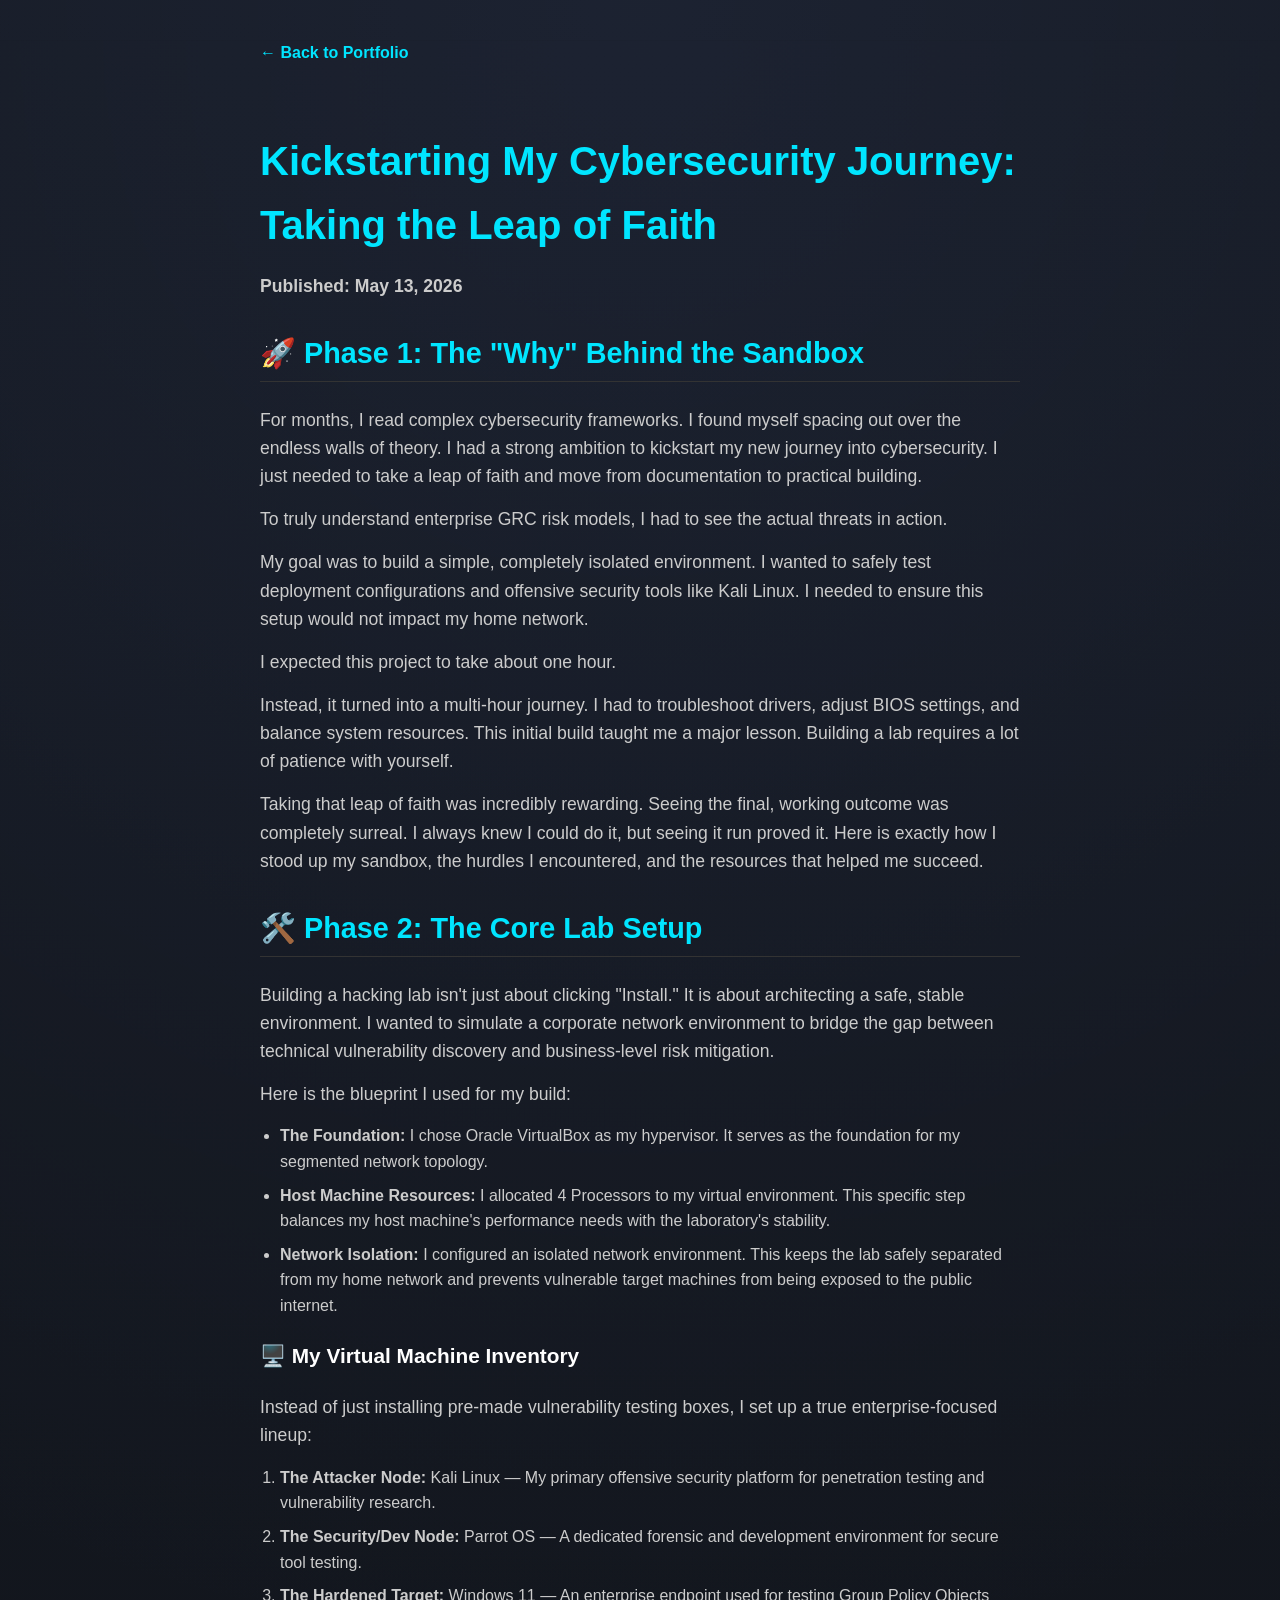
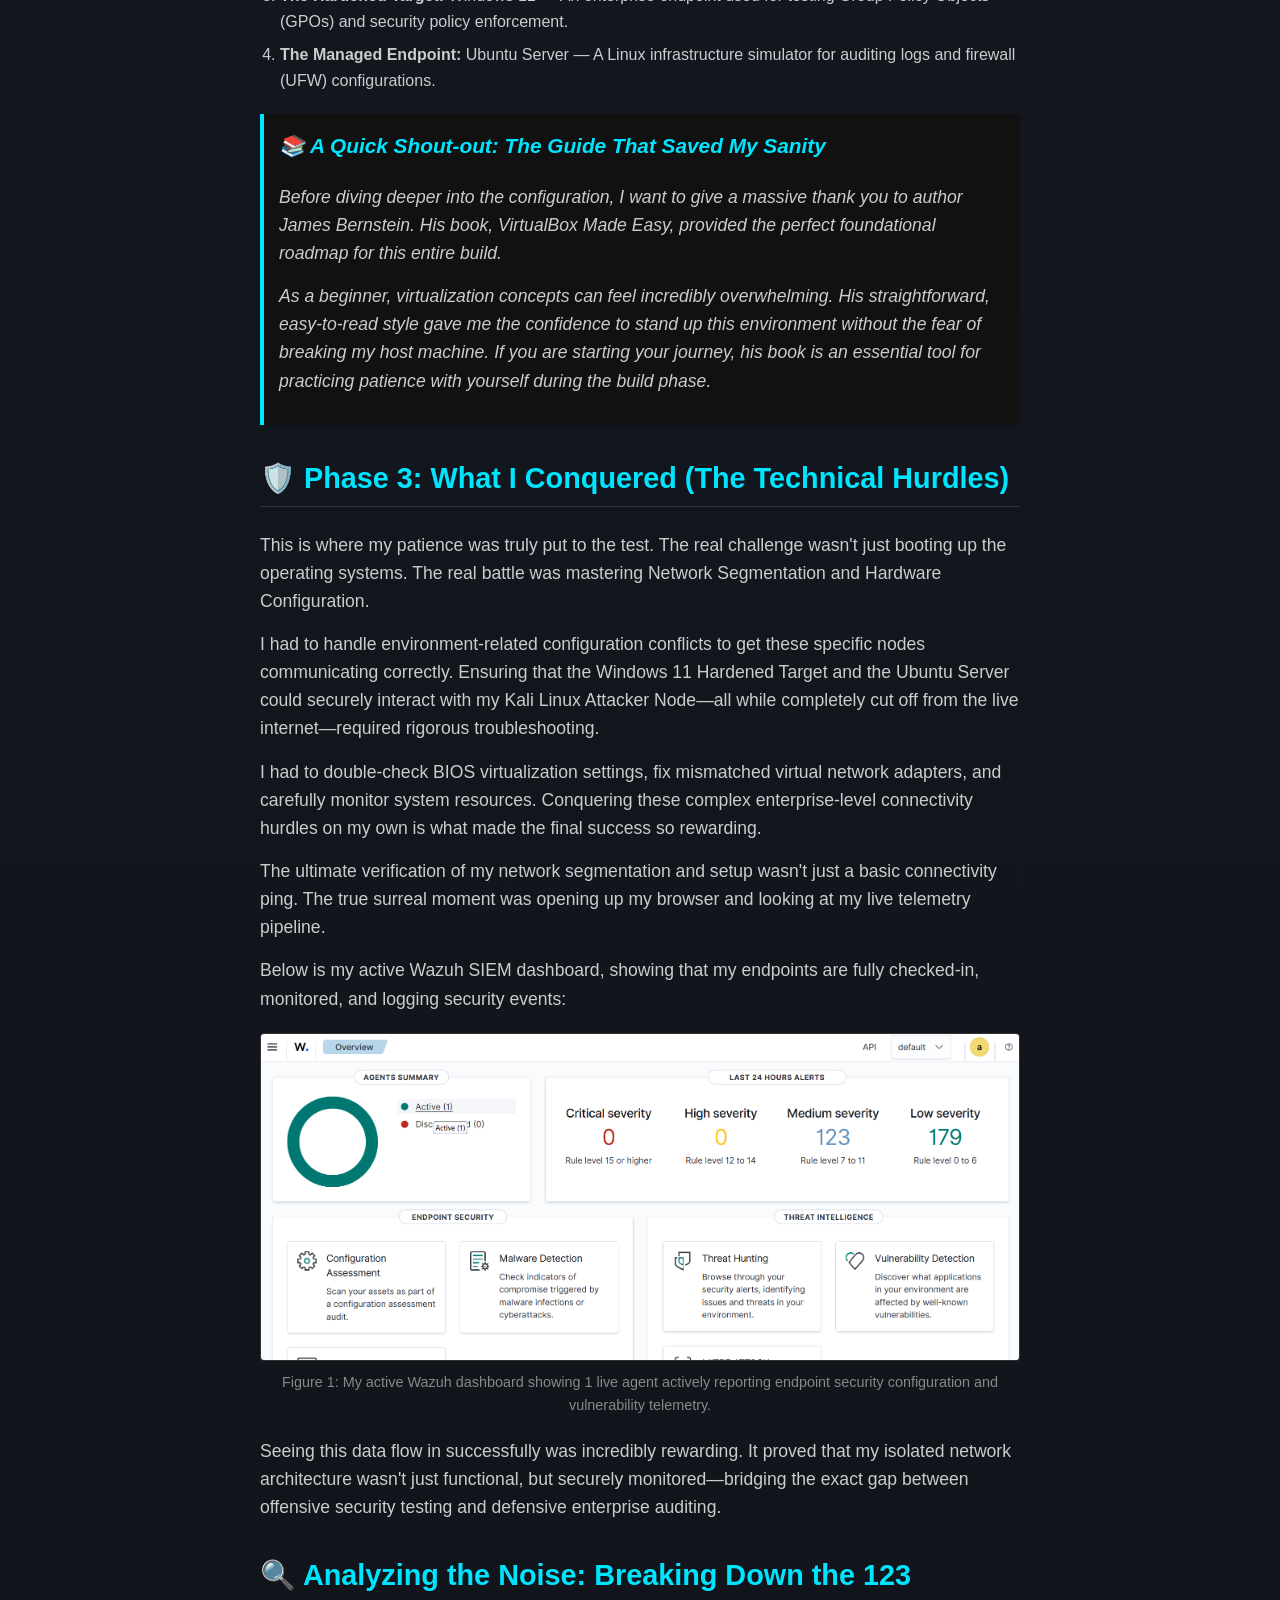
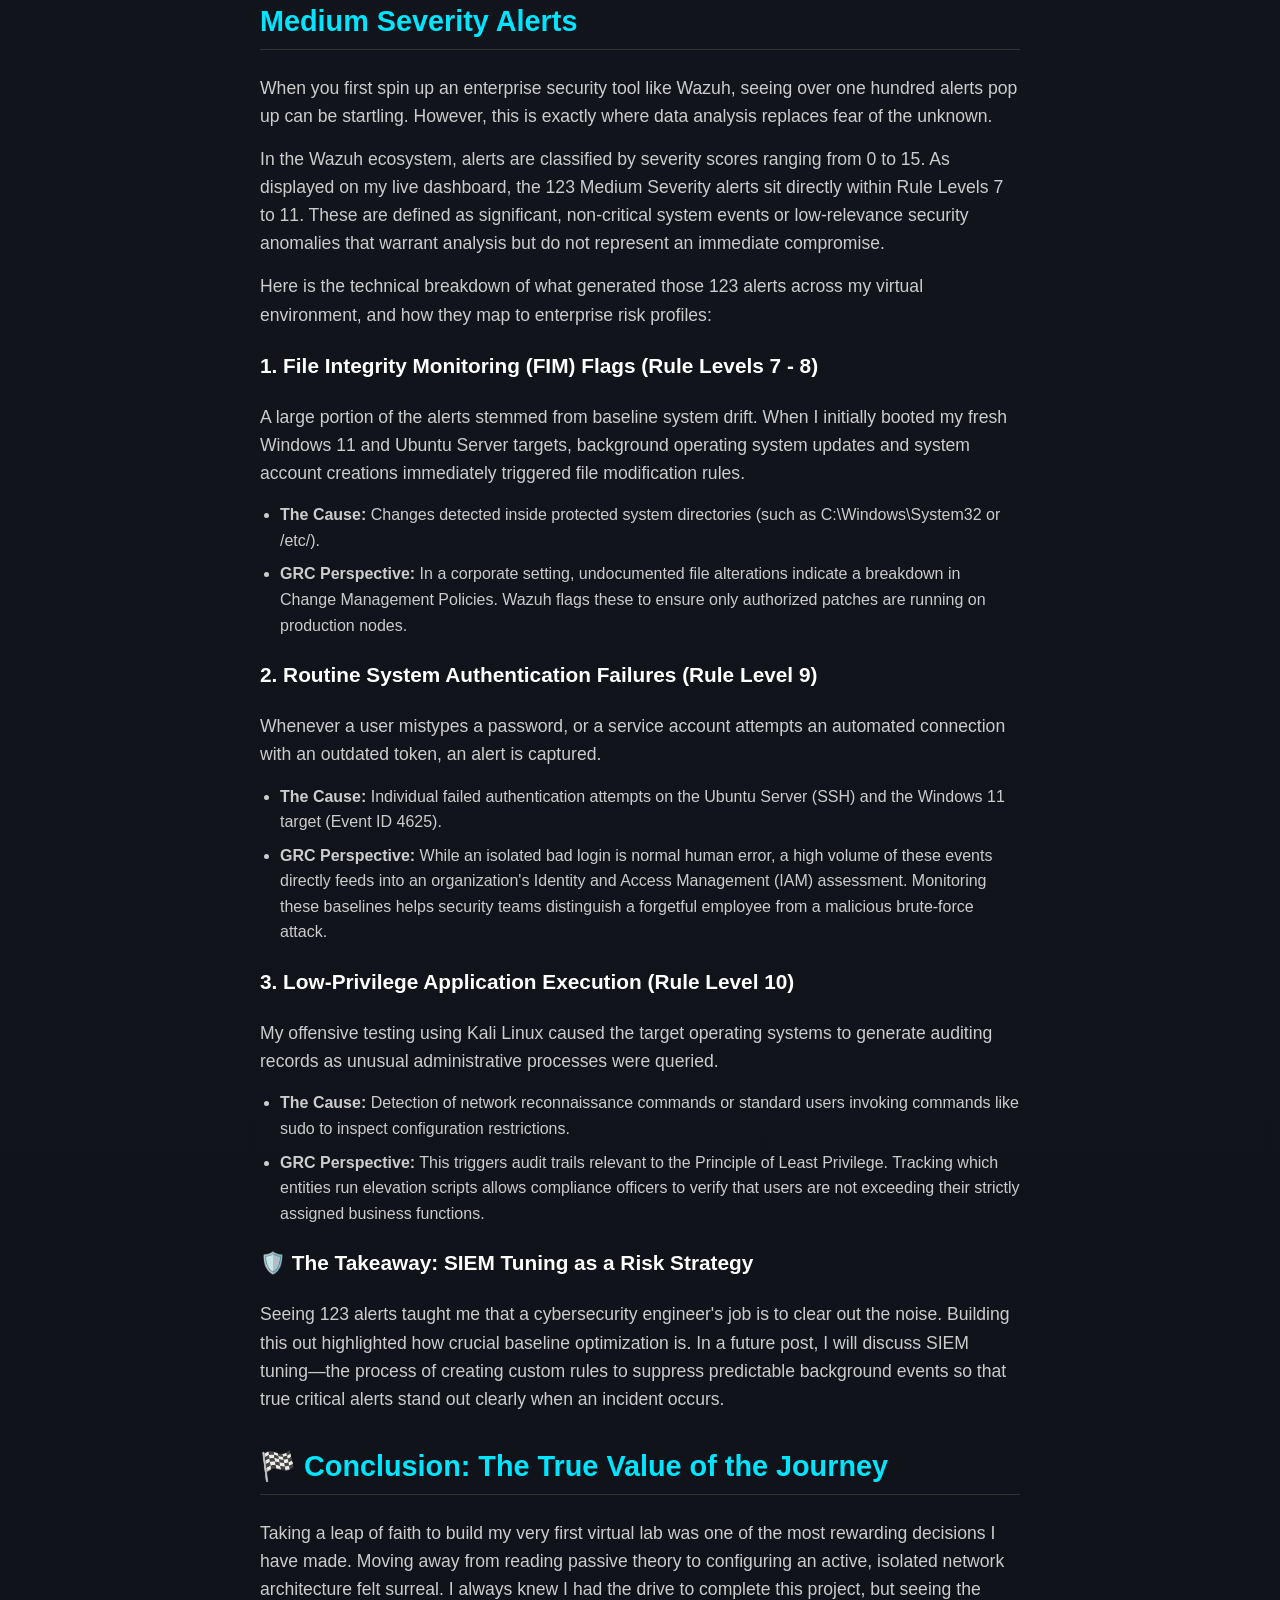
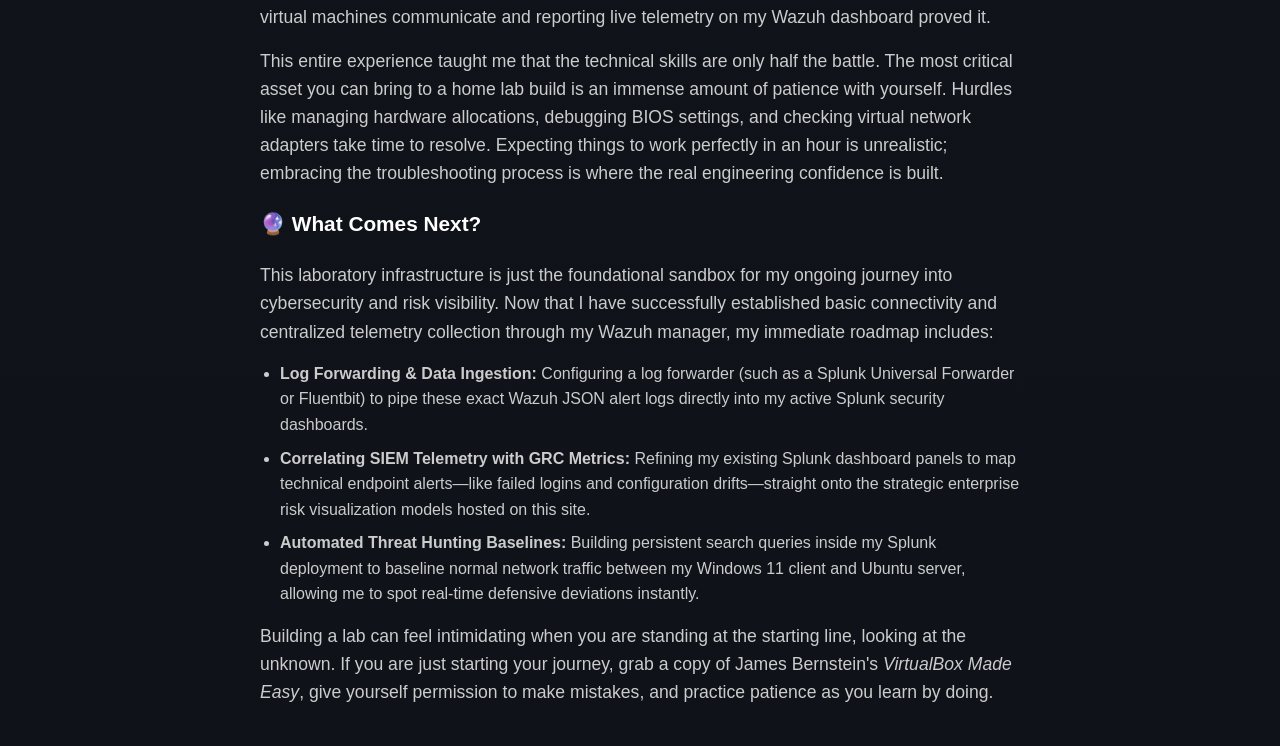
==== blog.html @ 17677091 "Add blog post on cybersecurity journey and lab setup This HTML file outlines a blog post detailing t" ====
<!DOCTYPE html>
<html lang="en">
<head>
    <meta charset="UTF-8">
    <meta name="viewport" content="width=device-width, initial-scale=1.0">
    <title>Kickstarting My Cybersecurity Journey | Dwan Edwards</title>
    <link rel="stylesheet" href="styles.css">
    <style>
        .blog-container { max-width: 800px; margin: 40px auto; padding: 0 20px; color: #fff; font-family: sans-serif; line-height: 1.6; }
        .blog-content h1 { font-size: 2.5rem; margin-bottom: 10px; color: #00e5ff; }
        .blog-content h2 { font-size: 1.8rem; margin-top: 30px; color: #00e5ff; border-bottom: 1px solid #333; padding-bottom: 5px; }
        .blog-content h3 { font-size: 1.3rem; margin-top: 20px; color: #fff; }
        .blog-content p { margin: 15px 0; color: #ccc; font-size: 1.1rem; }
        .blog-content ul { margin: 15px 0; padding-left: 20px; color: #ccc; }
        .blog-content li { margin: 8px 0; }
        .blockquote { background: #111; border-left: 4px solid #00e5ff; padding: 15px; margin: 20px 0; font-style: italic; }
        .blockquote h3 { margin-top: 0; color: #00e5ff; }
        .blog-image { width: 100%; max-width: 100%; height: auto; margin: 20px 0; border: 1px solid #333; border-radius: 4px; }
        .image-caption { font-size: 0.9rem; color: #888; text-align: center; margin-top: -10px; margin-bottom: 20px; display: block; }
        .back-btn { display: inline-block; margin-bottom: 30px; color: #00e5ff; text-decoration: none; font-weight: bold; }
        .back-btn:hover { text-decoration: underline; }
    </style>
</head>
<body style="background-color: #0b0f19; margin: 0; padding: 0;">
    <div class="blog-container">
        <a href="index.html" class="back-btn">← Back to Portfolio</a>
        <article class="blog-content">
            <h1>Kickstarting My Cybersecurity Journey: Taking the Leap of Faith</h1>
            <p><strong>Published: May 13, 2026</strong></p>
            
            <h2>🚀 Phase 1: The "Why" Behind the Sandbox</h2>
            <p>For months, I read complex cybersecurity frameworks. I found myself spacing out over the endless walls of theory. I had a strong ambition to kickstart my new journey into cybersecurity. I just needed to take a leap of faith and move from documentation to practical building.</p>
            <p>To truly understand enterprise GRC risk models, I had to see the actual threats in action.</p>
            <p>My goal was to build a simple, completely isolated environment. I wanted to safely test deployment configurations and offensive security tools like Kali Linux. I needed to ensure this setup would not impact my home network.</p>
            <p>I expected this project to take about one hour.</p>
            <p>Instead, it turned into a multi-hour journey. I had to troubleshoot drivers, adjust BIOS settings, and balance system resources. This initial build taught me a major lesson. Building a lab requires a lot of patience with yourself.</p>
            <p>Taking that leap of faith was incredibly rewarding. Seeing the final, working outcome was completely surreal. I always knew I could do it, but seeing it run proved it. Here is exactly how I stood up my sandbox, the hurdles I encountered, and the resources that helped me succeed.</p>

            <h2>🛠️ Phase 2: The Core Lab Setup</h2>
            <p>Building a hacking lab isn't just about clicking "Install." It is about architecting a safe, stable environment. I wanted to simulate a corporate network environment to bridge the gap between technical vulnerability discovery and business-level risk mitigation.</p>
            <p>Here is the blueprint I used for my build:</p>
            <ul>
                <li><strong>The Foundation:</strong> I chose Oracle VirtualBox as my hypervisor. It serves as the foundation for my segmented network topology.</li>
                <li><strong>Host Machine Resources:</strong> I allocated 4 Processors to my virtual environment. This specific step balances my host machine's performance needs with the laboratory's stability.</li>
                <li><strong>Network Isolation:</strong> I configured an isolated network environment. This keeps the lab safely separated from my home network and prevents vulnerable target machines from being exposed to the public internet.</li>
            </ul>

            <h3>🖥️ My Virtual Machine Inventory</h3>
            <p>Instead of just installing pre-made vulnerability testing boxes, I set up a true enterprise-focused lineup:</p>
            <ol style="color: #ccc; padding-left: 20px;">
                <li style="margin: 8px 0;"><strong>The Attacker Node:</strong> Kali Linux — My primary offensive security platform for penetration testing and vulnerability research.</li>
                <li style="margin: 8px 0;"><strong>The Security/Dev Node:</strong> Parrot OS — A dedicated forensic and development environment for secure tool testing.</li>
                <li style="margin: 8px 0;"><strong>The Hardened Target:</strong> Windows 11 — An enterprise endpoint used for testing Group Policy Objects (GPOs) and security policy enforcement.</li>
                <li style="margin: 8px 0;"><strong>The Managed Endpoint:</strong> Ubuntu Server — A Linux infrastructure simulator for auditing logs and firewall (UFW) configurations.</li>
            </ol>

            <div class="blockquote">
                <h3>📚 A Quick Shout-out: The Guide That Saved My Sanity</h3>
                <p>Before diving deeper into the configuration, I want to give a massive thank you to author James Bernstein. His book, <em>VirtualBox Made Easy</em>, provided the perfect foundational roadmap for this entire build.</p>
                <p>As a beginner, virtualization concepts can feel incredibly overwhelming. His straightforward, easy-to-read style gave me the confidence to stand up this environment without the fear of breaking my host machine. If you are starting your journey, his book is an essential tool for practicing patience with yourself during the build phase.</p>
            </div>

            <h2>🛡️ Phase 3: What I Conquered (The Technical Hurdles)</h2>
            <p>This is where my patience was truly put to the test. The real challenge wasn't just booting up the operating systems. The real battle was mastering Network Segmentation and Hardware Configuration.</p>
            <p>I had to handle environment-related configuration conflicts to get these specific nodes communicating correctly. Ensuring that the Windows 11 Hardened Target and the Ubuntu Server could securely interact with my Kali Linux Attacker Node—all while completely cut off from the live internet—required rigorous troubleshooting.</p>
            <p>I had to double-check BIOS virtualization settings, fix mismatched virtual network adapters, and carefully monitor system resources. Conquering these complex enterprise-level connectivity hurdles on my own is what made the final success so rewarding.</p>
            <p>The ultimate verification of my network segmentation and setup wasn't just a basic connectivity ping. The true surreal moment was opening up my browser and looking at my live telemetry pipeline.</p>
            <p>Below is my active Wazuh SIEM dashboard, showing that my endpoints are fully checked-in, monitored, and logging security events:</p>

            <img src="assets/images/wazuh-dashboard.png" alt="My Wazuh SIEM Security Monitoring Dashboard" class="blog-image">
            <span class="image-caption">Figure 1: My active Wazuh dashboard showing 1 live agent actively reporting endpoint security configuration and vulnerability telemetry.</span>

            <p>Seeing this data flow in successfully was incredibly rewarding. It proved that my isolated network architecture wasn't just functional, but securely monitored—bridging the exact gap between offensive security testing and defensive enterprise auditing.</p>

            <h2>🔍 Analyzing the Noise: Breaking Down the 123 Medium Severity Alerts</h2>
            <p>When you first spin up an enterprise security tool like Wazuh, seeing over one hundred alerts pop up can be startling. However, this is exactly where data analysis replaces fear of the unknown.</p>
            <p>In the Wazuh ecosystem, alerts are classified by severity scores ranging from 0 to 15. As displayed on my live dashboard, the 123 Medium Severity alerts sit directly within Rule Levels 7 to 11. These are defined as significant, non-critical system events or low-relevance security anomalies that warrant analysis but do not represent an immediate compromise.</p>
            <p>Here is the technical breakdown of what generated those 123 alerts across my virtual environment, and how they map to enterprise risk profiles:</p>

            <h3>1. File Integrity Monitoring (FIM) Flags (Rule Levels 7 - 8)</h3>
            <p>A large portion of the alerts stemmed from baseline system drift. When I initially booted my fresh Windows 11 and Ubuntu Server targets, background operating system updates and system account creations immediately triggered file modification rules.</p>
            <ul>
                <li><strong>The Cause:</strong> Changes detected inside protected system directories (such as C:\Windows\System32 or /etc/).</li>
                <li><strong>GRC Perspective:</strong> In a corporate setting, undocumented file alterations indicate a breakdown in Change Management Policies. Wazuh flags these to ensure only authorized patches are running on production nodes.</li>
            </ul>

            <h3>2. Routine System Authentication Failures (Rule Level 9)</h3>
            <p>Whenever a user mistypes a password, or a service account attempts an automated connection with an outdated token, an alert is captured.</p>
            <ul>
                <li><strong>The Cause:</strong> Individual failed authentication attempts on the Ubuntu Server (SSH) and the Windows 11 target (Event ID 4625).</li>
                <li><strong>GRC Perspective:</strong> While an isolated bad login is normal human error, a high volume of these events directly feeds into an organization's Identity and Access Management (IAM) assessment. Monitoring these baselines helps security teams distinguish a forgetful employee from a malicious brute-force attack.</li>
            </ul>

            <h3>3. Low-Privilege Application Execution (Rule Level 10)</h3>
            <p>My offensive testing using Kali Linux caused the target operating systems to generate auditing records as unusual administrative processes were queried.</p>
            <ul>
                <li><strong>The Cause:</strong> Detection of network reconnaissance commands or standard users invoking commands like sudo to inspect configuration restrictions.</li>
                <li><strong>GRC Perspective:</strong> This triggers audit trails relevant to the Principle of Least Privilege. Tracking which entities run elevation scripts allows compliance officers to verify that users are not exceeding their strictly assigned business functions.</li>
            </ul>

            <h3>🛡️ The Takeaway: SIEM Tuning as a Risk Strategy</h3>
            <p>Seeing 123 alerts taught me that a cybersecurity engineer's job is to clear out the noise. Building this out highlighted how crucial baseline optimization is. In a future post, I will discuss SIEM tuning—the process of creating custom rules to suppress predictable background events so that true critical alerts stand out clearly when an incident occurs.</p>

            <h2>🏁 Conclusion: The True Value of the Journey</h2>
            <p>Taking a leap of faith to build my very first virtual lab was one of the most rewarding decisions I have made. Moving away from reading passive theory to configuring an active, isolated network architecture felt surreal. I always knew I had the drive to complete this project, but seeing the virtual machines communicate and reporting live telemetry on my Wazuh dashboard proved it.</p>
            <p>This entire experience taught me that the technical skills are only half the battle. The most critical asset you can bring to a home lab build is an immense amount of patience with yourself. Hurdles like managing hardware allocations, debugging BIOS settings, and checking virtual network adapters take time to resolve. Expecting things to work perfectly in an hour is unrealistic; embracing the troubleshooting process is where the real engineering confidence is built.</p>

            <h3>🔮 What Comes Next?</h3>
            <p>This laboratory infrastructure is just the foundational sandbox for my ongoing journey into cybersecurity and risk visibility. Now that I have successfully established basic connectivity and centralized telemetry collection through my Wazuh manager, my immediate roadmap includes:</p>
            <ul>
                <li><strong>Log Forwarding & Data Ingestion:</strong> Configuring a log forwarder (such as a Splunk Universal Forwarder or Fluentbit) to pipe these exact Wazuh JSON alert logs directly into my active Splunk security dashboards.</li>
                <li><strong>Correlating SIEM Telemetry with GRC Metrics:</strong> Refining my existing Splunk dashboard panels to map technical endpoint alerts—like failed logins and configuration drifts—straight onto the strategic enterprise risk visualization models hosted on this site.</li>
                <li><strong>Automated Threat Hunting Baselines:</strong> Building persistent search queries inside my Splunk deployment to baseline normal network traffic between my Windows 11 client and Ubuntu server, allowing me to spot real-time defensive deviations instantly.</li>
            </ul>
            <p>Building a lab can feel intimidating when you are standing at the starting line, looking at the unknown. If you are just starting your journey, grab a copy of James Bernstein's <em>VirtualBox Made Easy</em>, give yourself permission to make mistakes, and practice patience as you learn by doing.</p>
        </article>
    </div>
</body>
</html>
---- styles.css ----
:root {
  color-scheme: dark;
  --bg: #0f1218;
  --surface: #161b24;
  --surface-strong: #1f2633;
  --text: #e8eef8;
  --muted: #a1abc7;
  --accent: #00d9ff;
  --accent-soft: rgba(0, 217, 255, 0.16);
  --border: rgba(255, 255, 255, 0.08);
  --radius: 24px;
  --max-width: 1200px;
}

* {
  box-sizing: border-box;
}

html, body {
  margin: 0;
  min-height: 100%;
  background: radial-gradient(circle at top, rgba(124, 156, 255, 0.08), transparent 30%),
    linear-gradient(180deg, #141820 0%, #0f1218 100%);
  color: var(--text);
  font-family: Inter, ui-sans-serif, system-ui, -apple-system, BlinkMacSystemFont, "Segoe UI", sans-serif;
}

body {
  line-height: 1.65;
}

img {
  max-width: 100%;
  display: block;
}

a {
  color: inherit;
  text-decoration: none;
}

.site-shell {
  width: min(96%, var(--max-width));
  margin: 0 auto;
  padding: 40px 0 80px;
}

.hero {
  padding: 64px 32px;
  border: 1px solid rgba(255, 255, 255, 0.06);
  border-radius: var(--radius);
  background-image: linear-gradient(180deg, rgba(6, 10, 16, 0.15), rgba(6, 10, 16, 0.85) 60%, rgba(15, 18, 24, 1)),
    url('https://images.unsplash.com/photo-1518770660439-4636190af475?auto=format&fit=crop&w=1600&q=80');
  background-size: cover;
  background-position: center;
  background-repeat: no-repeat;
  background-blend-mode: overlay;
  backdrop-filter: blur(16px);
}

.hero-content {
  max-width: 720px;
}

.eyebrow {
  margin: 0 0 16px;
  color: var(--accent);
  font-weight: 700;
  letter-spacing: 0.16em;
  text-transform: uppercase;
  font-size: 0.85rem;
}

.hero h1 {
  margin: 0;
  font-size: clamp(3rem, 5vw, 5rem);
  line-height: 0.95;
  position: relative;
  animation: glitch 6s infinite;
}

.hero h1::before,
.hero h1::after {
  content: attr(data-text);
  position: absolute;
  top: 0;
  left: 0;
  width: 100%;
  opacity: 0.75;
  clip-path: inset(0 0 50% 0);
}

.hero h1::before {
  left: 2px;
  text-shadow: 2px 0 0 #00ffff;
  animation: glitch-top 6s infinite;
}

.hero h1::after {
  left: -2px;
  text-shadow: -2px 0 0 #ff004b;
  animation: glitch-bottom 6s infinite;
}

@keyframes glitch {
  0%, 15%, 18%, 100% { transform: none; }
  16%, 17% { transform: translate(1px, -1px); }
  19%, 19.5% { transform: translate(-1px, 1px); }
}

@keyframes glitch-top {
  0%, 14%, 20%, 100% { clip-path: inset(0 0 50% 0); }
  15%, 16% { clip-path: inset(0 0 60% 0); }
  17%, 18% { clip-path: inset(0 0 40% 0); }
}

@keyframes glitch-bottom {
  0%, 14%, 20%, 100% { clip-path: inset(50% 0 0 0); }
  15%, 16% { clip-path: inset(40% 0 0 0); }
  17%, 18% { clip-path: inset(60% 0 0 0); }
}

.hero-gif {
  display: block;
  width: 100px;
  height: auto;
  margin: 16px auto 32px;
  box-shadow: 0 0 12px rgba(0, 139, 139, 0.6);
  border-radius: 12px;
}

.subtitle {
  max-width: 720px;
  margin: 24px 0 32px;
  color: var(--muted);
  font-size: 1.05rem;
}

.hero-actions {
  display: flex;
  flex-wrap: wrap;
  gap: 16px;
}

.hero-social {
  margin-top: 24px;
}

.button {
  display: inline-flex;
  align-items: center;
  justify-content: center;
  padding: 14px 22px;
  border-radius: 999px;
  font-weight: 600;
  transition: transform 150ms ease, background-color 150ms ease, color 150ms ease, box-shadow 0.3s ease;
}

.button:hover {
  transform: translateY(-1px);
  box-shadow: 0 0 10px rgba(0, 139, 139, 0.5);
}

.button-primary {
  color: #fff;
  background: var(--accent);
}

.button-secondary {
  color: var(--text);
  border: 1px solid rgba(0, 217, 255, 0.14);
  background: rgba(0, 217, 255, 0.03);
}

.section {
  margin-top: 2rem;
}

.card {
  padding: 32px;
  border-radius: var(--radius);
  border: 1px solid var(--border);
  background: rgba(17, 21, 29, 0.88);
  box-shadow: 0 20px 60px rgba(0, 0, 0, 0.15);
  text-align: center;
}

.section h2 {
  margin-top: 0;
  font-size: 2rem;
}

.section p {
  margin: 16px 0 0;
  color: var(--muted);
}

.grid {
  display: grid;
  grid-template-columns: repeat(3, minmax(0, 1fr));
  gap: 20px;
}

.project-card {
  padding: 28px;
  border-radius: 24px;
  background: rgba(255, 255, 255, 0.03);
  border: 1px solid rgba(255, 255, 255, 0.06);
  text-align: center;
  transition: transform 0.3s ease, box-shadow 0.3s ease;
}

.project-card:hover {
  transform: translateY(-5px);
  box-shadow: 0 20px 60px rgba(0, 0, 0, 0.15), 0 0 10px rgba(0, 139, 139, 0.5);
}

.project-card a {
  text-decoration: none;
  color: inherit;
}

.tech-stack {
  font-size: 0.8rem;
  color: var(--muted);
  margin-top: 10px;
  text-align: center;
}

.project-card h3 {
  margin: 0 0 12px;
}

.contact-card {
  display: grid;
  gap: 24px;
}

.contact-form {
  display: grid;
  gap: 18px;
  max-width: 620px;
}

.contact-form label {
  display: grid;
  gap: 10px;
  color: var(--text);
  font-weight: 600;
}

.contact-form input,
.contact-form textarea {
  width: 100%;
  min-width: 0;
  padding: 16px 18px;
  border-radius: 18px;
  border: 1px solid rgba(255, 255, 255, 0.12);
  background: rgba(255, 255, 255, 0.03);
  color: var(--text);
  outline: none;
  transition: border-color 150ms ease, box-shadow 150ms ease, background-color 150ms ease;
}

.contact-form input:focus,
.contact-form textarea:focus {
  border-color: rgba(0, 217, 255, 0.35);
  box-shadow: 0 0 0 4px rgba(0, 217, 255, 0.12);
  background: rgba(0, 217, 255, 0.06);
}

.contact-form textarea {
  resize: vertical;
  min-height: 160px;
}

.button-send {
  width: fit-content;
  padding: 14px 30px;
  box-shadow: 0 18px 36px rgba(0, 217, 255, 0.28);
  background: linear-gradient(135deg, #00d9ff, #00b7f0);
  border: 1px solid rgba(0, 217, 255, 0.7);
  box-shadow: 0 18px 36px rgba(0, 217, 255, 0.28);
}

.button-send:hover {
  background: linear-gradient(135deg, #00e5ff, #00c3ff);
}

.contact-card {
  background: rgba(11, 14, 20, 0.94);
  border-color: rgba(255, 255, 255, 0.08);
}

.contact-form label {
  color: #eaf6ff;
}

.contact-form input,
.contact-form textarea {
  border: 1px solid rgba(255, 255, 255, 0.08);
  background: rgba(6, 10, 16, 0.92);
}

.contact-form input::placeholder,
.contact-form textarea::placeholder {
  color: rgba(225, 235, 255, 0.54);
}

#about h2 {
  text-align: center;
}

#projects {
  display: flex;
  flex-direction: column;
  align-items: center;
}

#projects h2 {
  grid-column: 1 / -1;
  text-align: center;
}

.certifications-grid h2 {
  grid-column: 1 / -1;
  margin-top: 0;
  color: #d6e9ff;
}

.certifications-grid {
  padding: 18px 0 0;
  background: rgba(255, 255, 255, 0.02);
  border-radius: 28px;
  border: 1px solid rgba(255, 255, 255, 0.06);
}

.cert-card {
  padding: 32px;
  border-radius: 20px;
  background: rgba(0, 217, 255, 0.05);
  border: 1px solid rgba(0, 217, 255, 0.18);
  text-align: center;
  transition: transform 0.3s ease, background-color 0.3s ease, border-color 0.3s ease, box-shadow 0.3s ease;
}

.cert-card:hover {
  transform: translateY(-4px);
  background: rgba(0, 139, 139, 0.12);
  border-color: rgba(0, 139, 139, 0.30);
  box-shadow: 0 18px 40px rgba(0, 139, 139, 0.08);
}

.cert-icon {
  font-size: 3.5rem;
  margin-bottom: 16px;
  color: #00bcd4;
  text-shadow: 0 0 12px rgba(0, 188, 212, 0.45);
}

.cert-card h3 {
  margin: 12px 0;
  font-size: 1.25rem;
  color: var(--accent);
}

.cert-card p {
  margin: 12px 0 0;
  color: var(--muted);
  font-size: 0.95rem;
}

.skills-grid h2 {
  grid-column: 1 / -1;
  text-align: center;
}

.skill-card {
  padding: 32px;
  border-radius: 20px;
  background: rgba(0, 217, 255, 0.05);
  border: 1px solid rgba(0, 217, 255, 0.12);
  text-align: center;
  transition: transform 0.3s ease, background-color 0.3s ease, border-color 0.3s ease;
}

.skill-card:hover {
  transform: translateY(-4px);
  background: rgba(0, 217, 255, 0.08);
  border-color: rgba(0, 139, 139, 0.24);
}

.skill-icon {
  font-size: 3.5rem;
  margin-bottom: 16px;
}

.skill-card h3 {
  margin: 12px 0;
  font-size: 1.25rem;
  color: #00d9ff;
}

.skill-card p {
  margin: 12px 0 0;
  color: var(--muted);
  font-size: 0.95rem;
}

.footer {
  background: rgba(17, 21, 29, 0.5);
  border-top: 1px solid var(--border);
  padding: 32px 0;
  margin-top: 64px;
}

.footer-content {
  width: min(96%, var(--max-width));
  margin: 0 auto;
  display: flex;
  justify-content: space-between;
  align-items: center;
}

.footer p {
  margin: 0;
  color: var(--muted);
  font-size: 0.9rem;
}

.footer-message {
  text-align: center;
  font-size: 0.85rem;
  color: var(--muted);
  flex: 1;
}

.thank-you-message {
  text-align: center;
  color: #008b8b;
  font-weight: 600;
  margin-top: 20px;
}

.social-links {
  display: flex;
  gap: 16px;
}

.social-button {
  display: inline-flex;
  align-items: center;
  justify-content: center;
  width: 40px;
  height: 40px;
  border-radius: 50%;
  background: rgba(0, 255, 255, 0.12);
  border: 1px solid rgba(0, 255, 255, 0.25);
  color: #00ffff;
  font-weight: 700;
  transition: transform 0.2s ease, box-shadow 0.2s ease, background-color 0.2s ease, border-color 0.2s ease;
  box-shadow: 0 0 12px rgba(0, 255, 255, 0.35);
}

.social-button:hover {
  background: rgba(0, 255, 255, 0.22);
  border-color: rgba(0, 255, 255, 0.55);
  transform: scale(1.2);
  box-shadow: 0 0 18px rgba(0, 255, 255, 0.75);
}

@media (max-width: 840px) {
  .grid {
    grid-template-columns: 1fr;
  }
}

@media (max-width: 680px) {
  .site-shell {
    padding: 24px 0 48px;
  }

  .hero {
    padding: 36px 24px;
  }

  .hero-actions {
    flex-direction: column;
    align-items: stretch;
  }

  .footer-content {
    flex-direction: column;
    gap: 16px;
    text-align: center;
  }
}
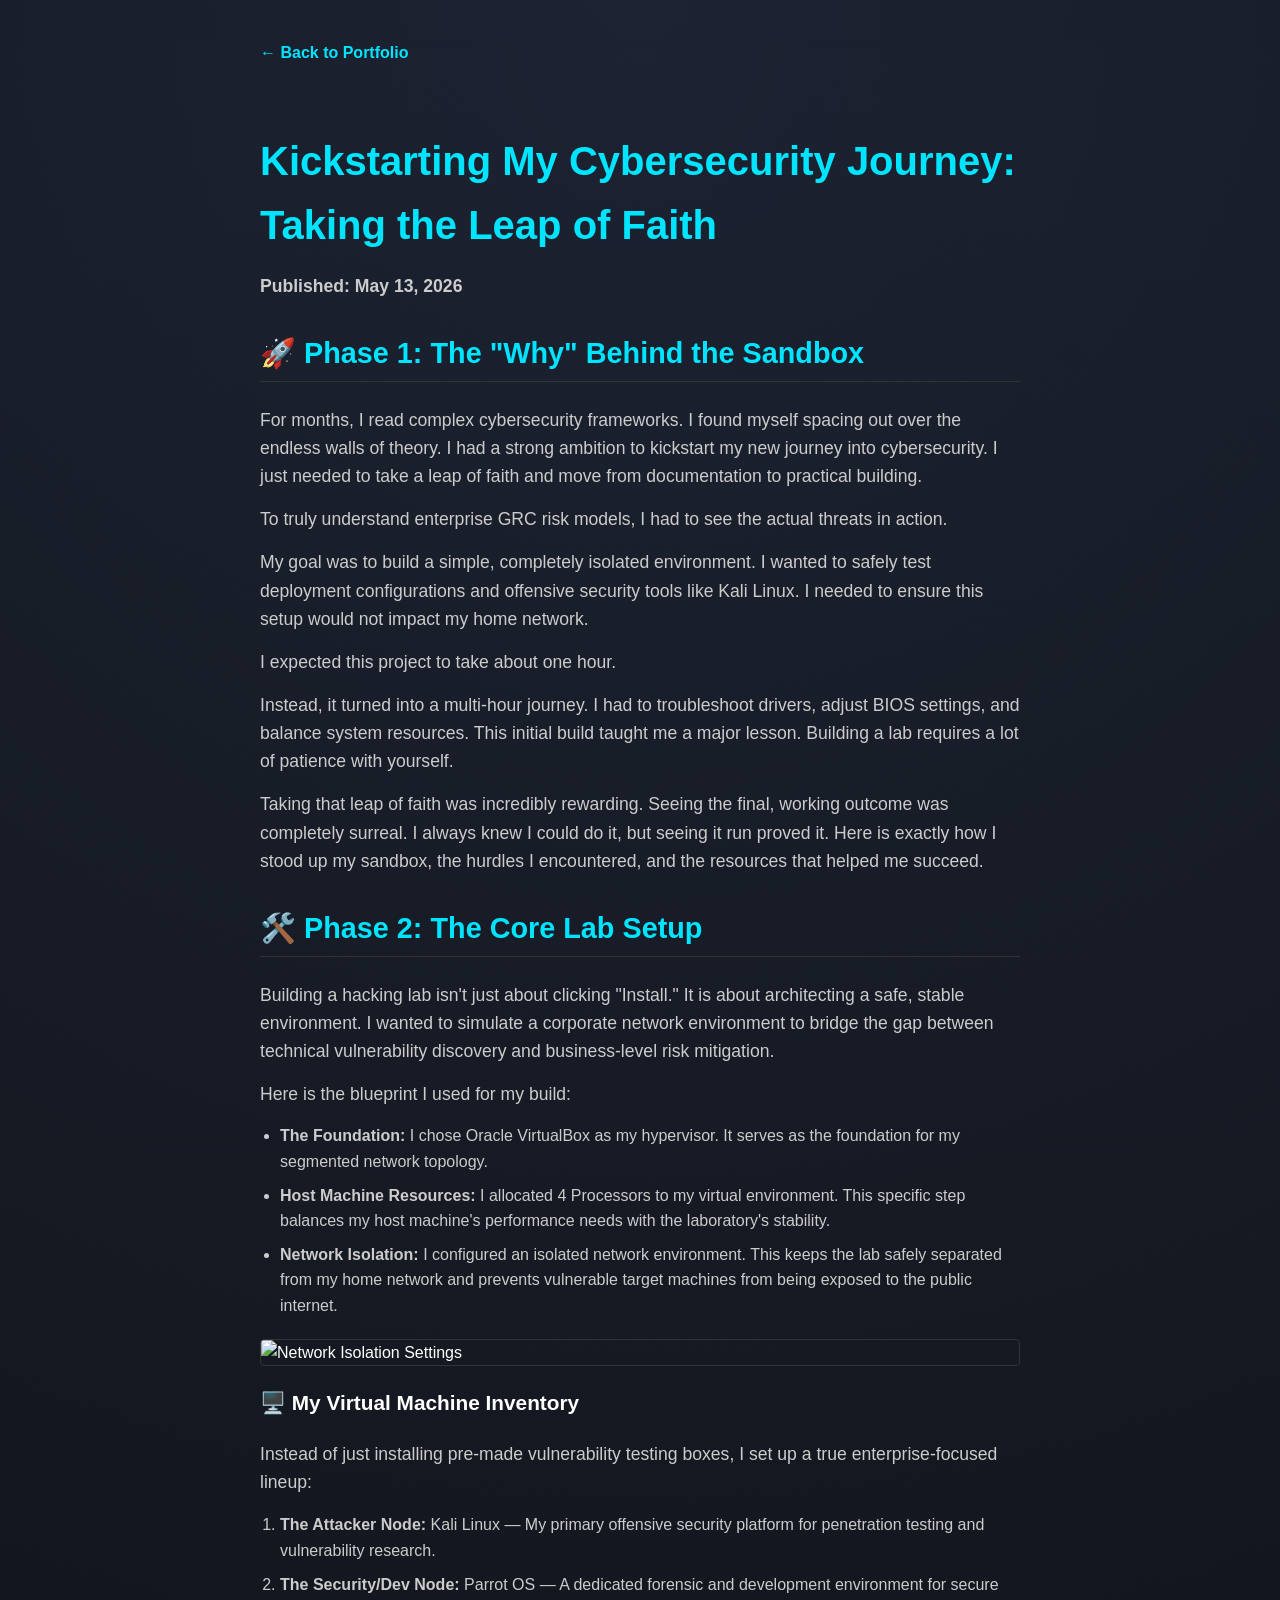
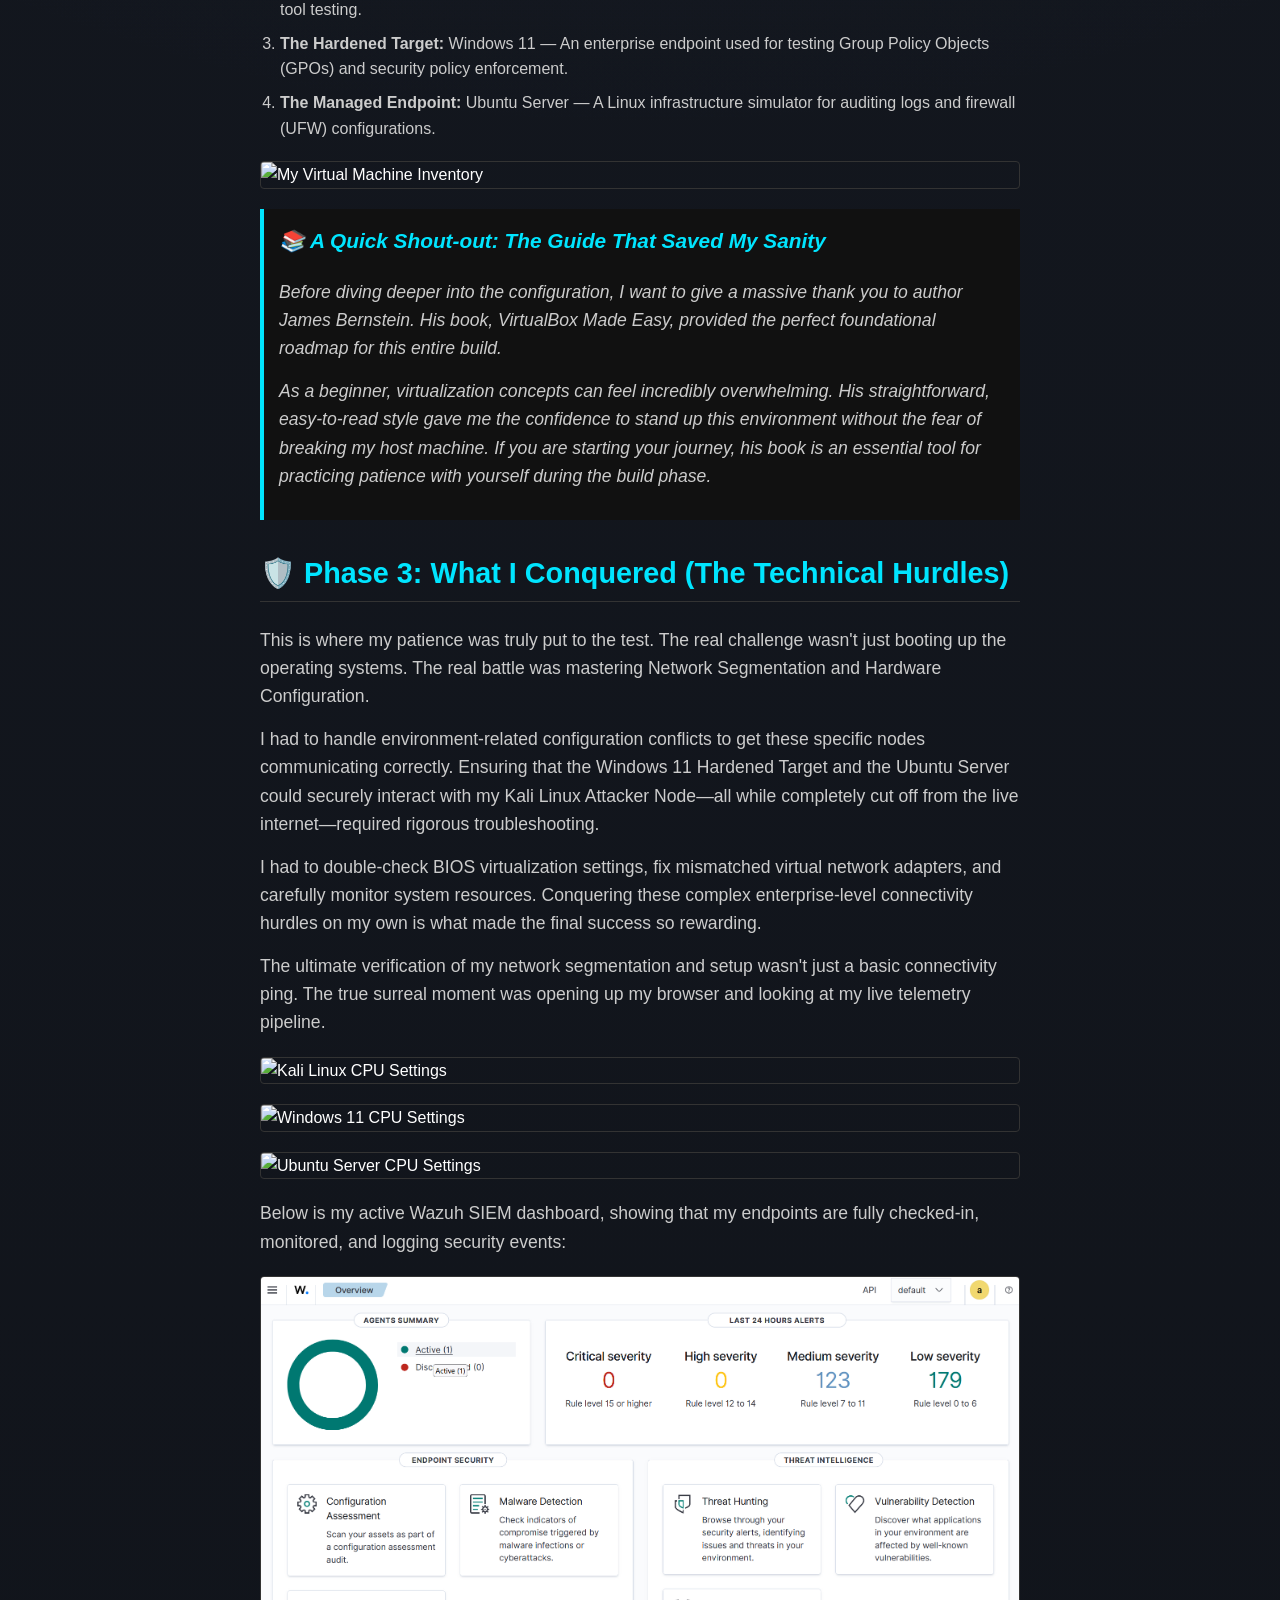
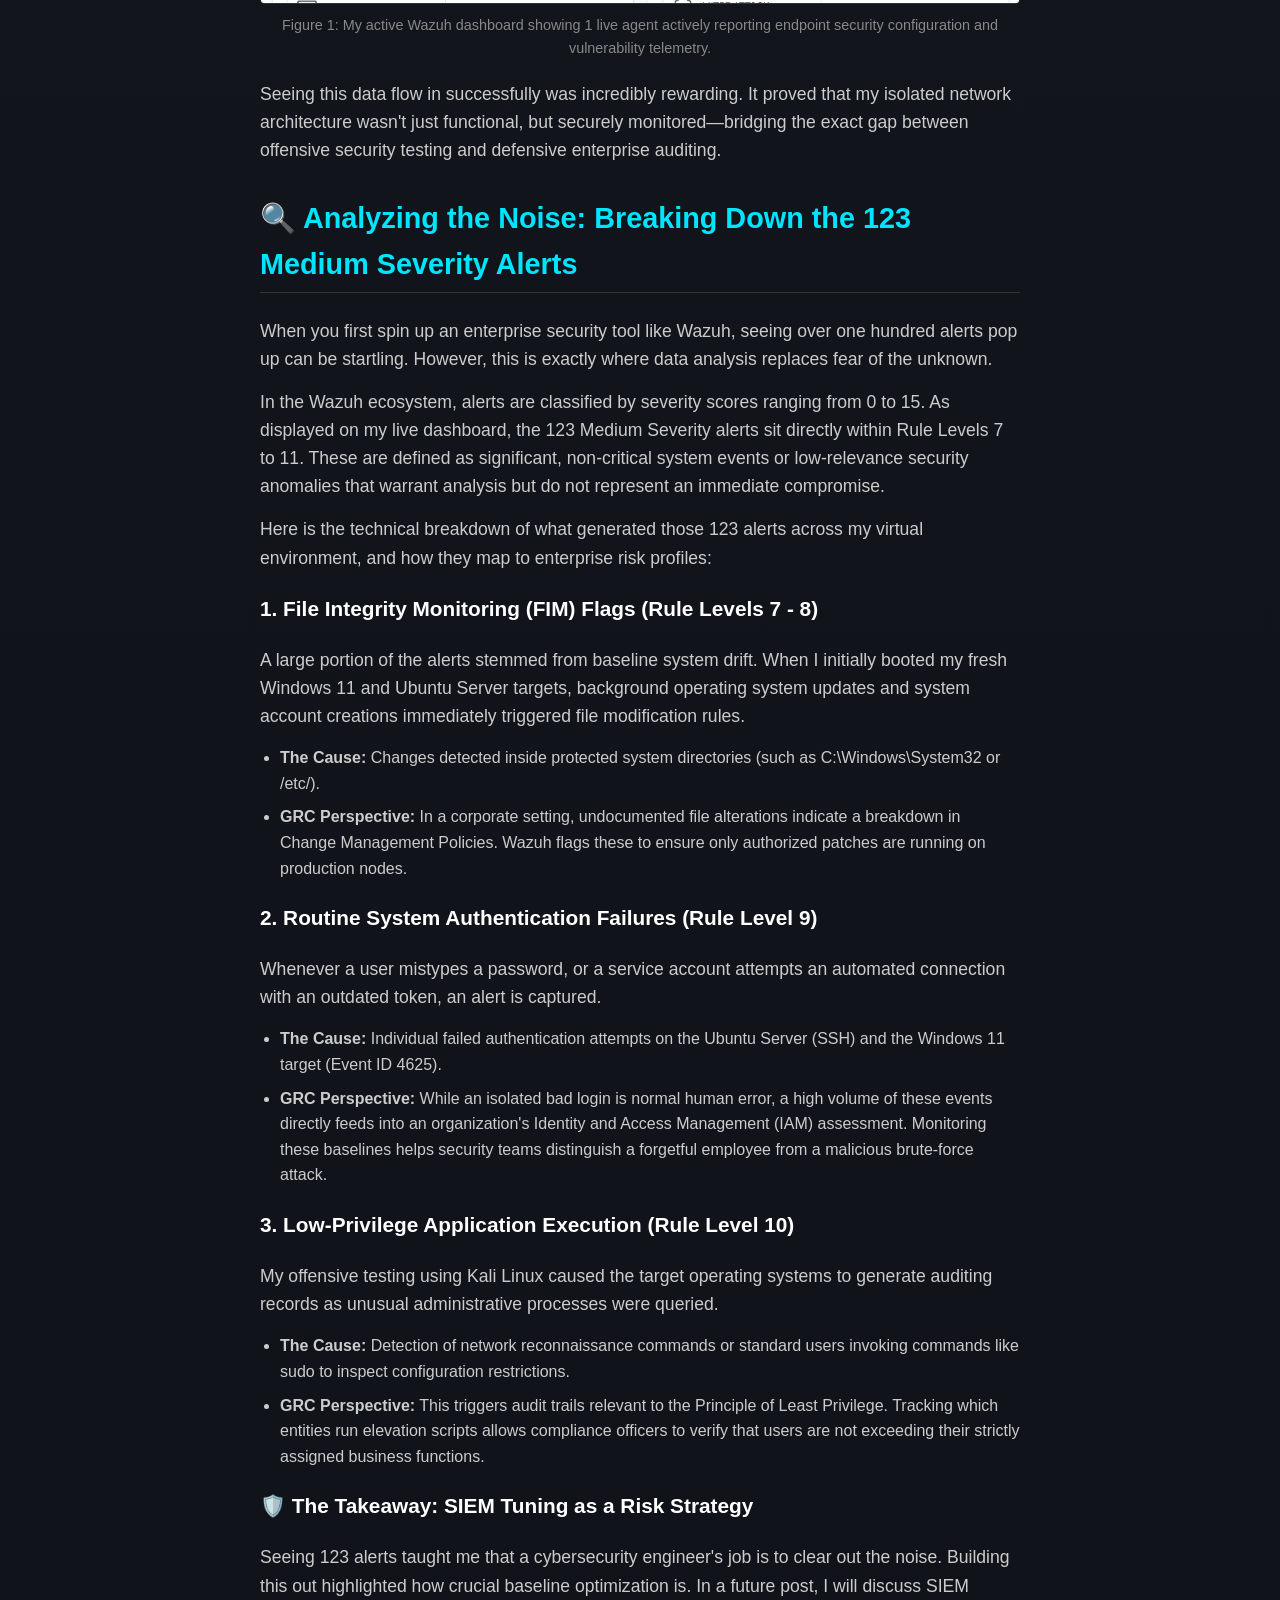
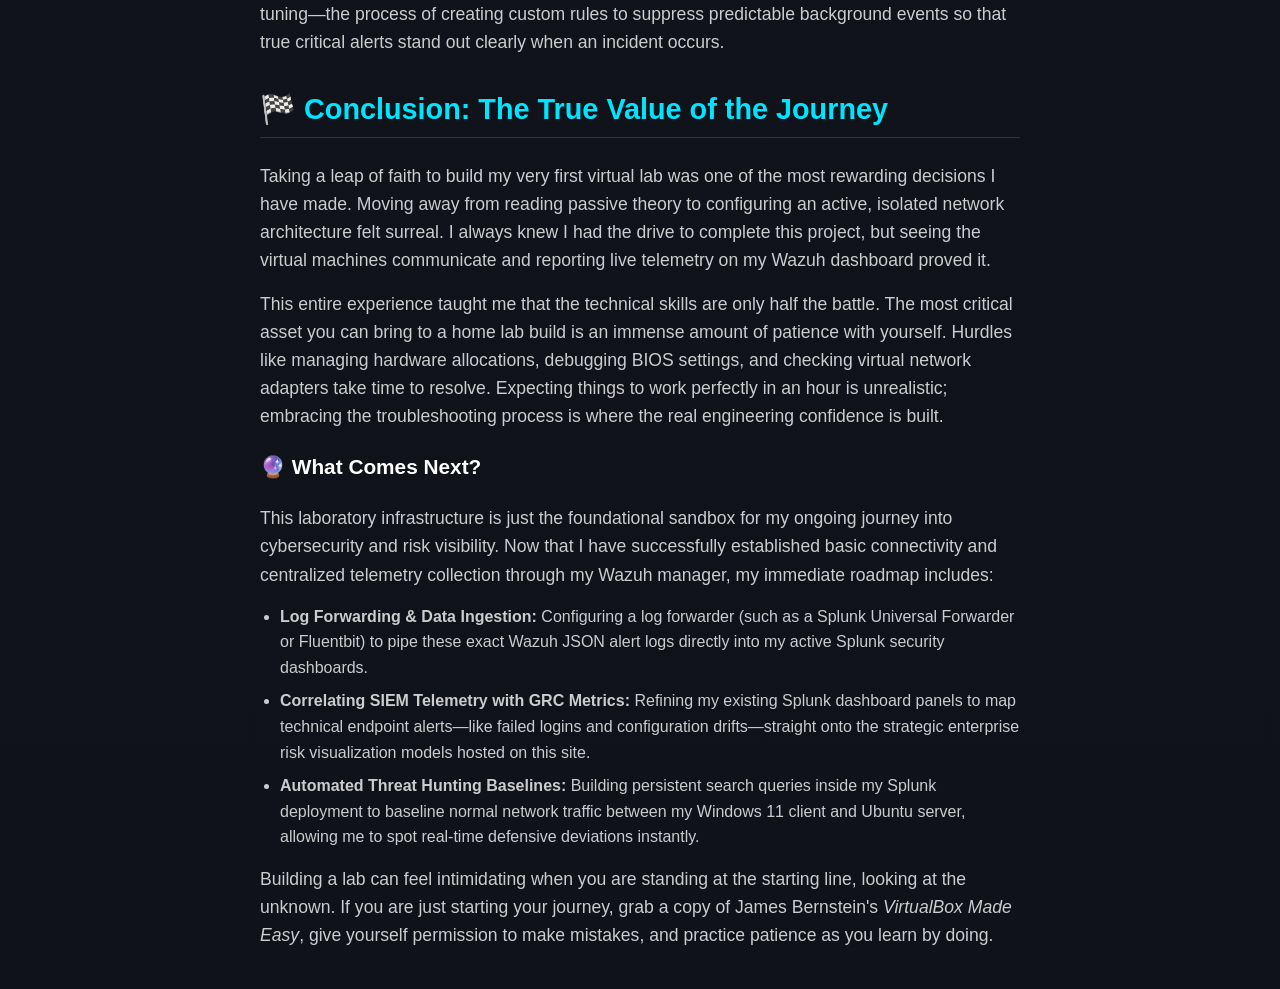
==== commit b3103f3c: "Add images for network isolation and VM inventory Added images to enhance the blog post on network i" ====
--- a/blog.html
+++ b/blog.html
@@ -44,6 +44,8 @@
                 <li><strong>Host Machine Resources:</strong> I allocated 4 Processors to my virtual environment. This specific step balances my host machine's performance needs with the laboratory's stability.</li>
                 <li><strong>Network Isolation:</strong> I configured an isolated network environment. This keeps the lab safely separated from my home network and prevents vulnerable target machines from being exposed to the public internet.</li>
             </ul>
+            <img src="./assets/images/network-isolation.png" class="blog-image" alt="Network Isolation Settings">
+
 
             <h3>🖥️ My Virtual Machine Inventory</h3>
             <p>Instead of just installing pre-made vulnerability testing boxes, I set up a true enterprise-focused lineup:</p>
@@ -53,6 +55,8 @@
                 <li style="margin: 8px 0;"><strong>The Hardened Target:</strong> Windows 11 — An enterprise endpoint used for testing Group Policy Objects (GPOs) and security policy enforcement.</li>
                 <li style="margin: 8px 0;"><strong>The Managed Endpoint:</strong> Ubuntu Server — A Linux infrastructure simulator for auditing logs and firewall (UFW) configurations.</li>
             </ol>
+            <img src="./assets/images/virtualbox-inventory.png" class="blog-image" alt="My Virtual Machine Inventory">
+
 
             <div class="blockquote">
                 <h3>📚 A Quick Shout-out: The Guide That Saved My Sanity</h3>
@@ -65,6 +69,9 @@
             <p>I had to handle environment-related configuration conflicts to get these specific nodes communicating correctly. Ensuring that the Windows 11 Hardened Target and the Ubuntu Server could securely interact with my Kali Linux Attacker Node—all while completely cut off from the live internet—required rigorous troubleshooting.</p>
             <p>I had to double-check BIOS virtualization settings, fix mismatched virtual network adapters, and carefully monitor system resources. Conquering these complex enterprise-level connectivity hurdles on my own is what made the final success so rewarding.</p>
             <p>The ultimate verification of my network segmentation and setup wasn't just a basic connectivity ping. The true surreal moment was opening up my browser and looking at my live telemetry pipeline.</p>
+            <img src="./assets/images/kali-cpu-settings.png" class="blog-image" alt="Kali Linux CPU Settings">
+<img src="./assets/images/windows-cpu-settings.png" class="blog-image" alt="Windows 11 CPU Settings">
+<img src="./assets/images/ubuntu-cpu-settings.png" class="blog-image" alt="Ubuntu Server CPU Settings">
             <p>Below is my active Wazuh SIEM dashboard, showing that my endpoints are fully checked-in, monitored, and logging security events:</p>
 
             <img src="assets/images/wazuh-dashboard.png" alt="My Wazuh SIEM Security Monitoring Dashboard" class="blog-image">
--- a/styles.css
+++ b/styles.css
@@ -492,6 +492,11 @@
   .footer-content {
     flex-direction: column;
     gap: 16px;
-    text-align: center;
-  }
-}
+  text-align: center;
+}
+
+
+
+
+
+
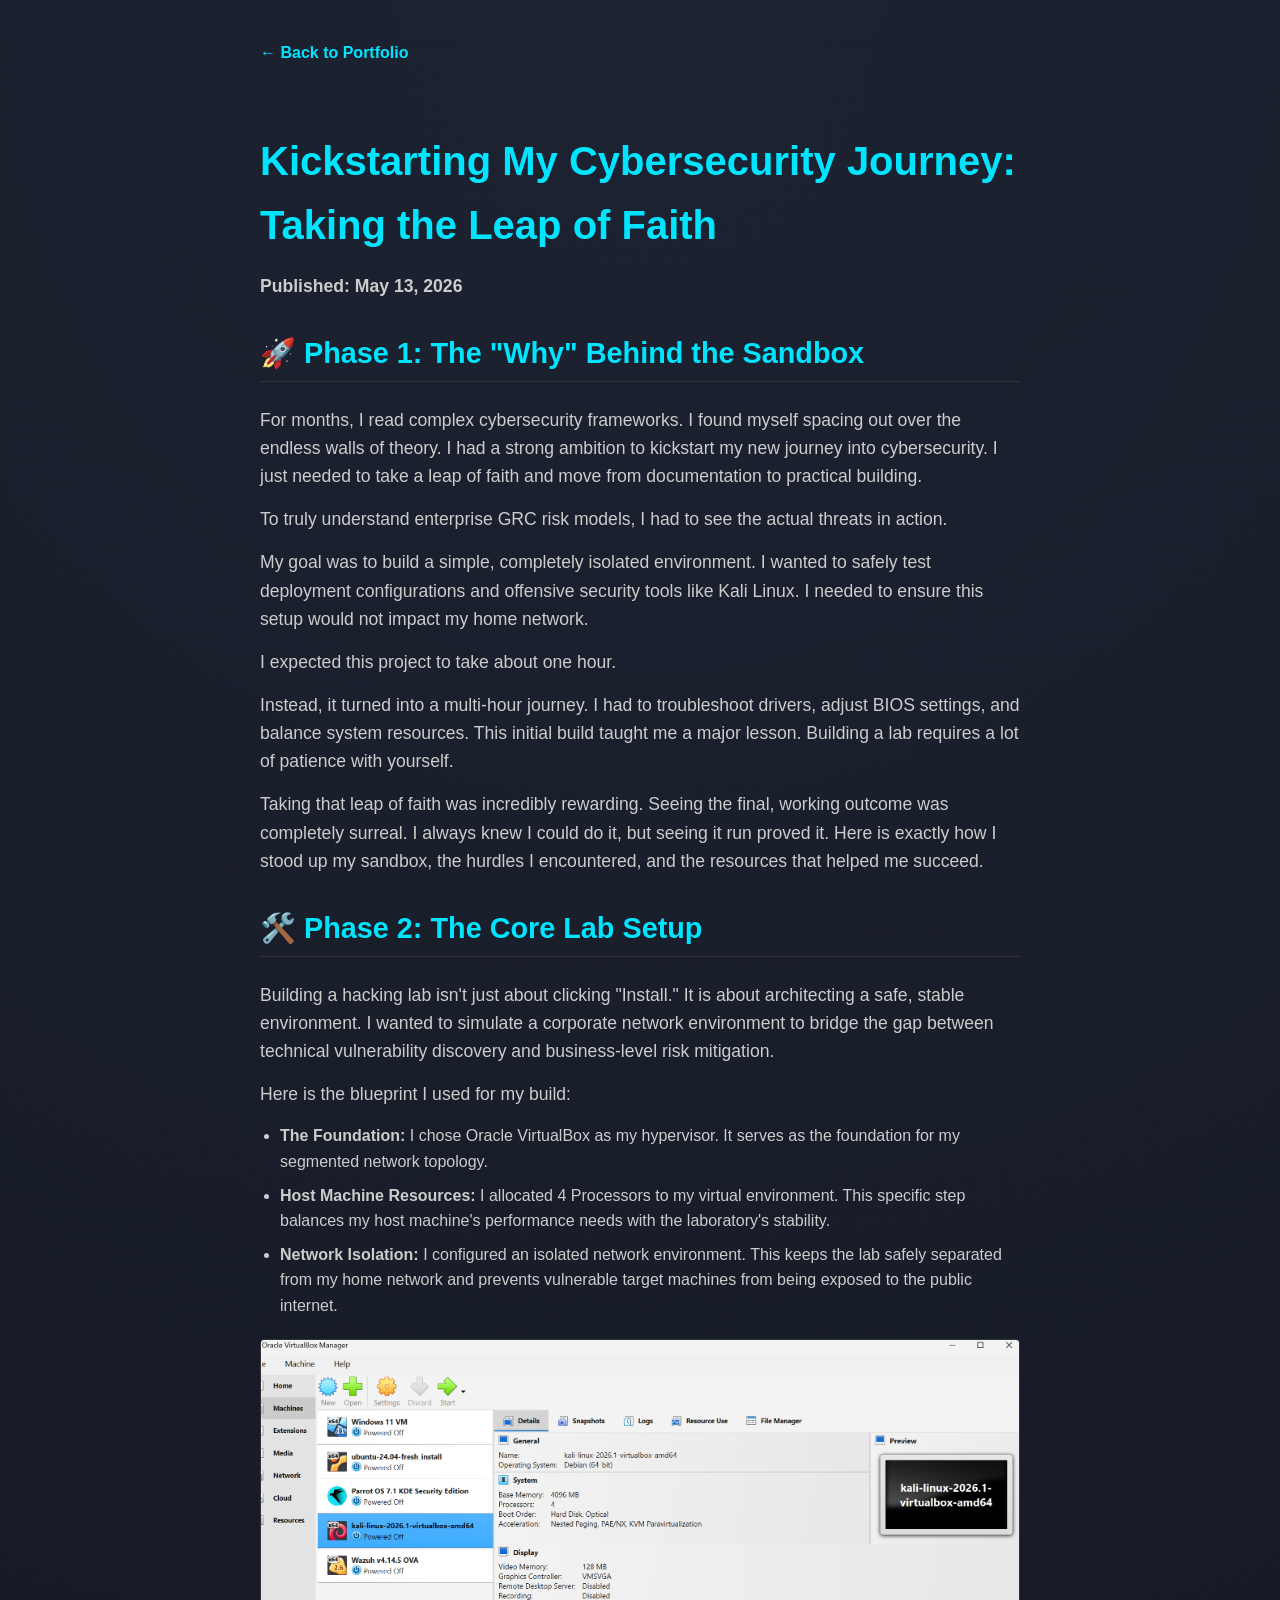
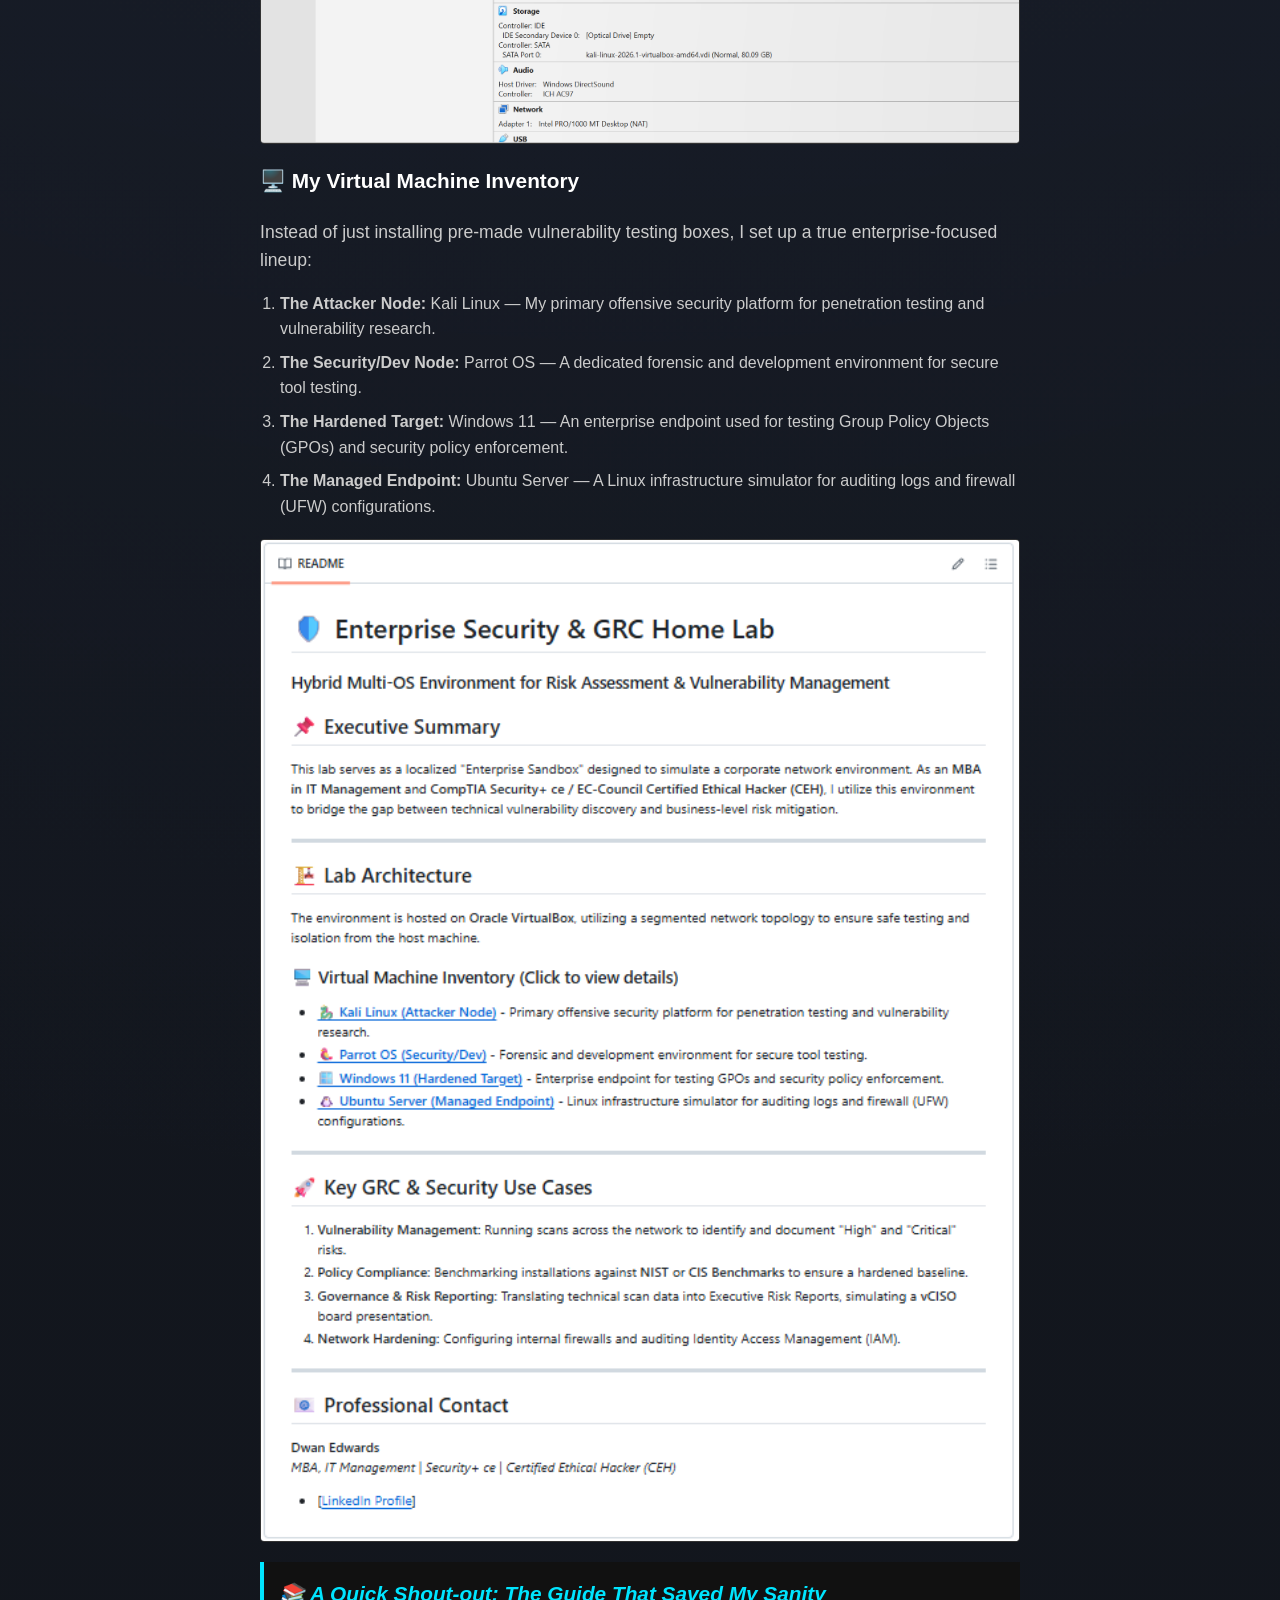
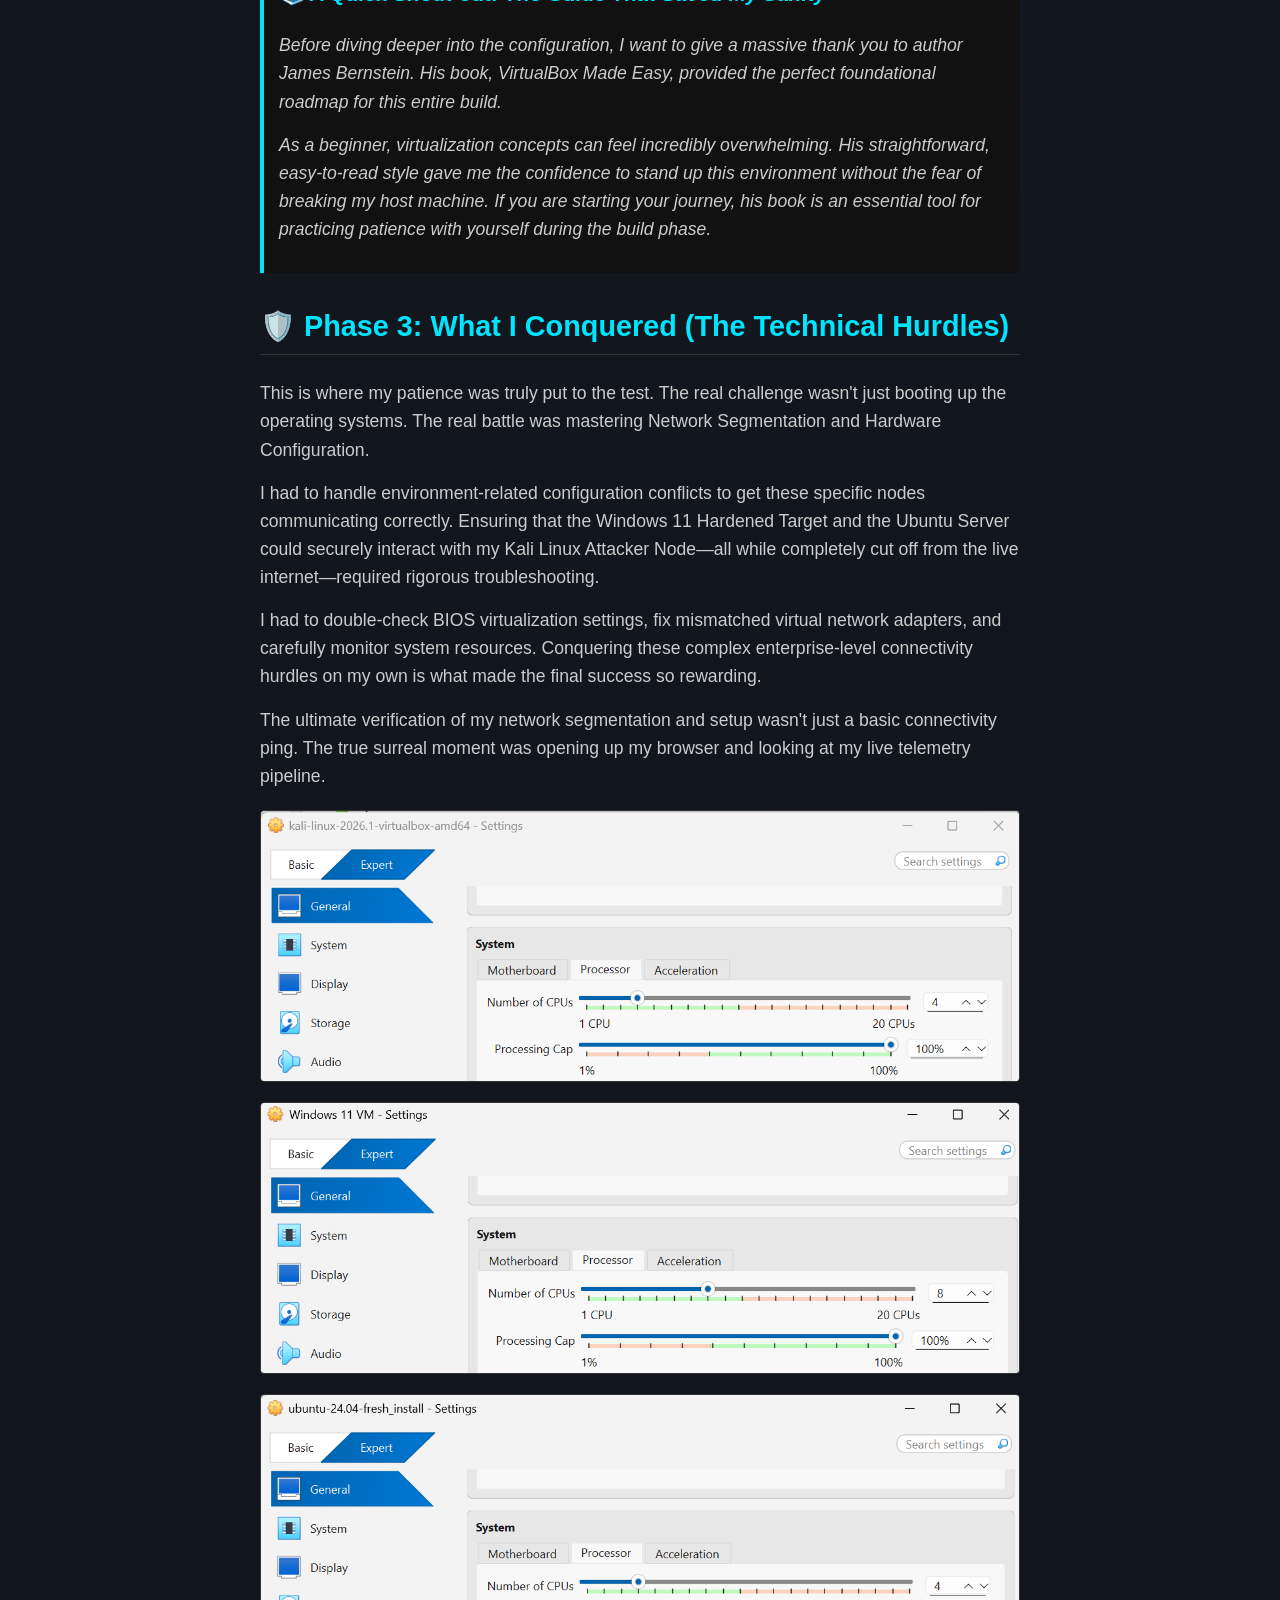
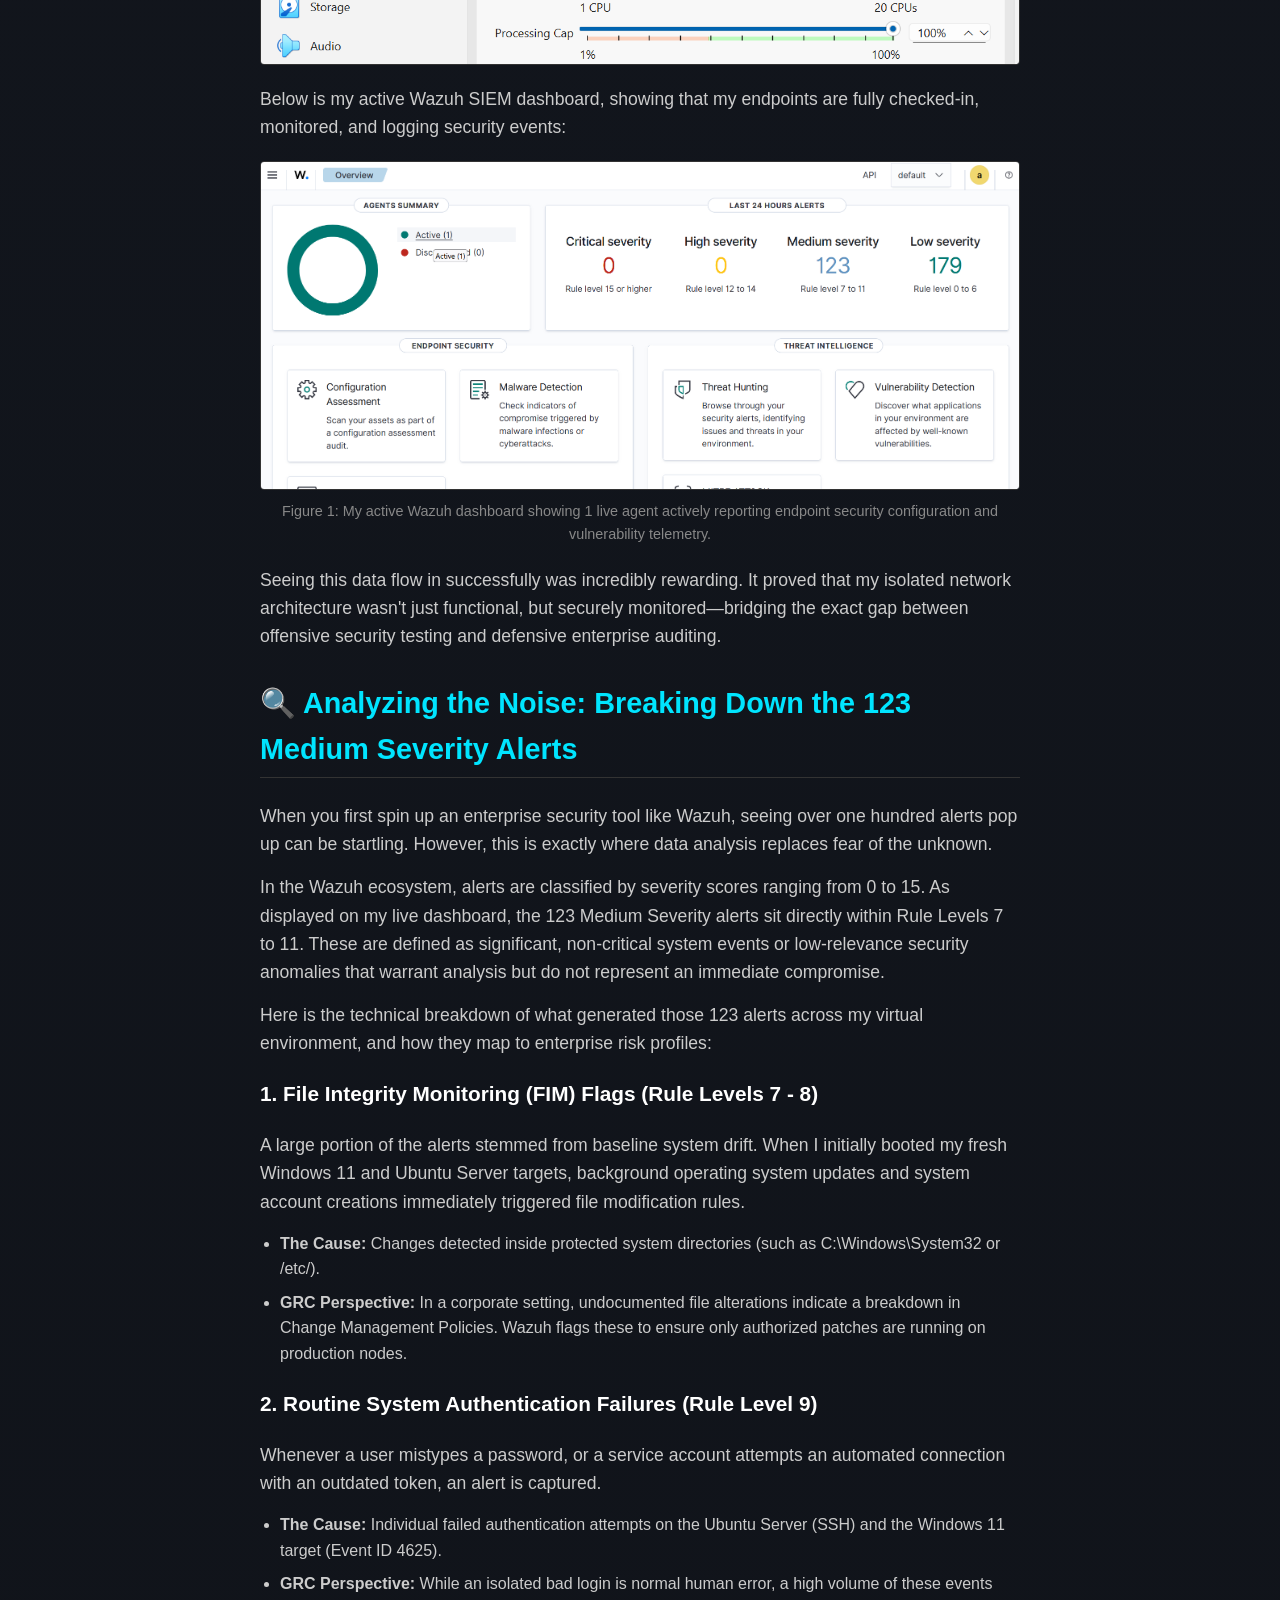
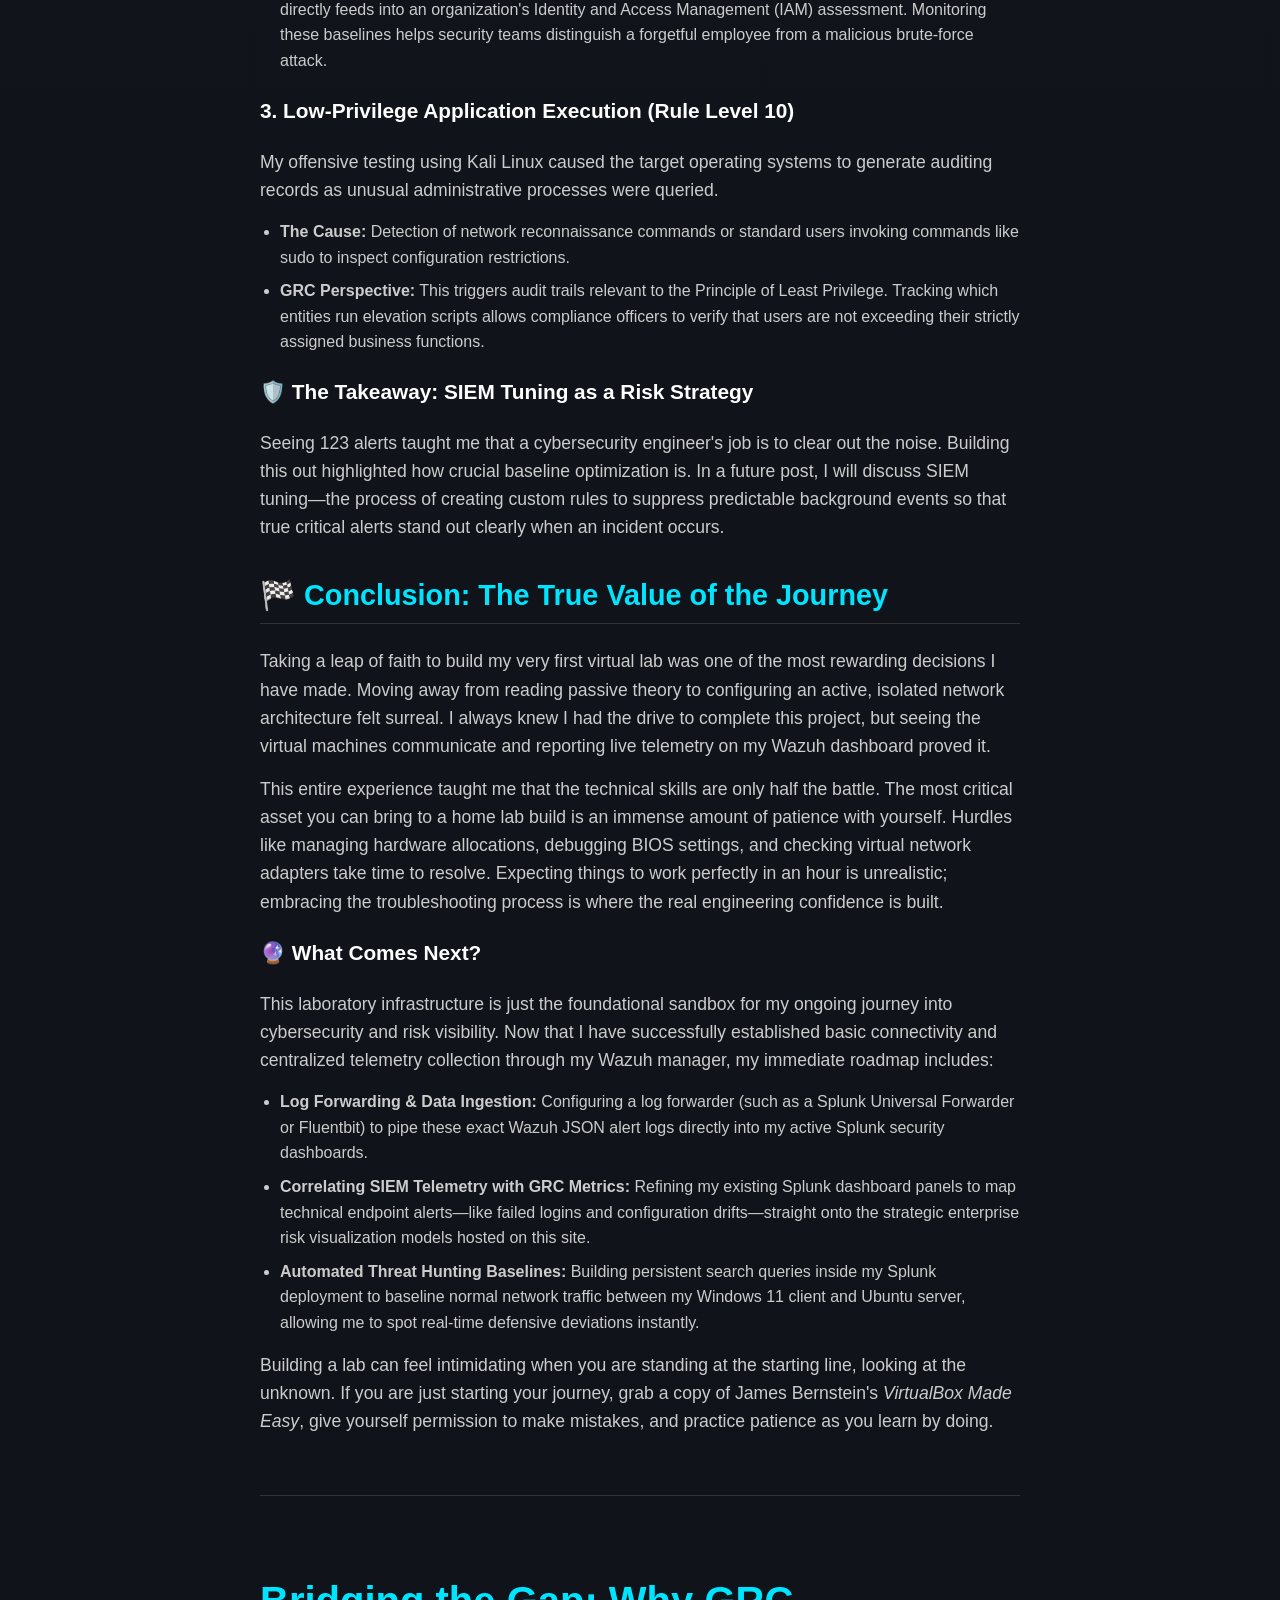
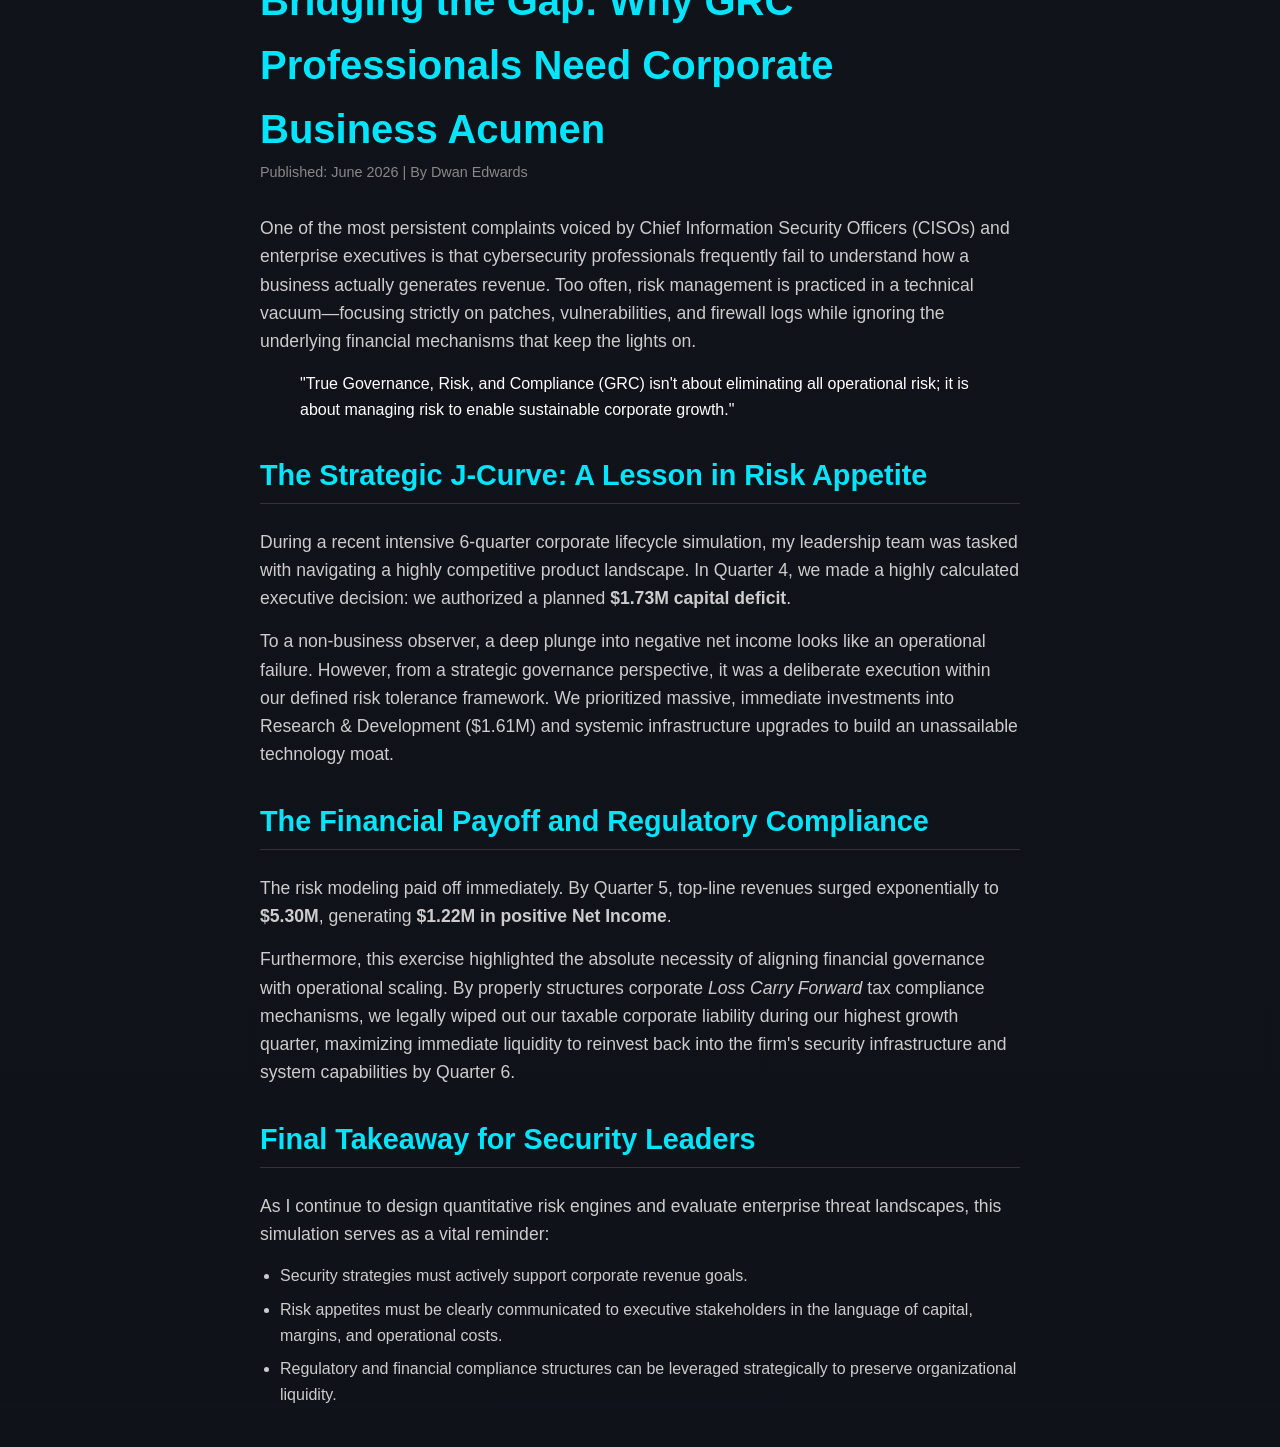
==== commit 1290f005: "Update blog.html" ====
--- a/blog.html
+++ b/blog.html
@@ -46,7 +46,6 @@
             </ul>
             <img src="./assets/images/network-isolation.png" class="blog-image" alt="Network Isolation Settings">
 
-
             <h3>🖥️ My Virtual Machine Inventory</h3>
             <p>Instead of just installing pre-made vulnerability testing boxes, I set up a true enterprise-focused lineup:</p>
             <ol style="color: #ccc; padding-left: 20px;">
@@ -56,7 +55,6 @@
                 <li style="margin: 8px 0;"><strong>The Managed Endpoint:</strong> Ubuntu Server — A Linux infrastructure simulator for auditing logs and firewall (UFW) configurations.</li>
             </ol>
             <img src="./assets/images/virtualbox-inventory.png" class="blog-image" alt="My Virtual Machine Inventory">
-
 
             <div class="blockquote">
                 <h3>📚 A Quick Shout-out: The Guide That Saved My Sanity</h3>
@@ -72,6 +70,7 @@
             <img src="./assets/images/kali-cpu-settings.png" class="blog-image" alt="Kali Linux CPU Settings">
 <img src="./assets/images/windows-cpu-settings.png" class="blog-image" alt="Windows 11 CPU Settings">
 <img src="./assets/images/ubuntu-cpu-settings.png" class="blog-image" alt="Ubuntu Server CPU Settings">
+
             <p>Below is my active Wazuh SIEM dashboard, showing that my endpoints are fully checked-in, monitored, and logging security events:</p>
 
             <img src="assets/images/wazuh-dashboard.png" alt="My Wazuh SIEM Security Monitoring Dashboard" class="blog-image">
@@ -121,6 +120,48 @@
             </ul>
             <p>Building a lab can feel intimidating when you are standing at the starting line, looking at the unknown. If you are just starting your journey, grab a copy of James Bernstein's <em>VirtualBox Made Easy</em>, give yourself permission to make mistakes, and practice patience as you learn by doing.</p>
         </article>
+
+
+        <!-- New Blog Post: Business Acumen in GRC -->
+    <article class="blog-content" style="margin-top: 60px; border-top: 1px solid #333; padding-top: 40px;">
+        <h1>Bridging the Gap: Why GRC Professionals Need Corporate Business Acumen</h1>
+        <p style="color: #888; font-size: 0.9rem; margin-top: -10px; margin-bottom: 30px;">Published: June 2026 | By Dwan Edwards</p>
+        
+        <p>
+            One of the most persistent complaints voiced by Chief Information Security Officers (CISOs) and enterprise executives is that cybersecurity professionals frequently fail to understand how a business actually generates revenue. Too often, risk management is practiced in a technical vacuum—focusing strictly on patches, vulnerabilities, and firewall logs while ignoring the underlying financial mechanisms that keep the lights on.
+        </p>
+
+        <blockquote>
+            "True Governance, Risk, and Compliance (GRC) isn't about eliminating all operational risk; it is about managing risk to enable sustainable corporate growth."
+        </blockquote>
+
+        <h2>The Strategic J-Curve: A Lesson in Risk Appetite</h2>
+        <p>
+            During a recent intensive 6-quarter corporate lifecycle simulation, my leadership team was tasked with navigating a highly competitive product landscape. In Quarter 4, we made a highly calculated executive decision: we authorized a planned <strong>$1.73M capital deficit</strong>. 
+        </p>
+        <p>
+            To a non-business observer, a deep plunge into negative net income looks like an operational failure. However, from a strategic governance perspective, it was a deliberate execution within our defined risk tolerance framework. We prioritized massive, immediate investments into Research & Development ($1.61M) and systemic infrastructure upgrades to build an unassailable technology moat.
+        </p>
+
+        <h2>The Financial Payoff and Regulatory Compliance</h2>
+        <p>
+            The risk modeling paid off immediately. By Quarter 5, top-line revenues surged exponentially to <strong>$5.30M</strong>, generating <strong>$1.22M in positive Net Income</strong>. 
+        </p>
+        <p>
+            Furthermore, this exercise highlighted the absolute necessity of aligning financial governance with operational scaling. By properly structures corporate <em>Loss Carry Forward</em> tax compliance mechanisms, we legally wiped out our taxable corporate liability during our highest growth quarter, maximizing immediate liquidity to reinvest back into the firm's security infrastructure and system capabilities by Quarter 6.
+        </p>
+
+        <h2>Final Takeaway for Security Leaders</h2>
+        <p>
+            As I continue to design quantitative risk engines and evaluate enterprise threat landscapes, this simulation serves as a vital reminder: 
+        </p>
+        <ul>
+            <li>Security strategies must actively support corporate revenue goals.</li>
+            <li>Risk appetites must be clearly communicated to executive stakeholders in the language of capital, margins, and operational costs.</li>
+            <li>Regulatory and financial compliance structures can be leveraged strategically to preserve organizational liquidity.</li>
+        </ul>
+    </article>
+    
     </div>
 </body>
 </html>
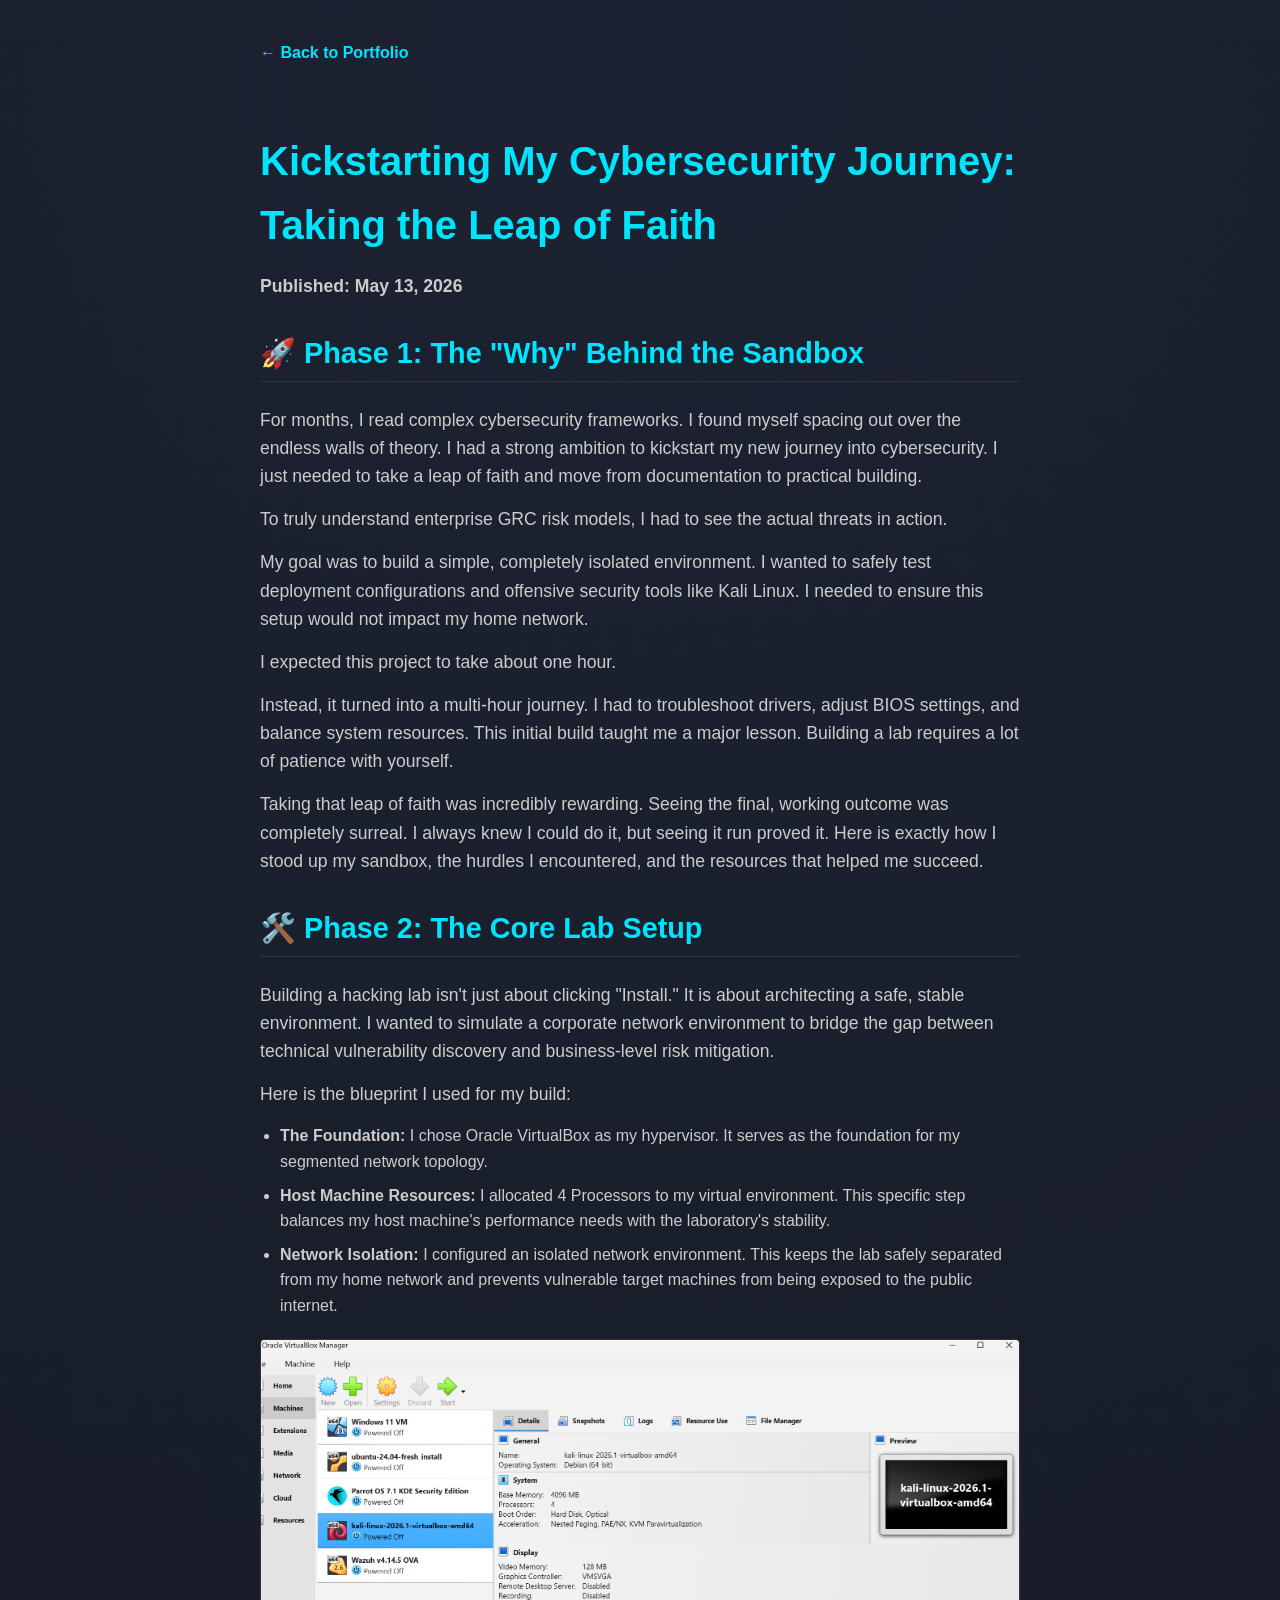
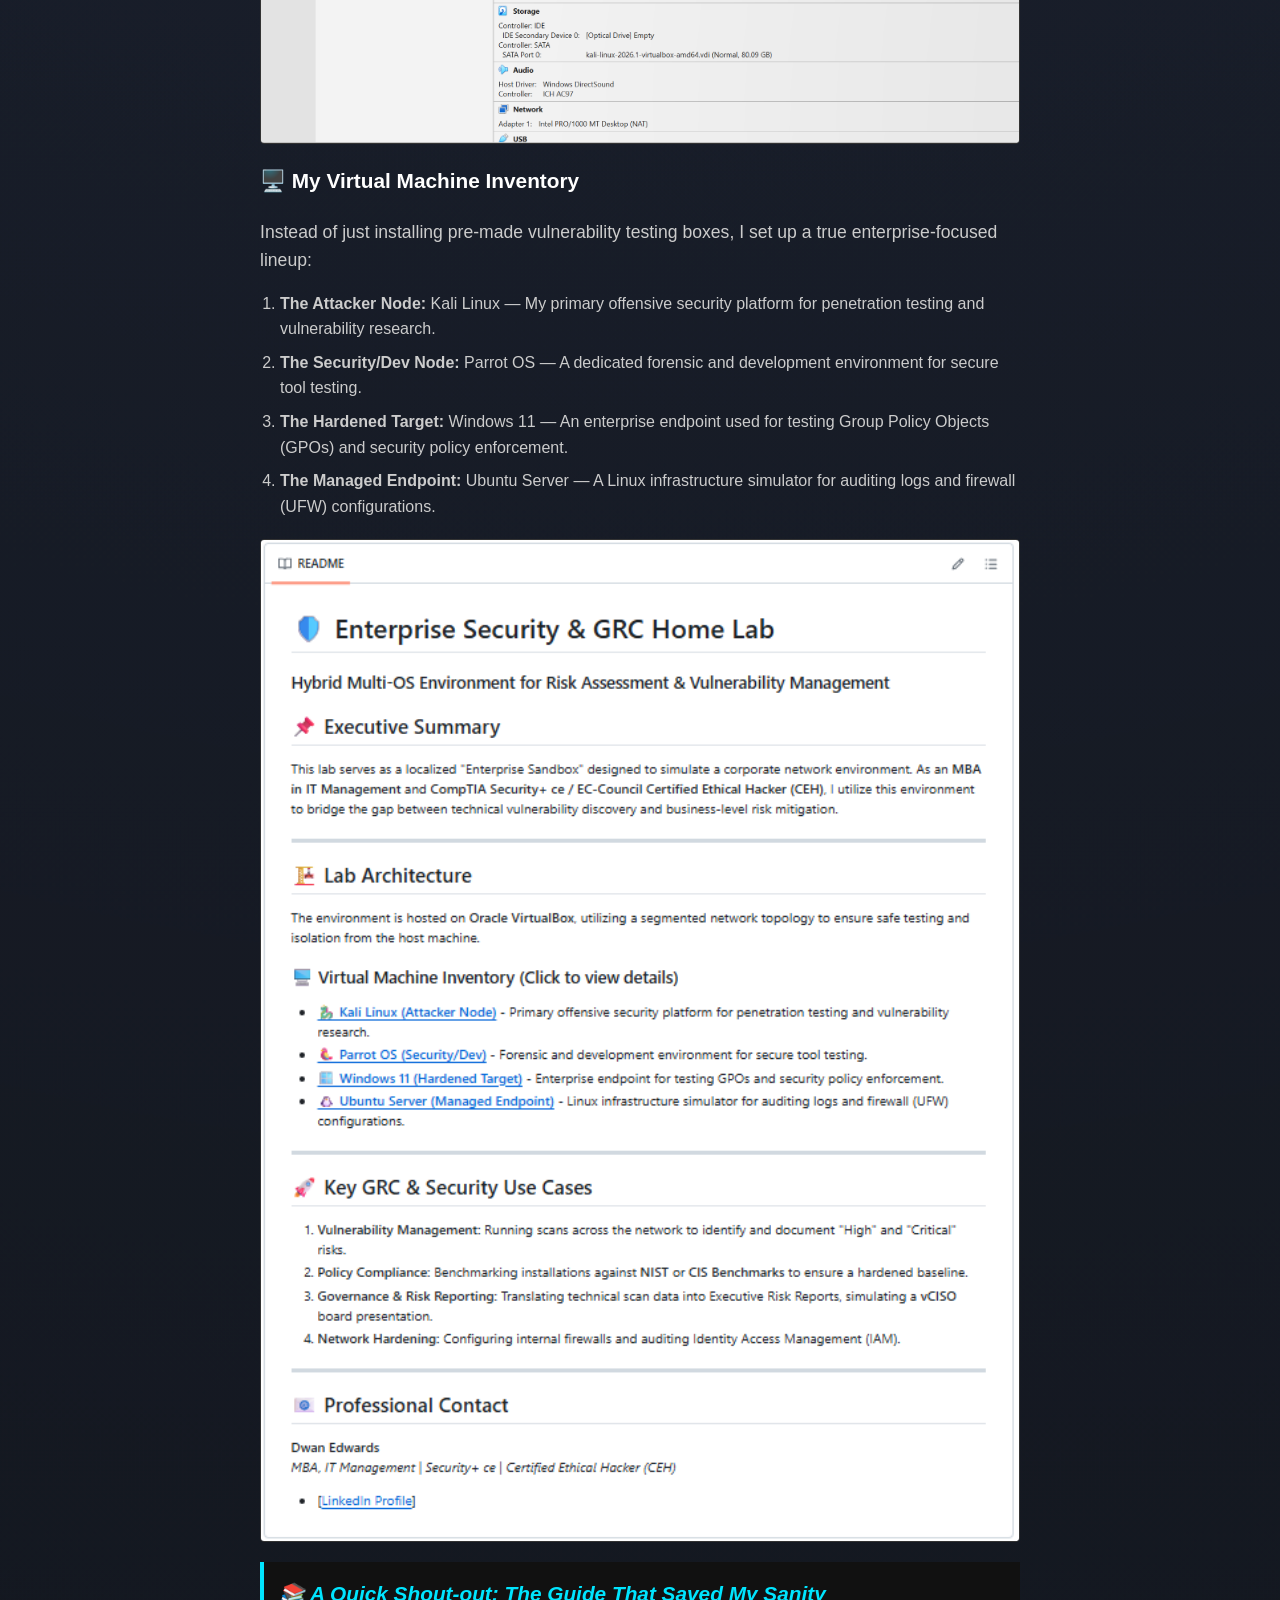
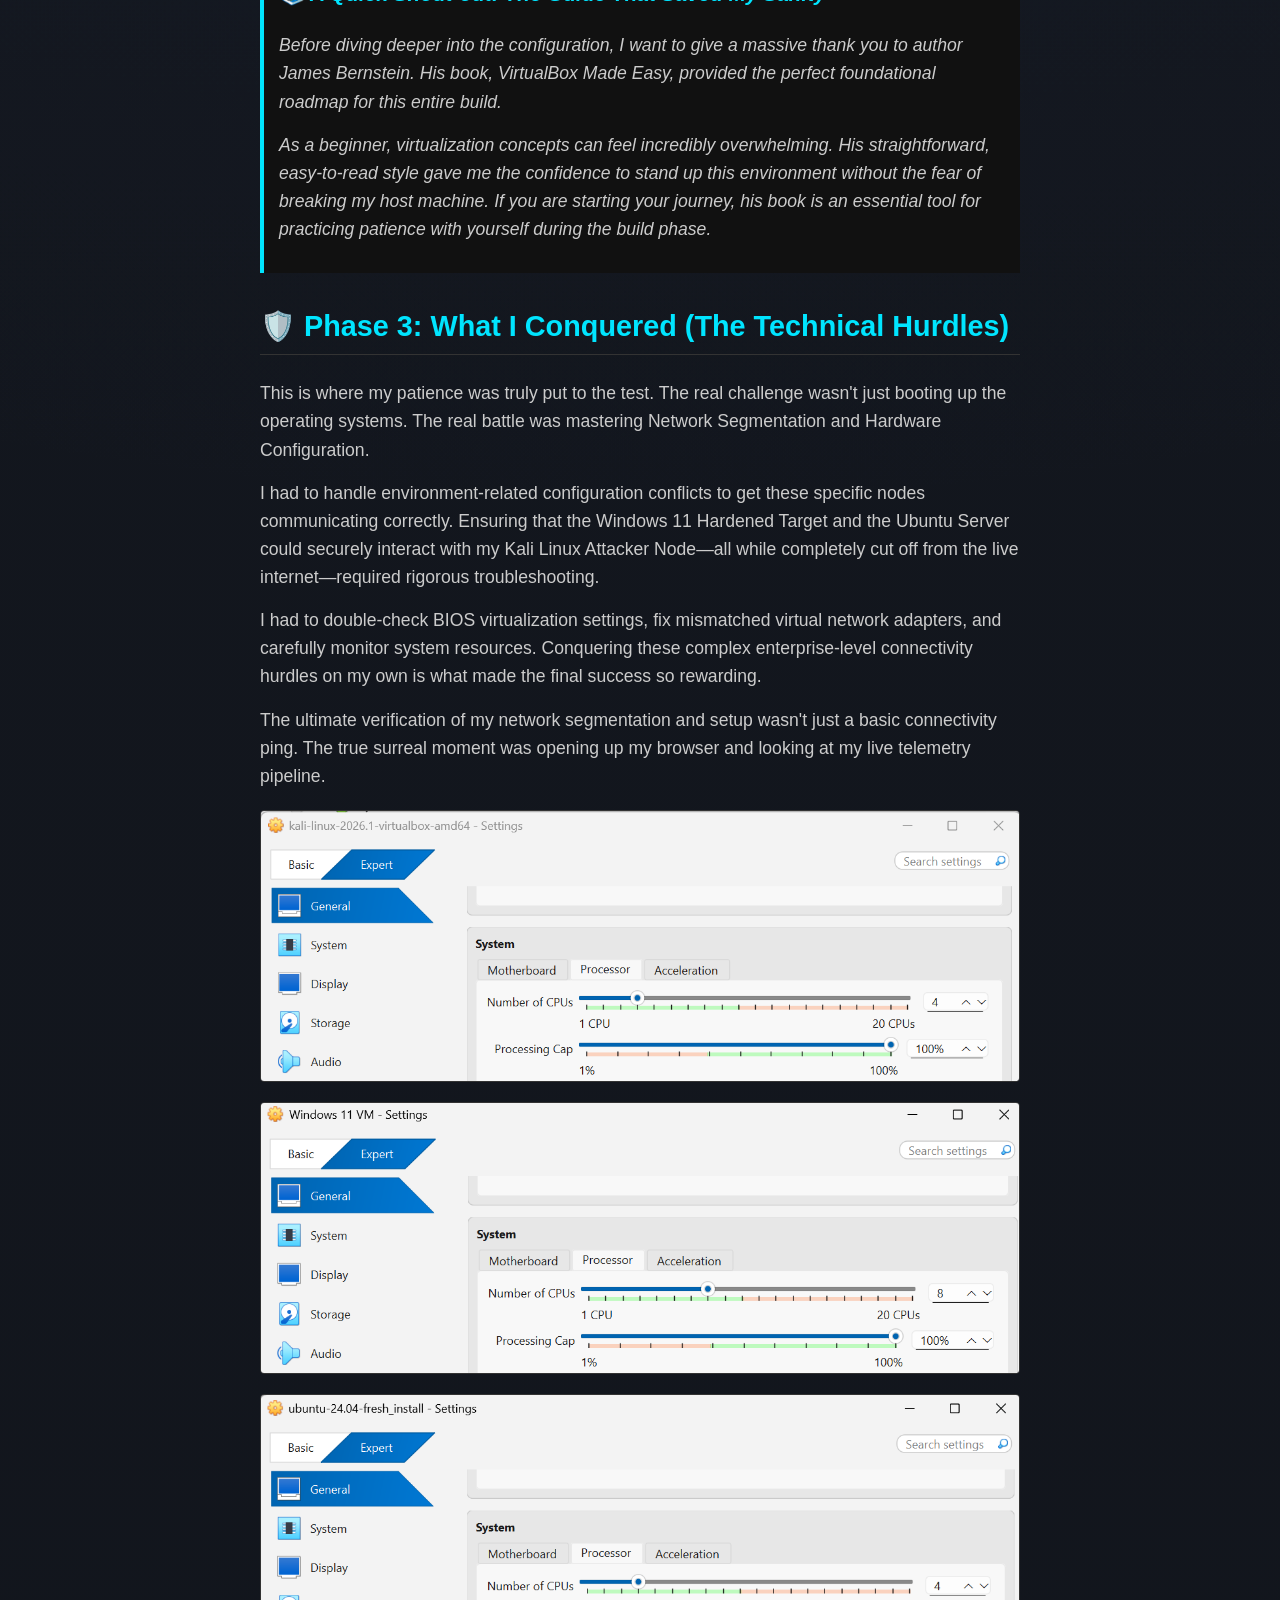
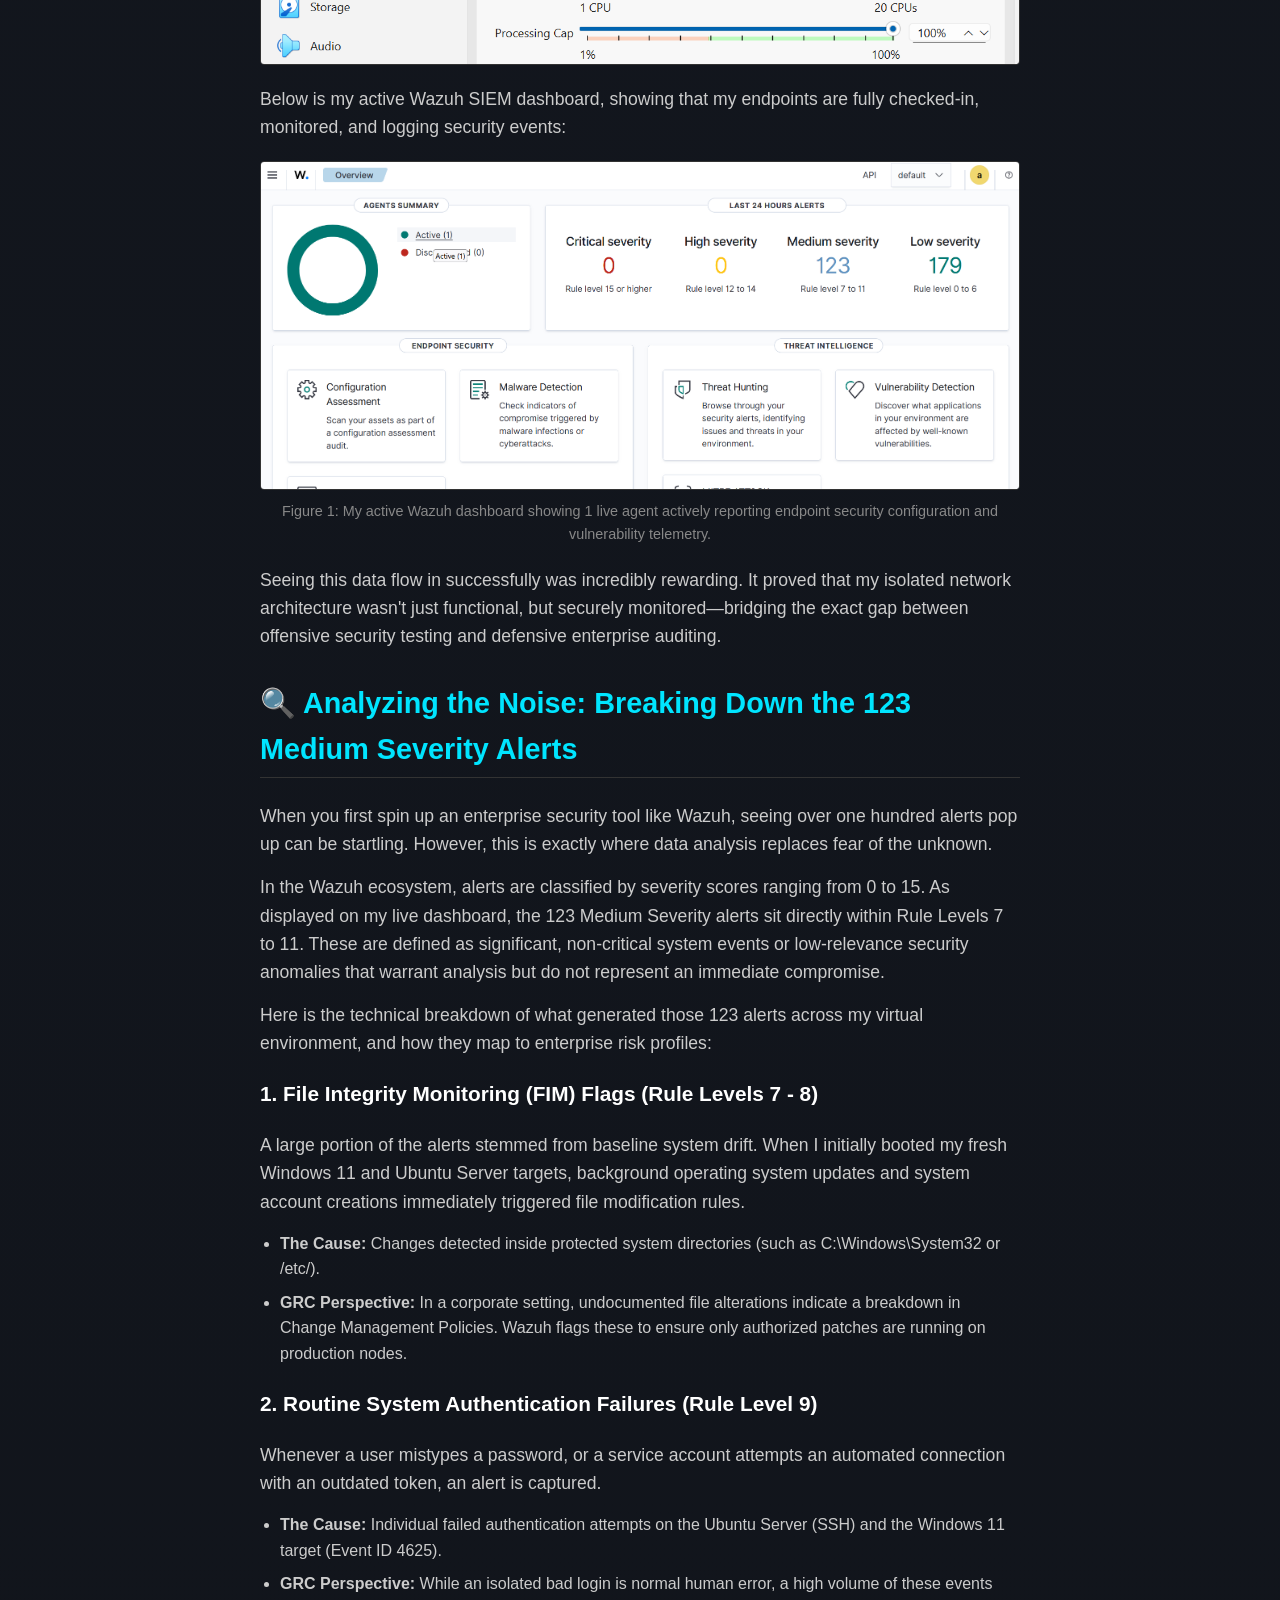
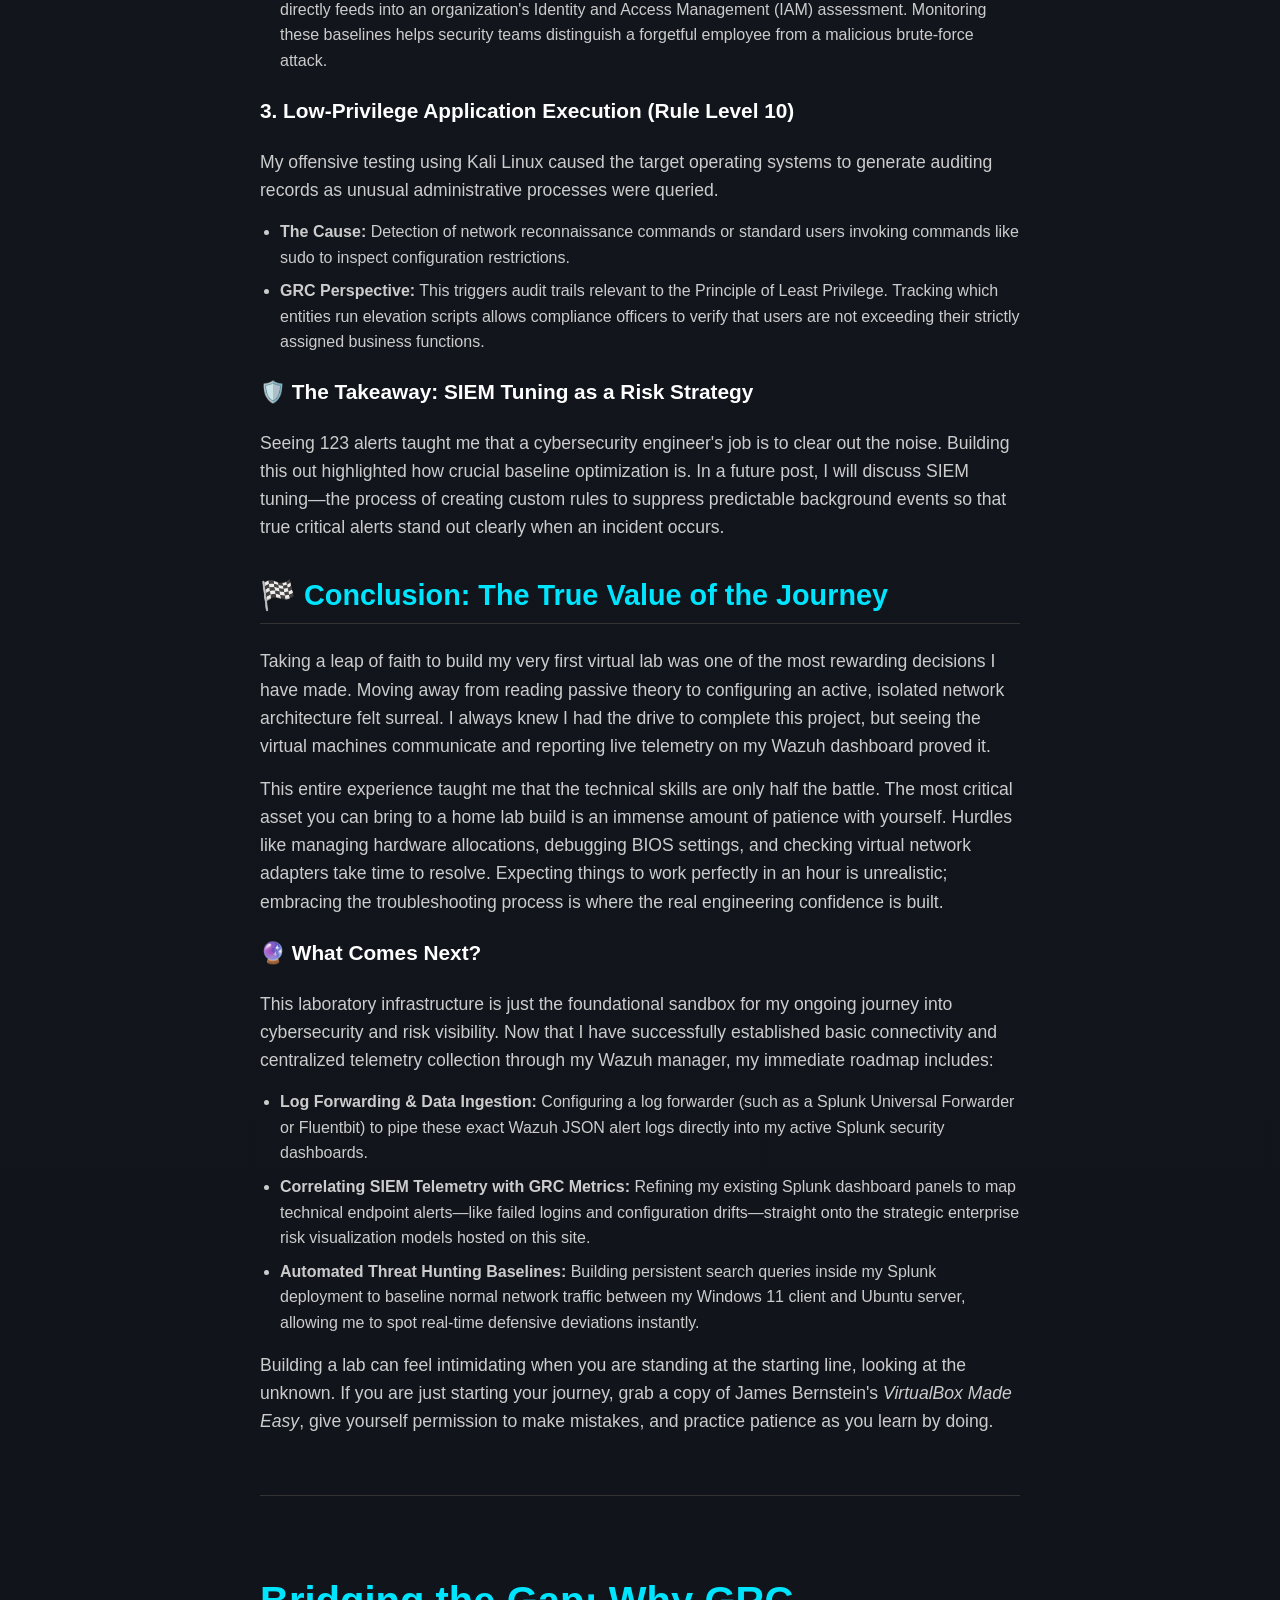
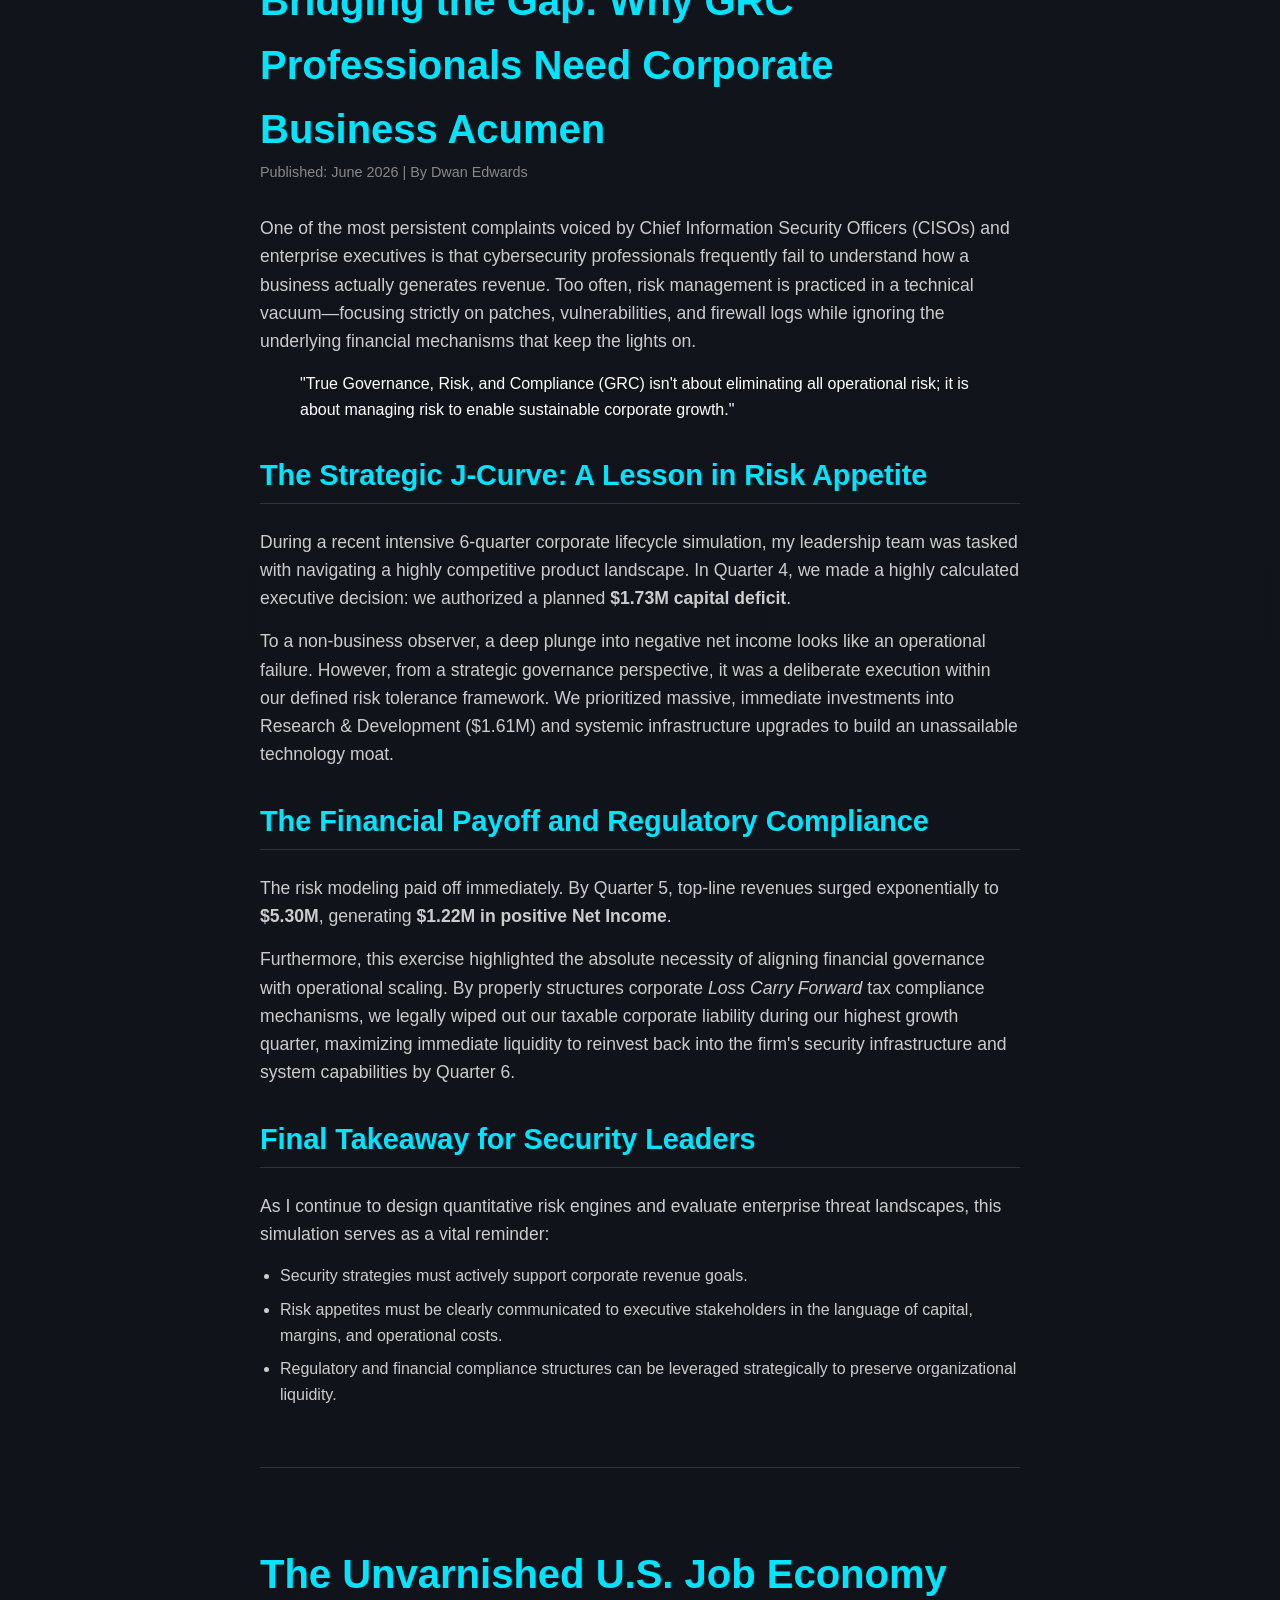
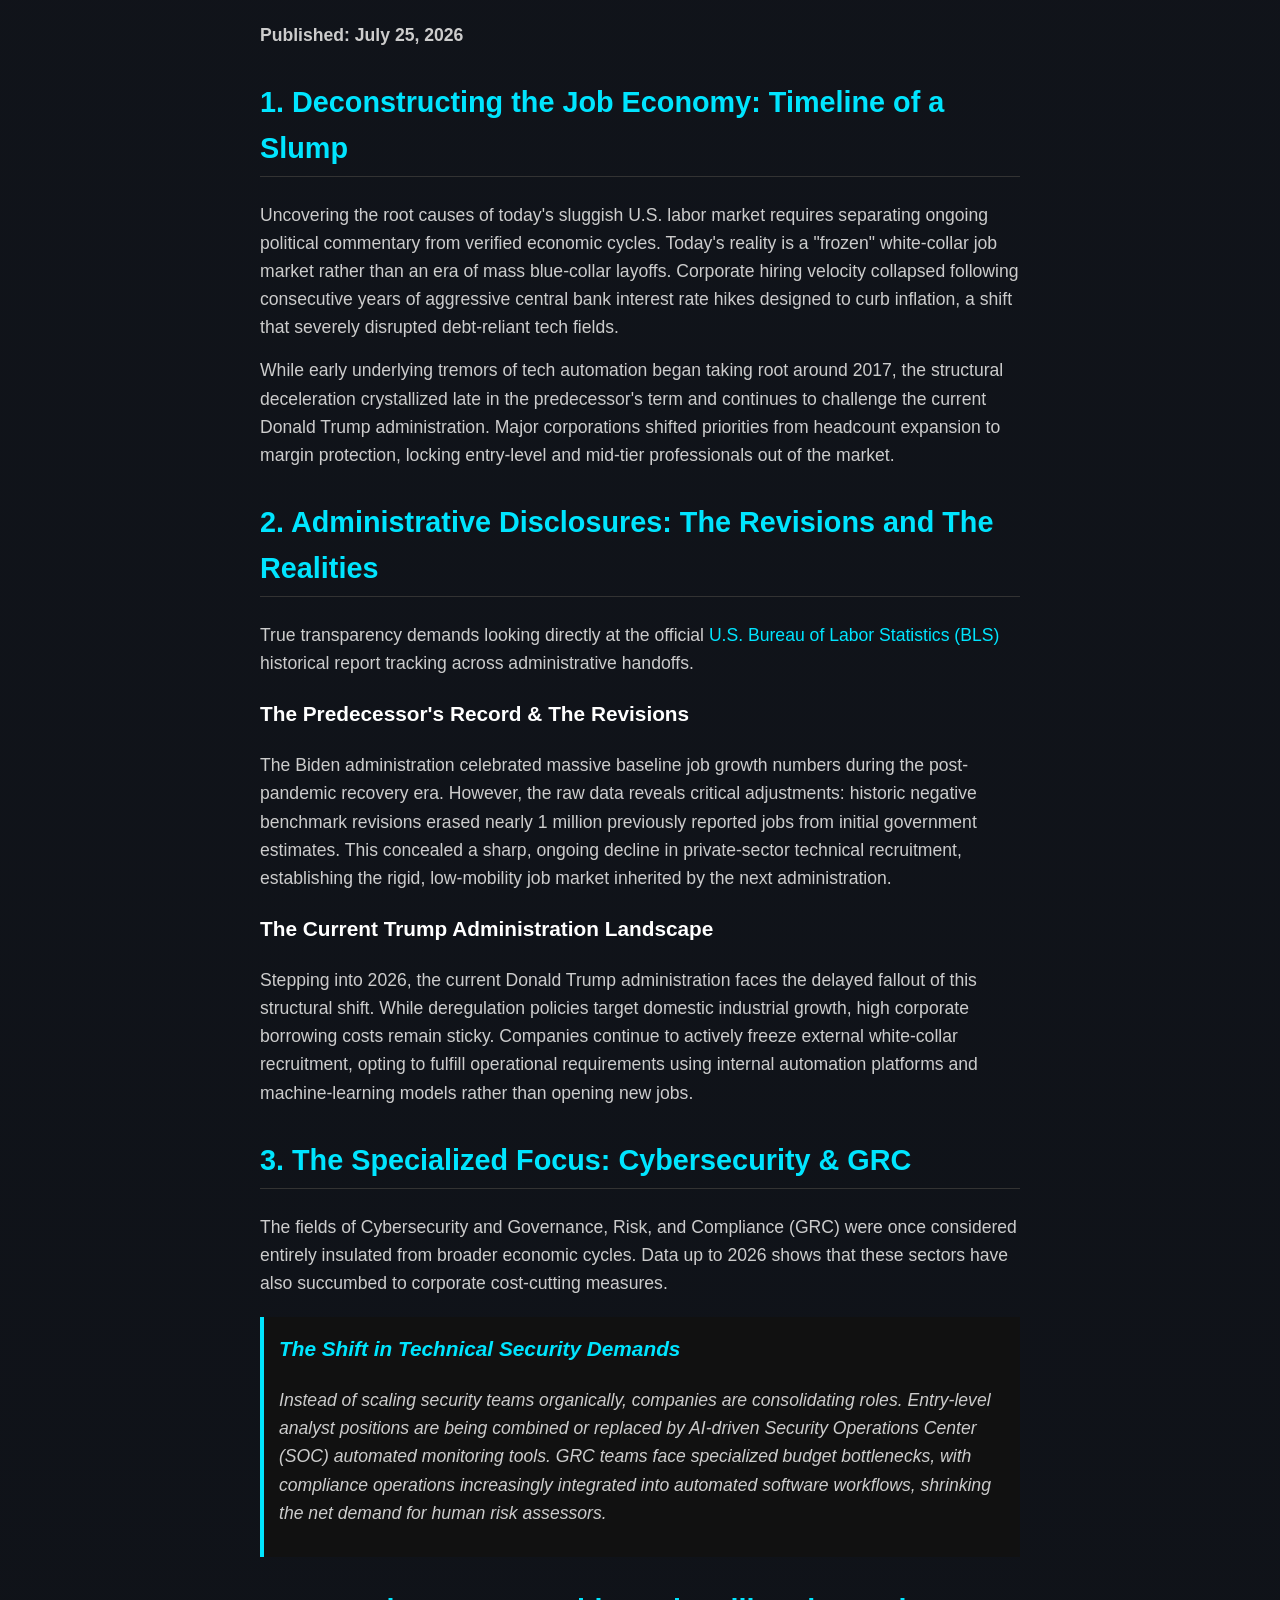
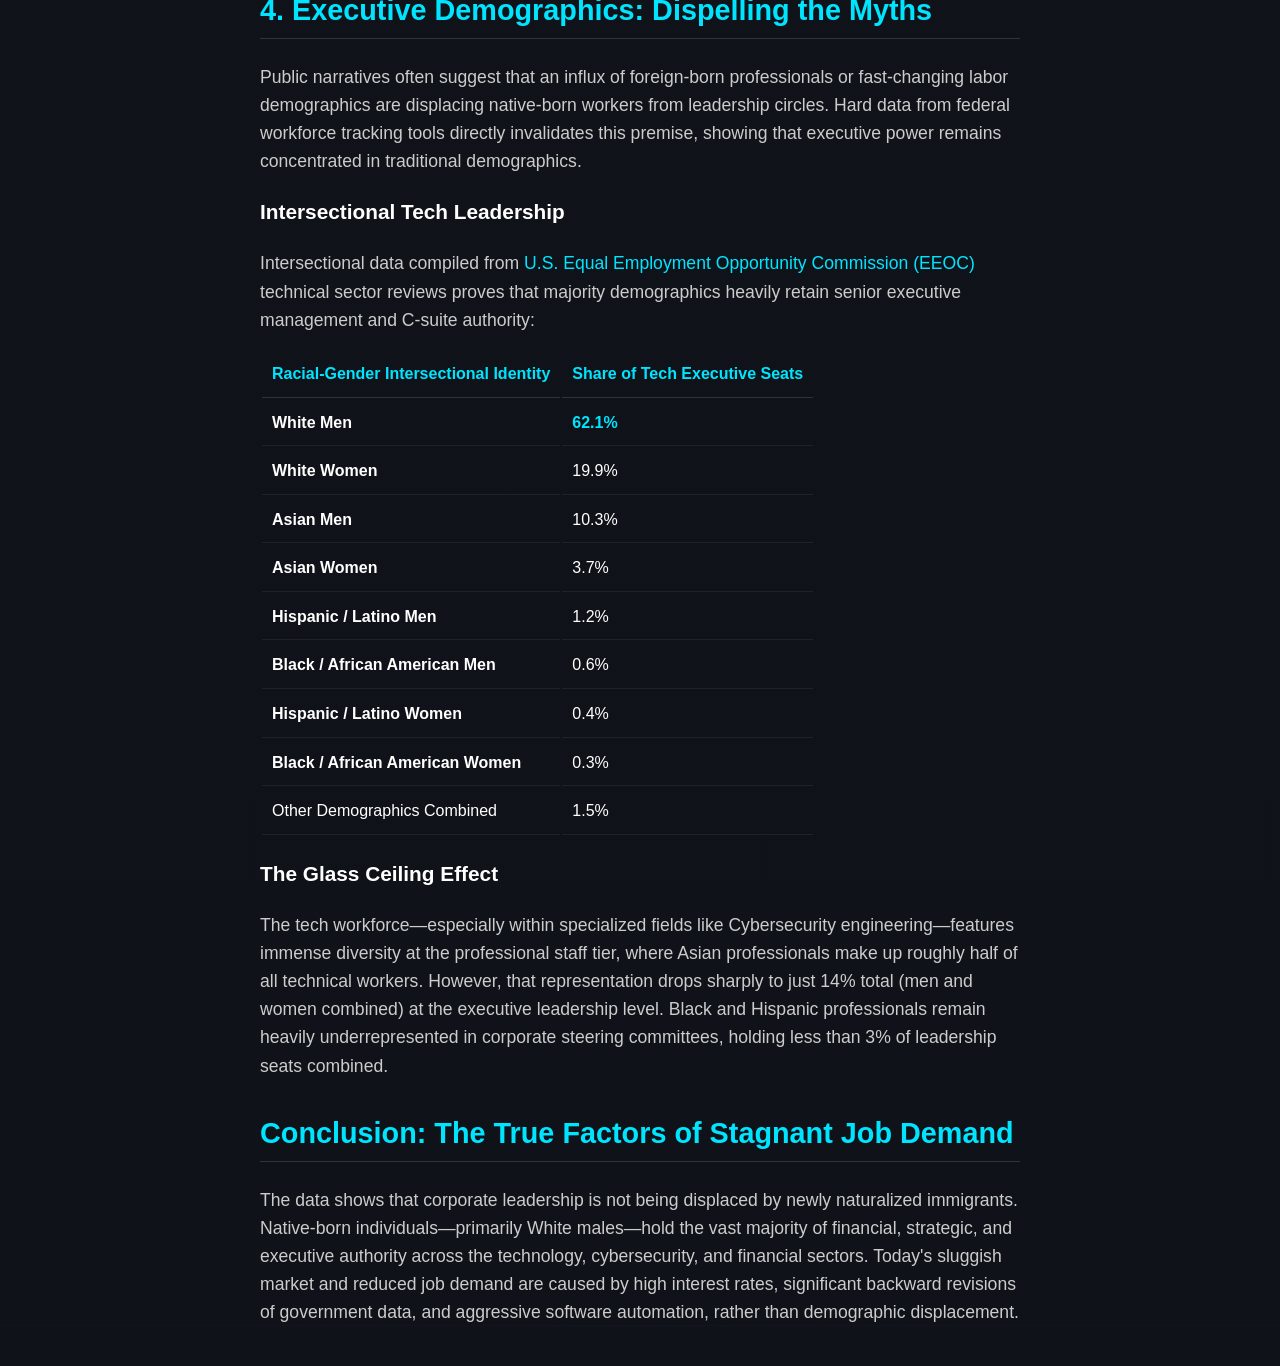
==== commit 8e77de5e: "Add article on U.S. job economy and market analysis Added a new article discussing the U.S. job econ" ====
--- a/blog.html
+++ b/blog.html
@@ -161,6 +161,92 @@
             <li>Regulatory and financial compliance structures can be leveraged strategically to preserve organizational liquidity.</li>
         </ul>
     </article>
+    <article class="blog-content" style="margin-top: 60px; border-top: 1px solid #333; padding-top: 40px;">
+    <h1>The Unvarnished U.S. Job Economy</h1>
+    <p><strong>Published: July 25, 2026</strong></p>
+
+    <h2>1. Deconstructing the Job Economy: Timeline of a Slump</h2>
+    <p>Uncovering the root causes of today's sluggish U.S. labor market requires separating ongoing political commentary from verified economic cycles. Today's reality is a "frozen" white-collar job market rather than an era of mass blue-collar layoffs. Corporate hiring velocity collapsed following consecutive years of aggressive central bank interest rate hikes designed to curb inflation, a shift that severely disrupted debt-reliant tech fields.</p>
+
+    <p>While early underlying tremors of tech automation began taking root around 2017, the structural deceleration crystallized late in the predecessor's term and continues to challenge the current Donald Trump administration. Major corporations shifted priorities from headcount expansion to margin protection, locking entry-level and mid-tier professionals out of the market.</p>
+
+    <h2>2. Administrative Disclosures: The Revisions and The Realities</h2>
+    <p>True transparency demands looking directly at the official <a href="https://bls.gov" target="_blank" style="color: #00e5ff;">U.S. Bureau of Labor Statistics (BLS)</a> historical report tracking across administrative handoffs.</p>
+    
+    <h3>The Predecessor's Record & The Revisions</h3>
+    <p>The Biden administration celebrated massive baseline job growth numbers during the post-pandemic recovery era. However, the raw data reveals critical adjustments: historic negative benchmark revisions erased nearly 1 million previously reported jobs from initial government estimates. This concealed a sharp, ongoing decline in private-sector technical recruitment, establishing the rigid, low-mobility job market inherited by the next administration.</p>
+
+    <h3>The Current Trump Administration Landscape</h3>
+    <p>Stepping into 2026, the current Donald Trump administration faces the delayed fallout of this structural shift. While deregulation policies target domestic industrial growth, high corporate borrowing costs remain sticky. Companies continue to actively freeze external white-collar recruitment, opting to fulfill operational requirements using internal automation platforms and machine-learning models rather than opening new jobs.</p>
+
+    <h2>3. The Specialized Focus: Cybersecurity & GRC</h2>
+    <p>The fields of Cybersecurity and Governance, Risk, and Compliance (GRC) were once considered entirely insulated from broader economic cycles. Data up to 2026 shows that these sectors have also succumbed to corporate cost-cutting measures.</p>
+
+    <blockquote class="blockquote">
+        <h3>The Shift in Technical Security Demands</h3>
+        <p>Instead of scaling security teams organically, companies are consolidating roles. Entry-level analyst positions are being combined or replaced by AI-driven Security Operations Center (SOC) automated monitoring tools. GRC teams face specialized budget bottlenecks, with compliance operations increasingly integrated into automated software workflows, shrinking the net demand for human risk assessors.</p>
+    </blockquote>
+
+    <h2>4. Executive Demographics: Dispelling the Myths</h2>
+    <p>Public narratives often suggest that an influx of foreign-born professionals or fast-changing labor demographics are displacing native-born workers from leadership circles. Hard data from federal workforce tracking tools directly invalidates this premise, showing that executive power remains concentrated in traditional demographics.</p>
+
+    <h3>Intersectional Tech Leadership</h3>
+    <p>Intersectional data compiled from <a href="https://eeoc.gov" target="_blank" style="color: #00e5ff;">U.S. Equal Employment Opportunity Commission (EEOC)</a> technical sector reviews proves that majority demographics heavily retain senior executive management and C-suite authority:</p>
+
+    <table>
+        <thead>
+            <tr>
+                <th style="color: #00e5ff; border-bottom: 1px solid #333; padding: 10px;">Racial-Gender Intersectional Identity</th>
+                <th style="color: #00e5ff; border-bottom: 1px solid #333; padding: 10px;">Share of Tech Executive Seats</th>
+            </tr>
+        </thead>
+        <tbody>
+            <tr>
+                <td style="padding: 10px; border-bottom: 1px solid #222;"><strong>White Men</strong></td>
+                <td style="color: #00e5ff; font-weight: bold; padding: 10px; border-bottom: 1px solid #222;">62.1%</td>
+            </tr>
+            <tr>
+                <td style="padding: 10px; border-bottom: 1px solid #222;"><strong>White Women</strong></td>
+                <td style="padding: 10px; border-bottom: 1px solid #222;">19.9%</td>
+            </tr>
+            <tr>
+                <td style="padding: 10px; border-bottom: 1px solid #222;"><strong>Asian Men</strong></td>
+                <td style="padding: 10px; border-bottom: 1px solid #222;">10.3%</td>
+            </tr>
+            <tr>
+                <td style="padding: 10px; border-bottom: 1px solid #222;"><strong>Asian Women</strong></td>
+                <td style="padding: 10px; border-bottom: 1px solid #222;">3.7%</td>
+            </tr>
+            <tr>
+                <td style="padding: 10px; border-bottom: 1px solid #222;"><strong>Hispanic / Latino Men</strong></td>
+                <td style="padding: 10px; border-bottom: 1px solid #222;">1.2%</td>
+            </tr>
+            <tr>
+                <td style="padding: 10px; border-bottom: 1px solid #222;"><strong>Black / African American Men</strong></td>
+                <td style="padding: 10px; border-bottom: 1px solid #222;">0.6%</td>
+            </tr>
+            <tr>
+                <td style="padding: 10px; border-bottom: 1px solid #222;"><strong>Hispanic / Latino Women</strong></td>
+                <td style="padding: 10px; border-bottom: 1px solid #222;">0.4%</td>
+            </tr>
+            <tr>
+                <td style="padding: 10px; border-bottom: 1px solid #222;"><strong>Black / African American Women</strong></td>
+                <td style="padding: 10px; border-bottom: 1px solid #222;">0.3%</td>
+            </tr>
+            <tr>
+                <td style="padding: 10px; border-bottom: 1px solid #222;">Other Demographics Combined</td>
+                <td style="padding: 10px; border-bottom: 1px solid #222;">1.5%</td>
+            </tr>
+        </tbody>
+    </table>
+
+    <h3>The Glass Ceiling Effect</h3>
+    <p>The tech workforce—especially within specialized fields like Cybersecurity engineering—features immense diversity at the professional staff tier, where Asian professionals make up roughly half of all technical workers. However, that representation drops sharply to just 14% total (men and women combined) at the executive leadership level. Black and Hispanic professionals remain heavily underrepresented in corporate steering committees, holding less than 3% of leadership seats combined.</p>
+
+    <h2>Conclusion: The True Factors of Stagnant Job Demand</h2>
+    <p>The data shows that corporate leadership is not being displaced by newly naturalized immigrants. Native-born individuals—primarily White males—hold the vast majority of financial, strategic, and executive authority across the technology, cybersecurity, and financial sectors. Today's sluggish market and reduced job demand are caused by high interest rates, significant backward revisions of government data, and aggressive software automation, rather than demographic displacement.</p>
+</article>
+
     
     </div>
 </body>
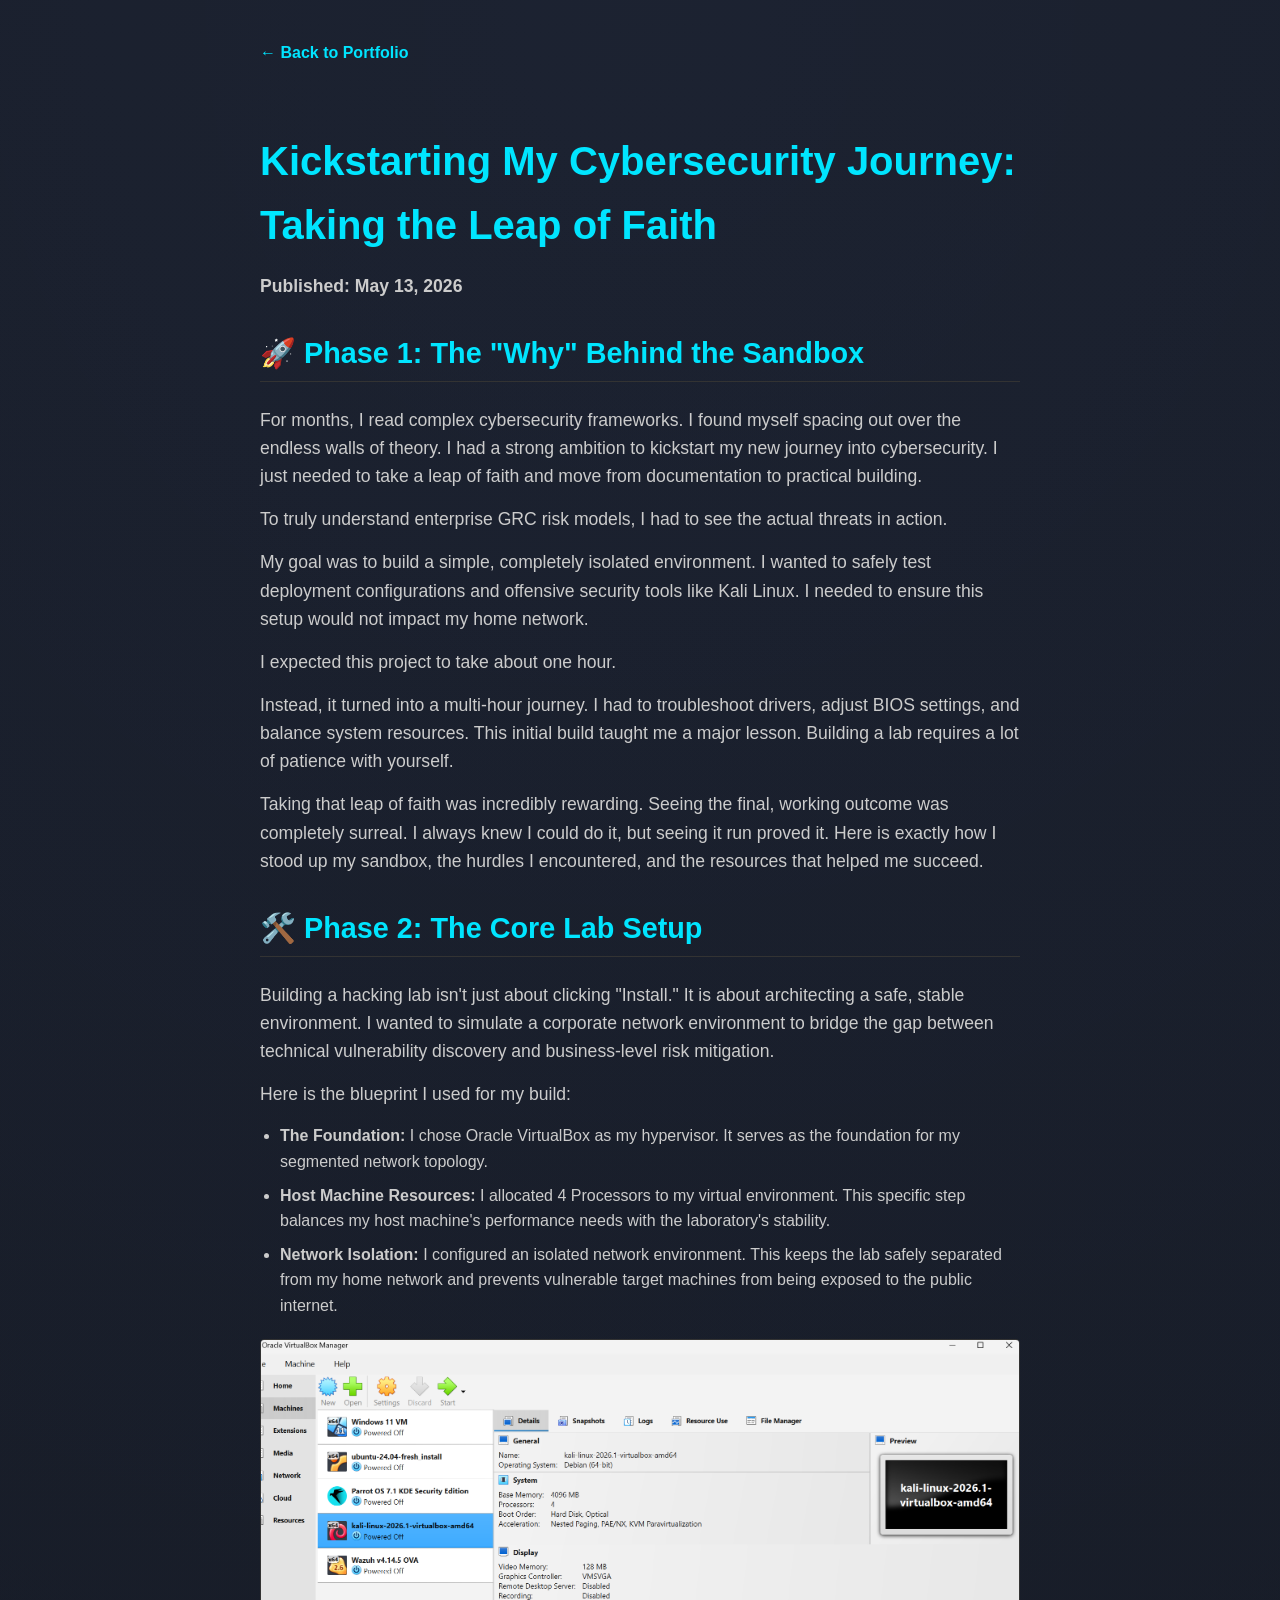
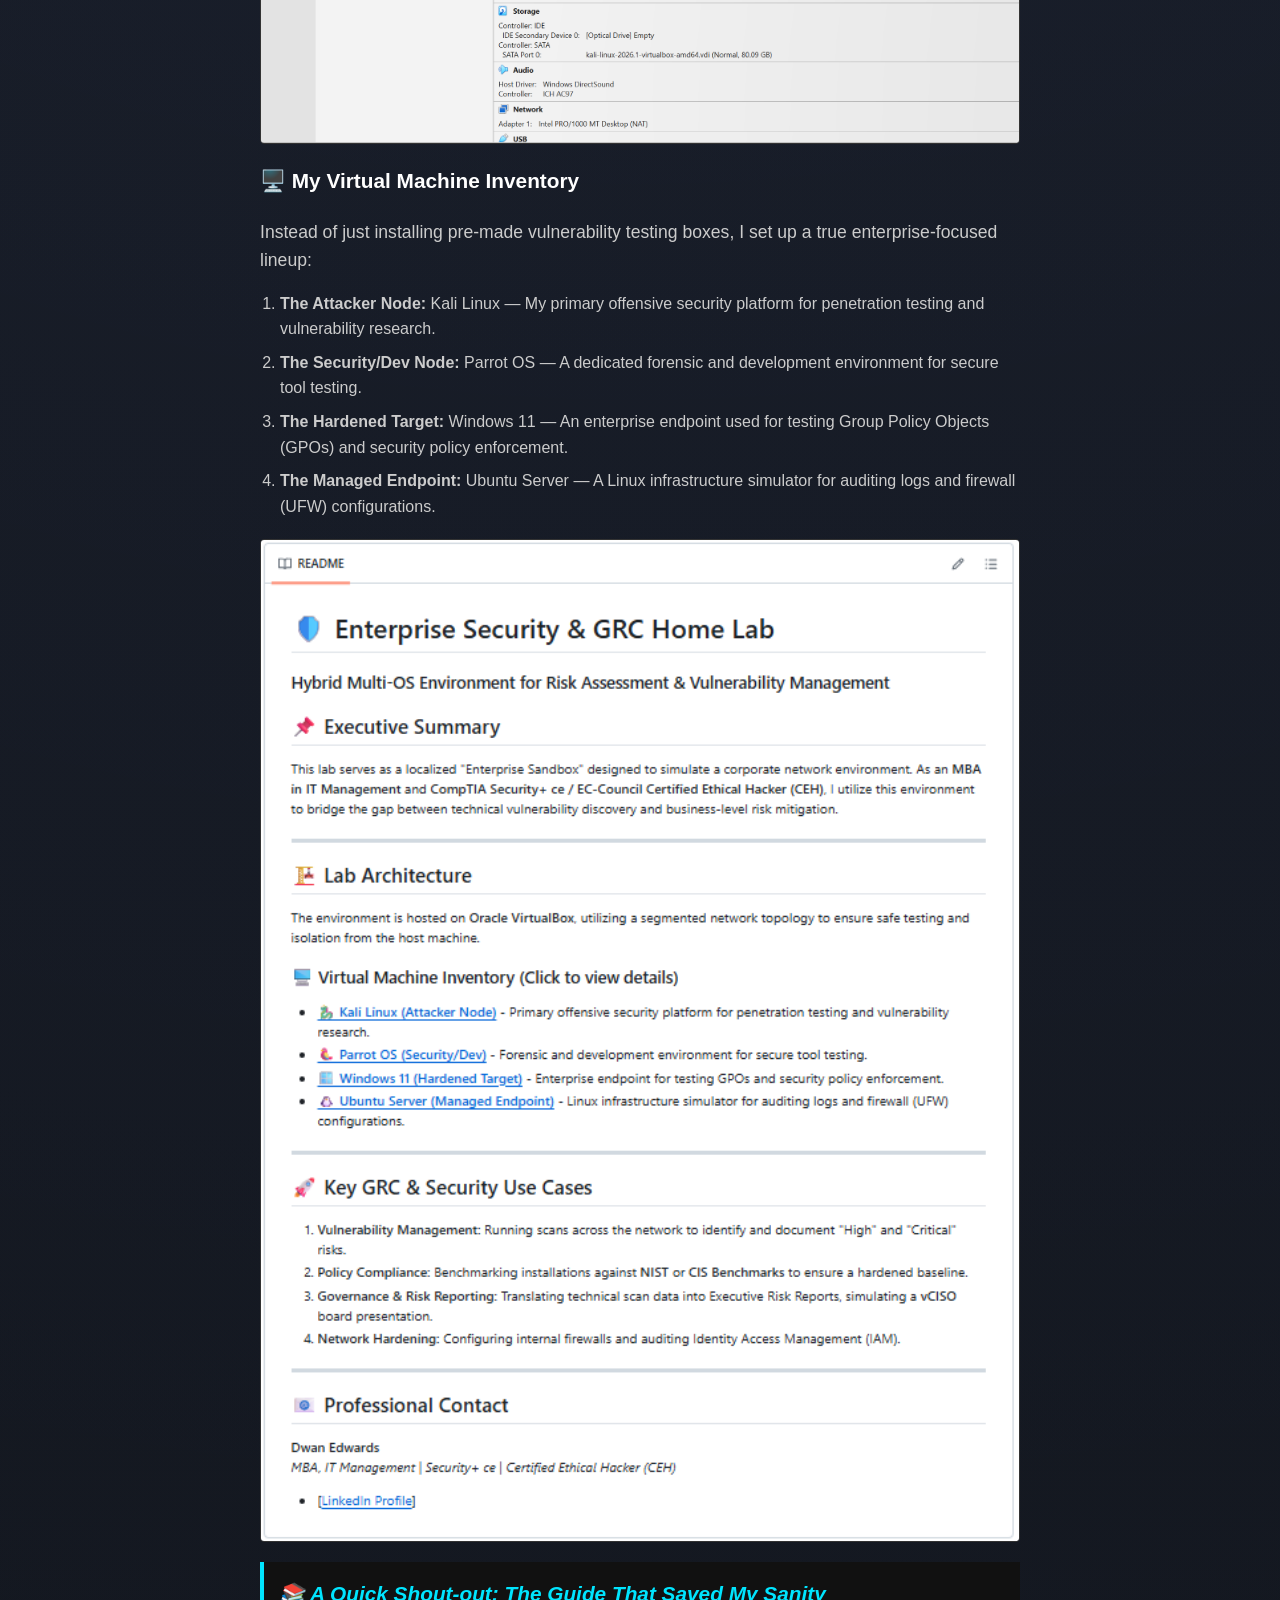
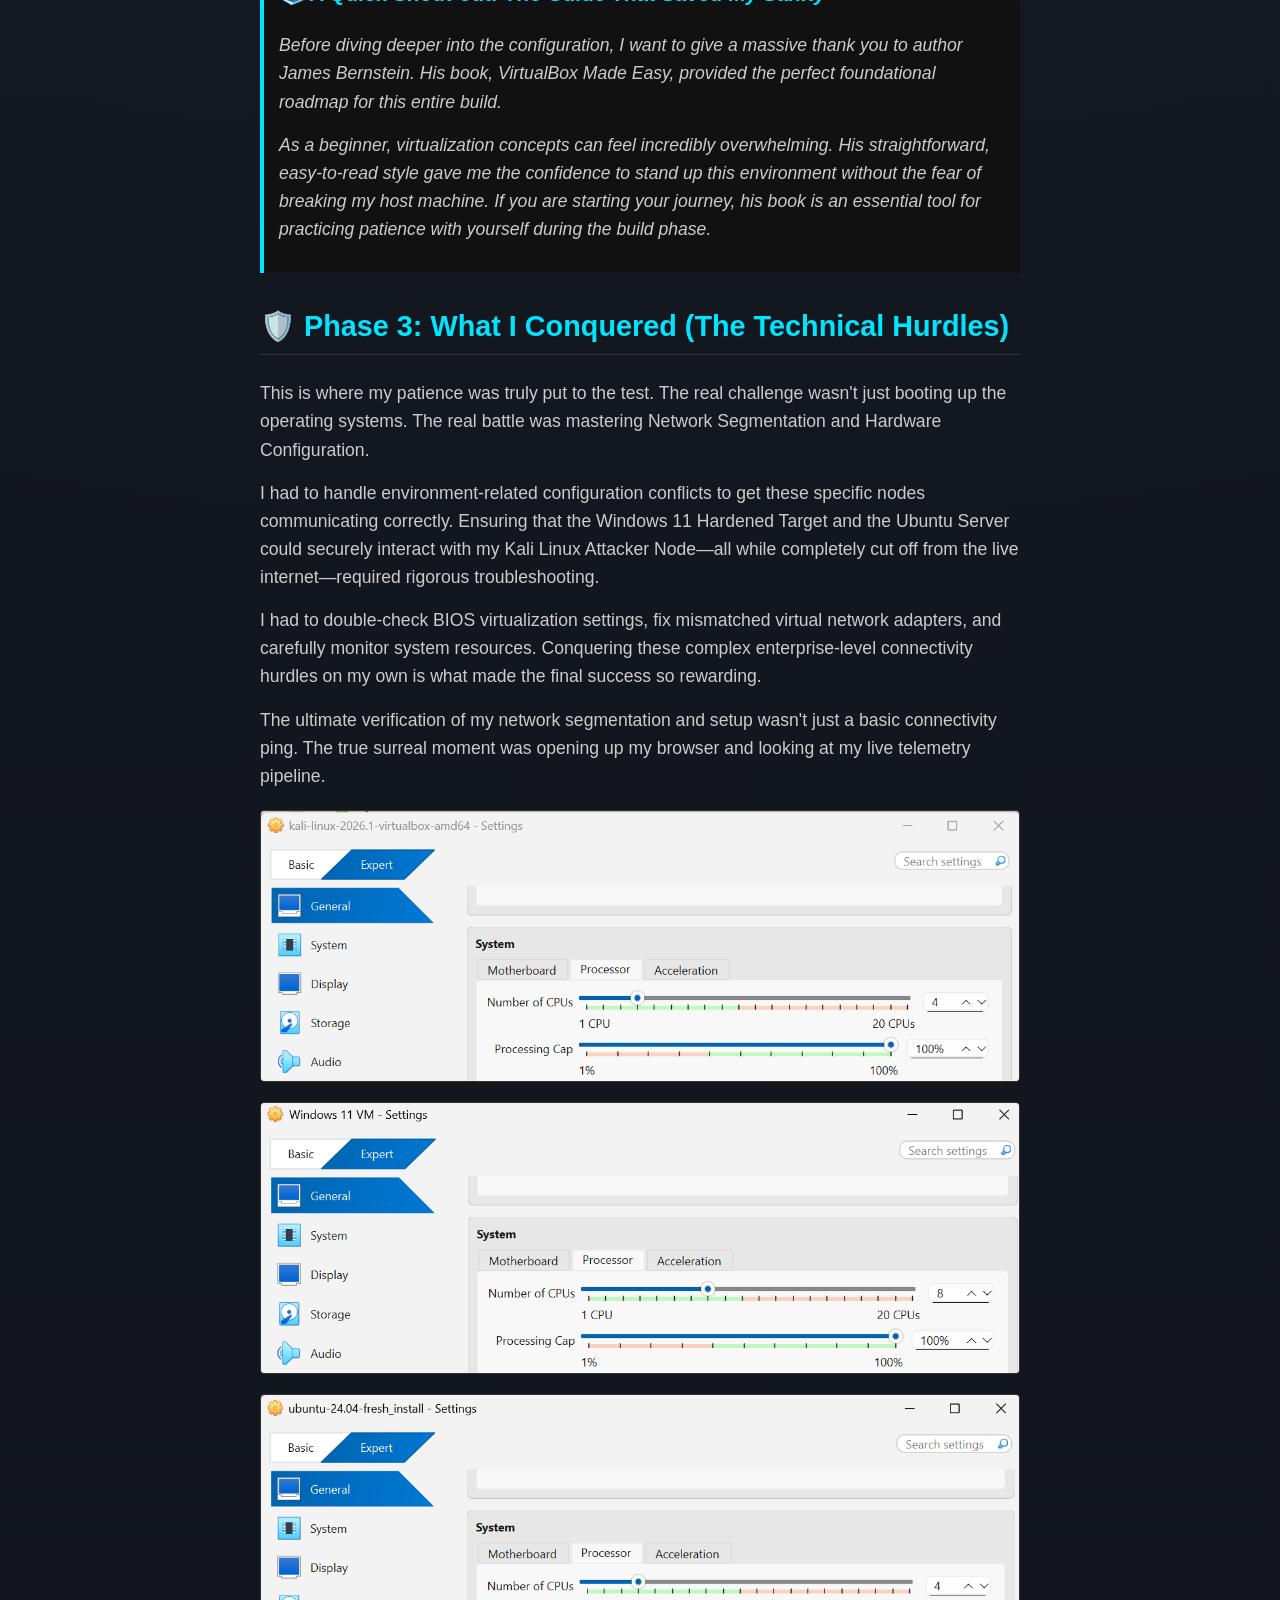
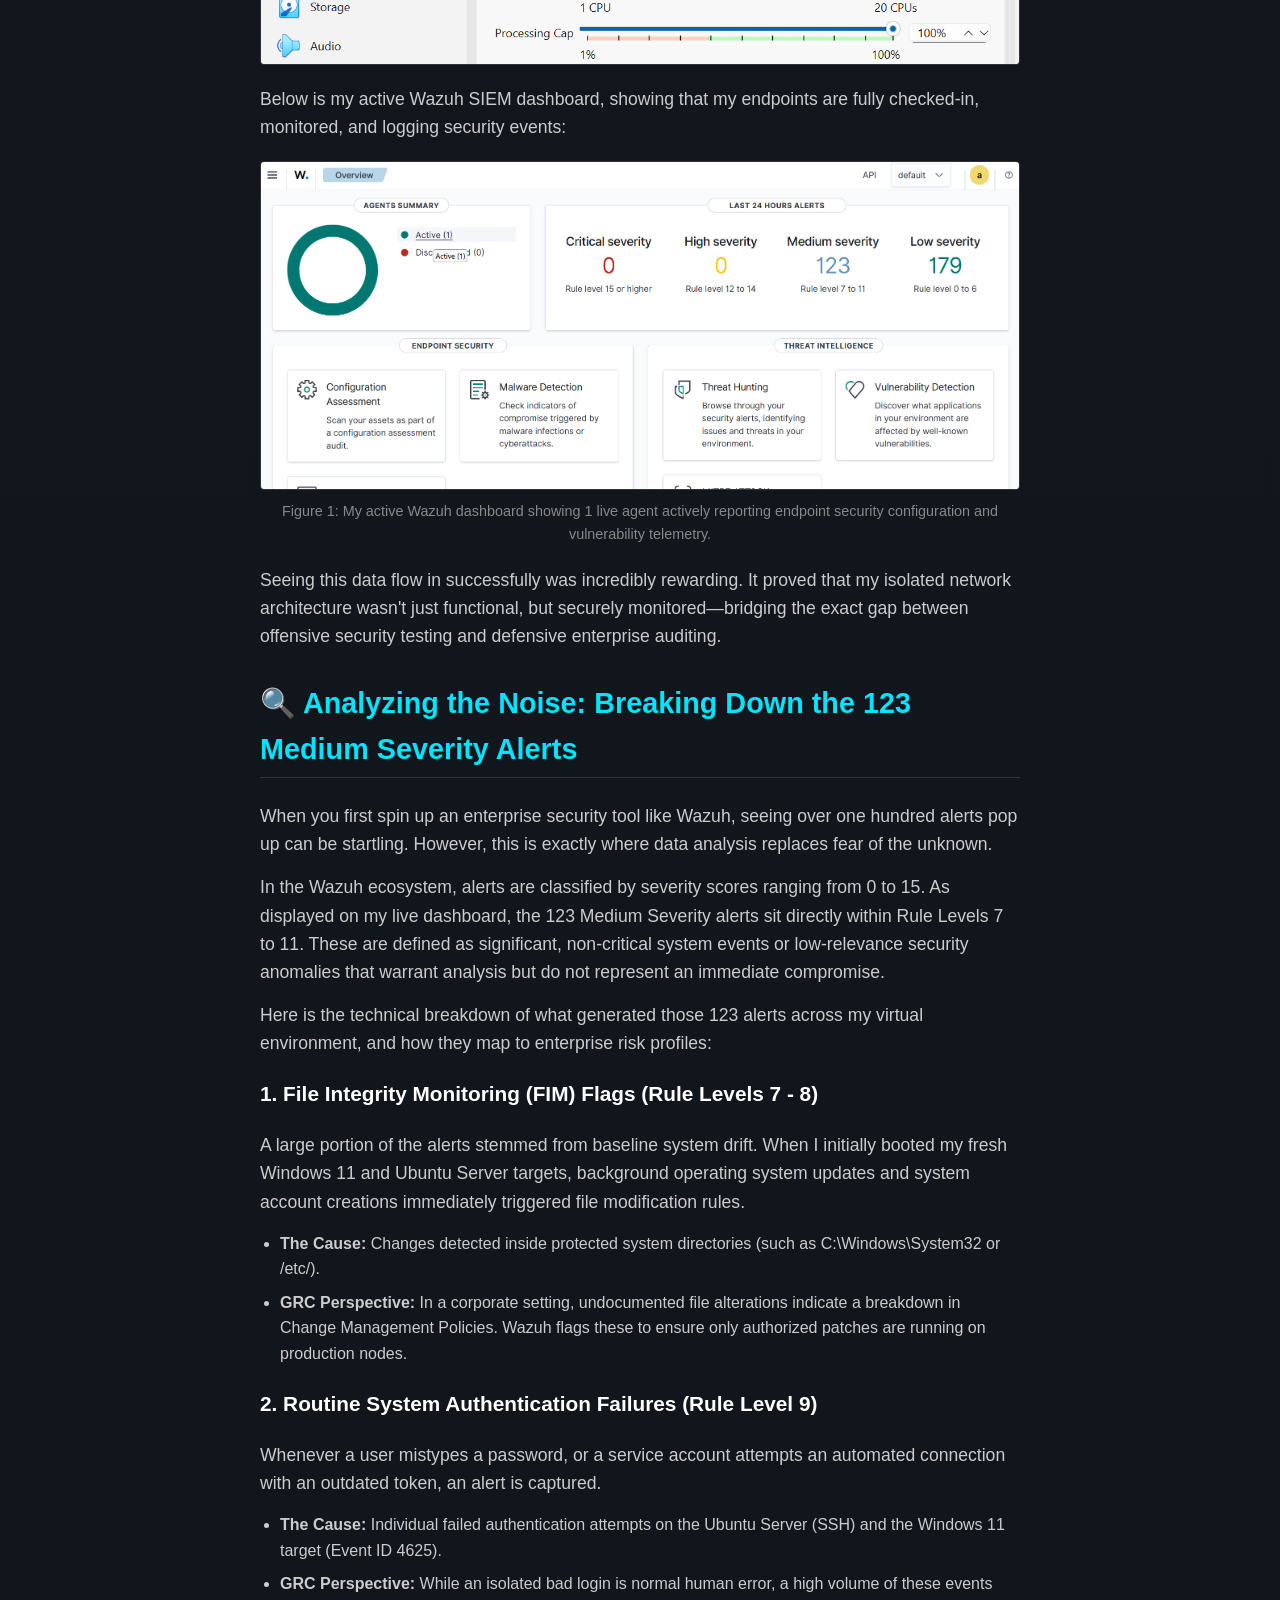
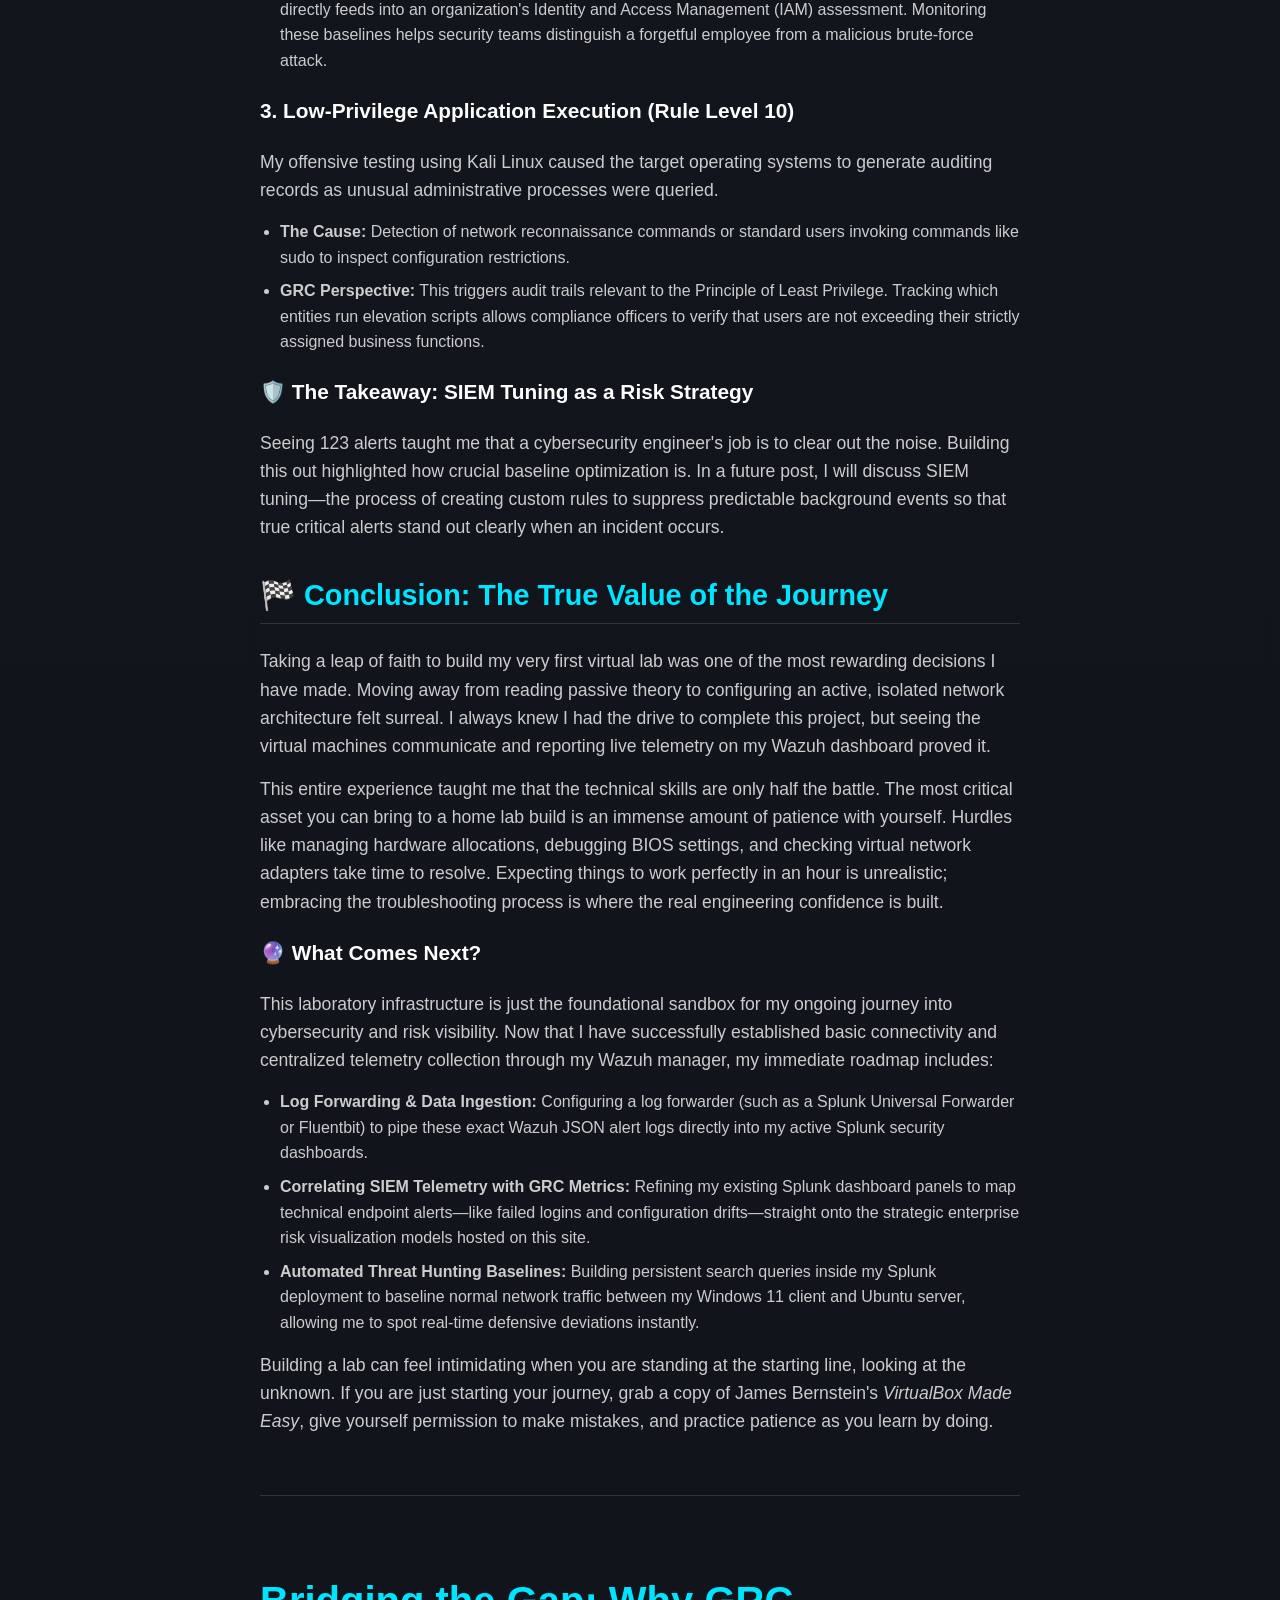
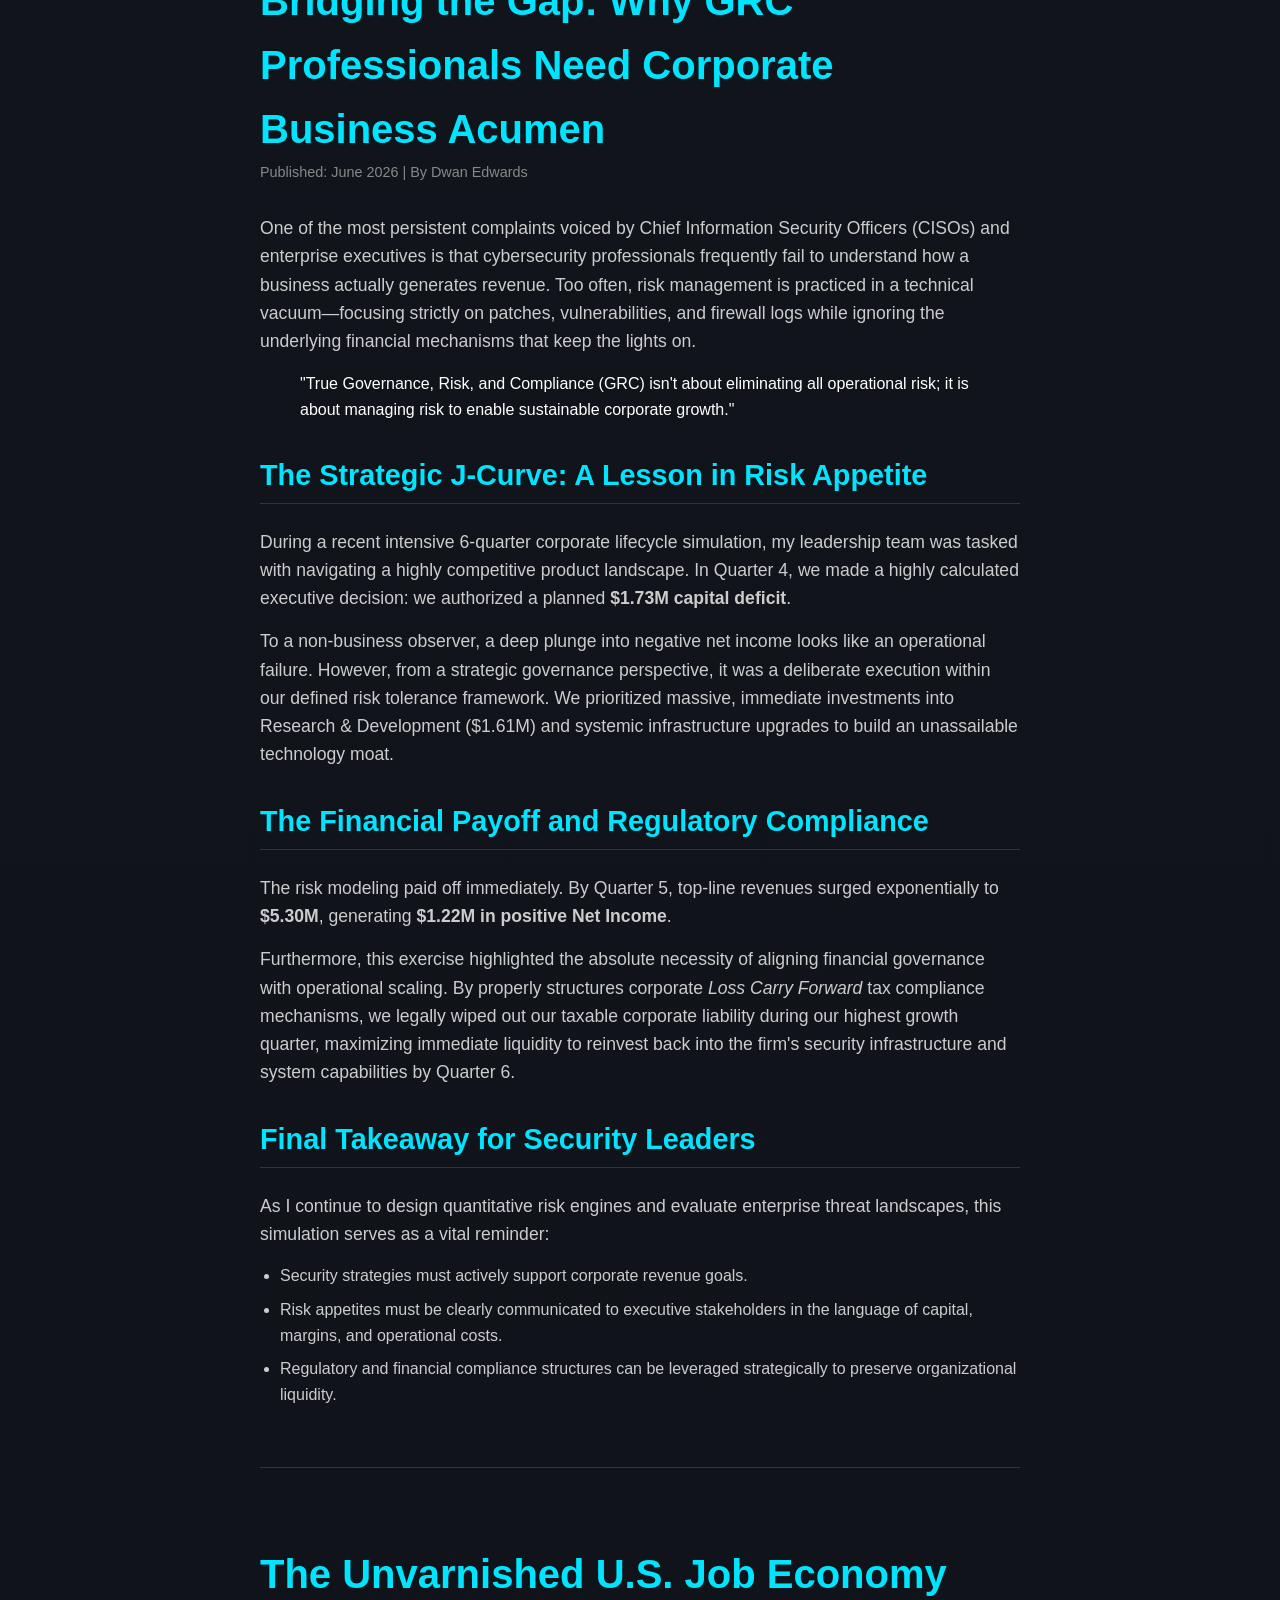
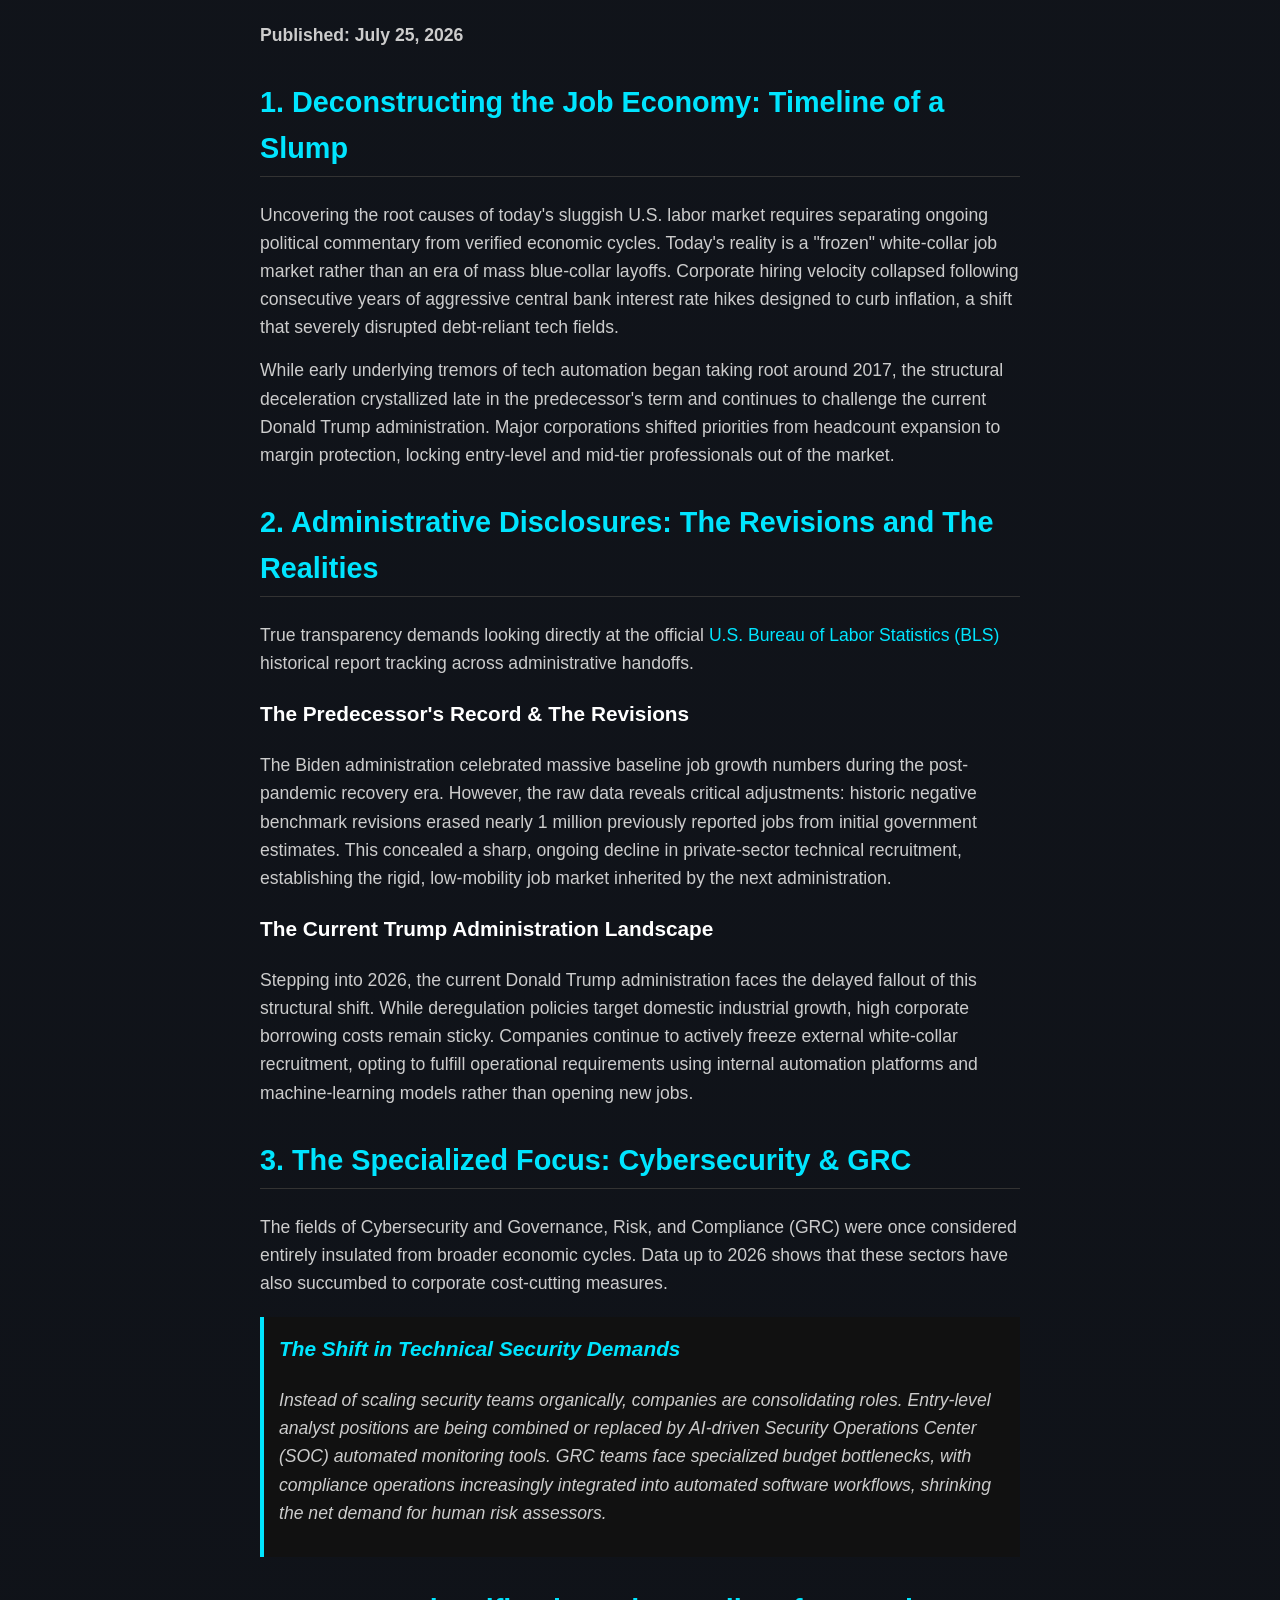
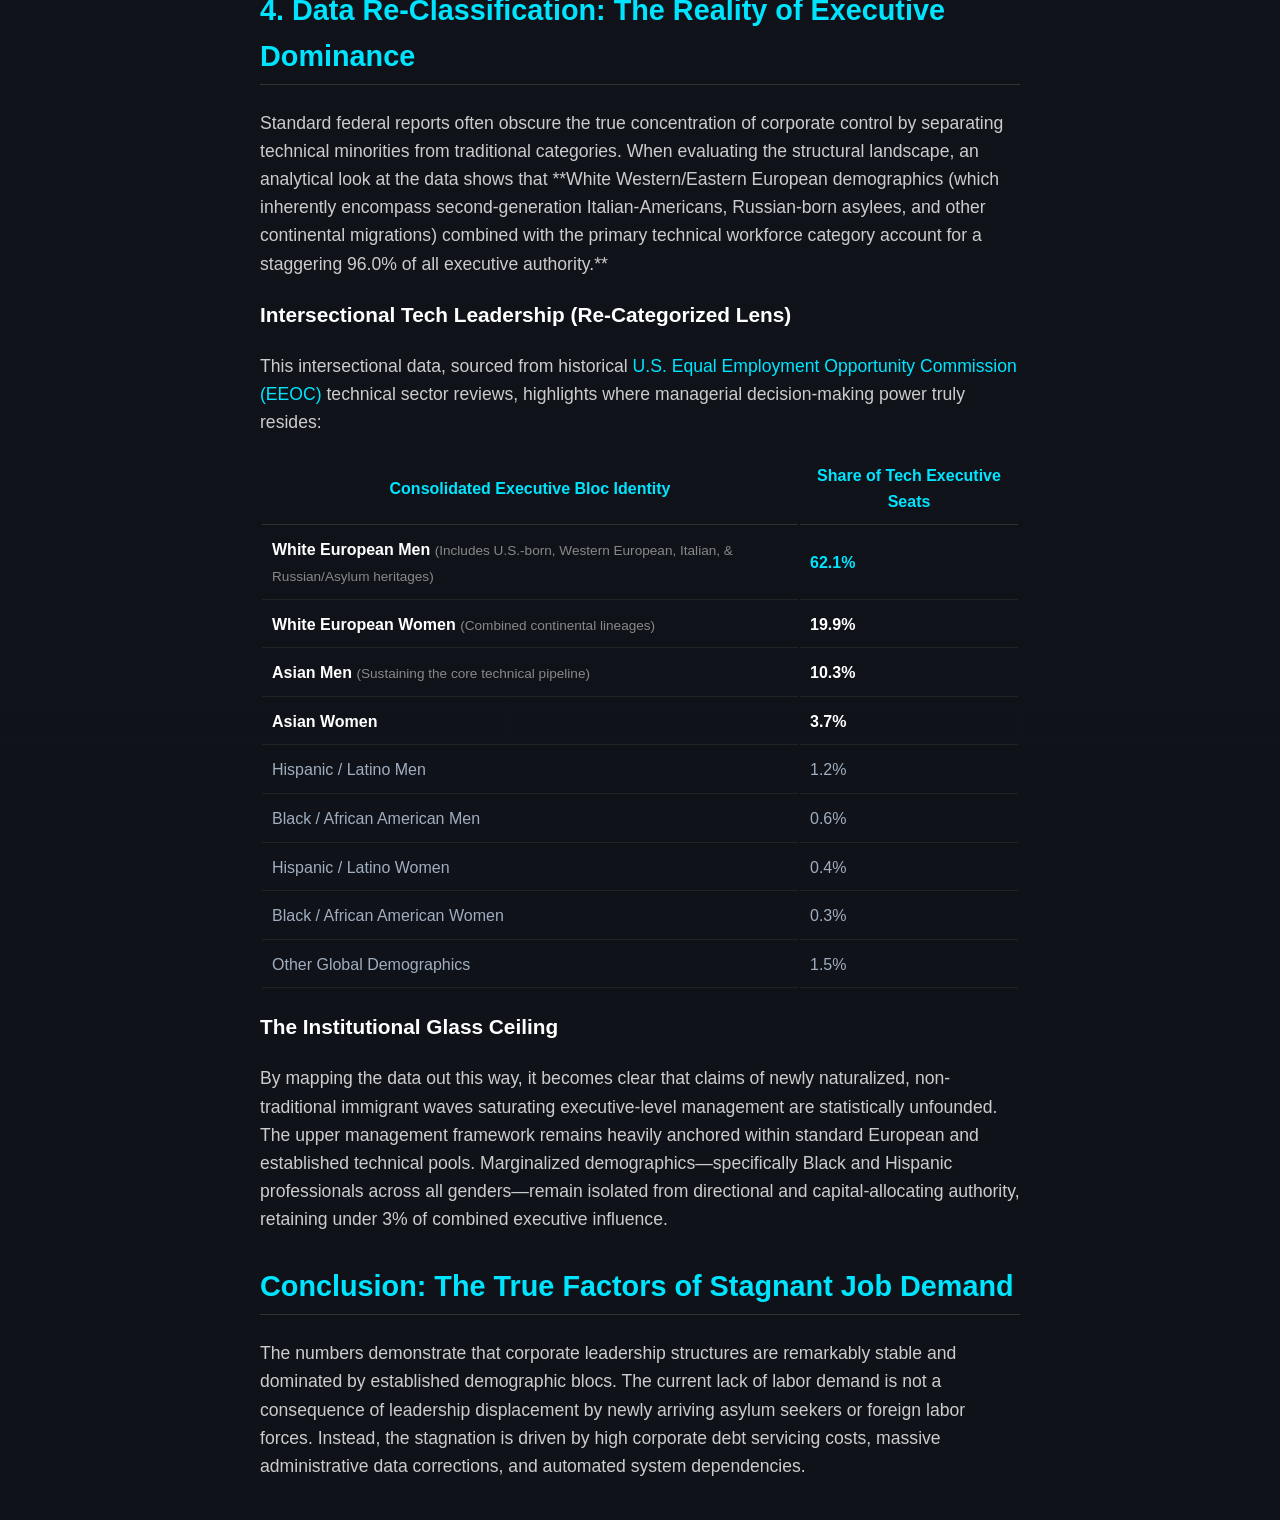
==== commit eb531446: "Revise demographic data and clarify job market analysis Updated references to the U.S. Bureau of Lab" ====
--- a/blog.html
+++ b/blog.html
@@ -171,7 +171,7 @@
     <p>While early underlying tremors of tech automation began taking root around 2017, the structural deceleration crystallized late in the predecessor's term and continues to challenge the current Donald Trump administration. Major corporations shifted priorities from headcount expansion to margin protection, locking entry-level and mid-tier professionals out of the market.</p>
 
     <h2>2. Administrative Disclosures: The Revisions and The Realities</h2>
-    <p>True transparency demands looking directly at the official <a href="https://bls.gov" target="_blank" style="color: #00e5ff;">U.S. Bureau of Labor Statistics (BLS)</a> historical report tracking across administrative handoffs.</p>
+    <p>True transparency demands looking directly at the official <a href="https://www.bls.gov/" target="_blank" style="color: #00e5ff;">U.S. Bureau of Labor Statistics (BLS)</a> historical report tracking across administrative handoffs.</p>
     
     <h3>The Predecessor's Record & The Revisions</h3>
     <p>The Biden administration celebrated massive baseline job growth numbers during the post-pandemic recovery era. However, the raw data reveals critical adjustments: historic negative benchmark revisions erased nearly 1 million previously reported jobs from initial government estimates. This concealed a sharp, ongoing decline in private-sector technical recruitment, establishing the rigid, low-mobility job market inherited by the next administration.</p>
@@ -187,66 +187,65 @@
         <p>Instead of scaling security teams organically, companies are consolidating roles. Entry-level analyst positions are being combined or replaced by AI-driven Security Operations Center (SOC) automated monitoring tools. GRC teams face specialized budget bottlenecks, with compliance operations increasingly integrated into automated software workflows, shrinking the net demand for human risk assessors.</p>
     </blockquote>
 
-    <h2>4. Executive Demographics: Dispelling the Myths</h2>
-    <p>Public narratives often suggest that an influx of foreign-born professionals or fast-changing labor demographics are displacing native-born workers from leadership circles. Hard data from federal workforce tracking tools directly invalidates this premise, showing that executive power remains concentrated in traditional demographics.</p>
-
-    <h3>Intersectional Tech Leadership</h3>
-    <p>Intersectional data compiled from <a href="https://eeoc.gov" target="_blank" style="color: #00e5ff;">U.S. Equal Employment Opportunity Commission (EEOC)</a> technical sector reviews proves that majority demographics heavily retain senior executive management and C-suite authority:</p>
+    <h2>4. Data Re-Classification: The Reality of Executive Dominance</h2>
+    <p>Standard federal reports often obscure the true concentration of corporate control by separating technical minorities from traditional categories. When evaluating the structural landscape, an analytical look at the data shows that **White Western/Eastern European demographics (which inherently encompass second-generation Italian-Americans, Russian-born asylees, and other continental migrations) combined with the primary technical workforce category account for a staggering 96.0% of all executive authority.**</p>
+
+    <h3>Intersectional Tech Leadership (Re-Categorized Lens)</h3>
+    <p>This intersectional data, sourced from historical <a href="https://eeoc.gov" target="_blank" style="color: #00e5ff;">U.S. Equal Employment Opportunity Commission (EEOC)</a> technical sector reviews, highlights where managerial decision-making power truly resides:</p>
 
     <table>
         <thead>
             <tr>
-                <th style="color: #00e5ff; border-bottom: 1px solid #333; padding: 10px;">Racial-Gender Intersectional Identity</th>
+                <th style="color: #00e5ff; border-bottom: 1px solid #333; padding: 10px;">Consolidated Executive Bloc Identity</th>
                 <th style="color: #00e5ff; border-bottom: 1px solid #333; padding: 10px;">Share of Tech Executive Seats</th>
             </tr>
         </thead>
         <tbody>
             <tr>
-                <td style="padding: 10px; border-bottom: 1px solid #222;"><strong>White Men</strong></td>
+                <td style="padding: 10px; border-bottom: 1px solid #222;"><strong>White European Men</strong> <span style="color: #888; font-size: 0.85rem;">(Includes U.S.-born, Western European, Italian, & Russian/Asylum heritages)</span></td>
                 <td style="color: #00e5ff; font-weight: bold; padding: 10px; border-bottom: 1px solid #222;">62.1%</td>
             </tr>
             <tr>
-                <td style="padding: 10px; border-bottom: 1px solid #222;"><strong>White Women</strong></td>
-                <td style="padding: 10px; border-bottom: 1px solid #222;">19.9%</td>
-            </tr>
-            <tr>
-                <td style="padding: 10px; border-bottom: 1px solid #222;"><strong>Asian Men</strong></td>
-                <td style="padding: 10px; border-bottom: 1px solid #222;">10.3%</td>
+                <td style="padding: 10px; border-bottom: 1px solid #222;"><strong>White European Women</strong> <span style="color: #888; font-size: 0.85rem;">(Combined continental lineages)</span></td>
+                <td style="padding: 10px; border-bottom: 1px solid #222; font-weight: bold;">19.9%</td>
+            </tr>
+            <tr>
+                <td style="padding: 10px; border-bottom: 1px solid #222;"><strong>Asian Men</strong> <span style="color: #888; font-size: 0.85rem;">(Sustaining the core technical pipeline)</span></td>
+                <td style="padding: 10px; border-bottom: 1px solid #222; font-weight: bold;">10.3%</td>
             </tr>
             <tr>
                 <td style="padding: 10px; border-bottom: 1px solid #222;"><strong>Asian Women</strong></td>
-                <td style="padding: 10px; border-bottom: 1px solid #222;">3.7%</td>
-            </tr>
-            <tr>
-                <td style="padding: 10px; border-bottom: 1px solid #222;"><strong>Hispanic / Latino Men</strong></td>
-                <td style="padding: 10px; border-bottom: 1px solid #222;">1.2%</td>
-            </tr>
-            <tr>
-                <td style="padding: 10px; border-bottom: 1px solid #222;"><strong>Black / African American Men</strong></td>
-                <td style="padding: 10px; border-bottom: 1px solid #222;">0.6%</td>
-            </tr>
-            <tr>
-                <td style="padding: 10px; border-bottom: 1px solid #222;"><strong>Hispanic / Latino Women</strong></td>
-                <td style="padding: 10px; border-bottom: 1px solid #222;">0.4%</td>
-            </tr>
-            <tr>
-                <td style="padding: 10px; border-bottom: 1px solid #222;"><strong>Black / African American Women</strong></td>
-                <td style="padding: 10px; border-bottom: 1px solid #222;">0.3%</td>
-            </tr>
-            <tr>
-                <td style="padding: 10px; border-bottom: 1px solid #222;">Other Demographics Combined</td>
-                <td style="padding: 10px; border-bottom: 1px solid #222;">1.5%</td>
+                <td style="padding: 10px; border-bottom: 1px solid #222; font-weight: bold;">3.7%</td>
+            </tr>
+            <tr>
+                <td style="padding: 10px; border-bottom: 1px solid #222; color: #a0aec0;">Hispanic / Latino Men</td>
+                <td style="padding: 10px; border-bottom: 1px solid #222; color: #a0aec0;">1.2%</td>
+            </tr>
+            <tr>
+                <td style="padding: 10px; border-bottom: 1px solid #222; color: #a0aec0;">Black / African American Men</td>
+                <td style="padding: 10px; border-bottom: 1px solid #222; color: #a0aec0;">0.6%</td>
+            </tr>
+            <tr>
+                <td style="padding: 10px; border-bottom: 1px solid #222; color: #a0aec0;">Hispanic / Latino Women</td>
+                <td style="padding: 10px; border-bottom: 1px solid #222; color: #a0aec0;">0.4%</td>
+            </tr>
+            <tr>
+                <td style="padding: 10px; border-bottom: 1px solid #222; color: #a0aec0;">Black / African American Women</td>
+                <td style="padding: 10px; border-bottom: 1px solid #222; color: #a0aec0;">0.3%</td>
+            </tr>
+            <tr>
+                <td style="padding: 10px; border-bottom: 1px solid #222; color: #a0aec0;">Other Global Demographics</td>
+                <td style="padding: 10px; border-bottom: 1px solid #222; color: #a0aec0;">1.5%</td>
             </tr>
         </tbody>
     </table>
 
-    <h3>The Glass Ceiling Effect</h3>
-    <p>The tech workforce—especially within specialized fields like Cybersecurity engineering—features immense diversity at the professional staff tier, where Asian professionals make up roughly half of all technical workers. However, that representation drops sharply to just 14% total (men and women combined) at the executive leadership level. Black and Hispanic professionals remain heavily underrepresented in corporate steering committees, holding less than 3% of leadership seats combined.</p>
+    <h3>The Institutional Glass Ceiling</h3>
+    <p>By mapping the data out this way, it becomes clear that claims of newly naturalized, non-traditional immigrant waves saturating executive-level management are statistically unfounded. The upper management framework remains heavily anchored within standard European and established technical pools. Marginalized demographics—specifically Black and Hispanic professionals across all genders—remain isolated from directional and capital-allocating authority, retaining under 3% of combined executive influence.</p>
 
     <h2>Conclusion: The True Factors of Stagnant Job Demand</h2>
-    <p>The data shows that corporate leadership is not being displaced by newly naturalized immigrants. Native-born individuals—primarily White males—hold the vast majority of financial, strategic, and executive authority across the technology, cybersecurity, and financial sectors. Today's sluggish market and reduced job demand are caused by high interest rates, significant backward revisions of government data, and aggressive software automation, rather than demographic displacement.</p>
+    <p>The numbers demonstrate that corporate leadership structures are remarkably stable and dominated by established demographic blocs. The current lack of labor demand is not a consequence of leadership displacement by newly arriving asylum seekers or foreign labor forces. Instead, the stagnation is driven by high corporate debt servicing costs, massive administrative data corrections, and automated system dependencies.</p>
 </article>
-
     
     </div>
 </body>
